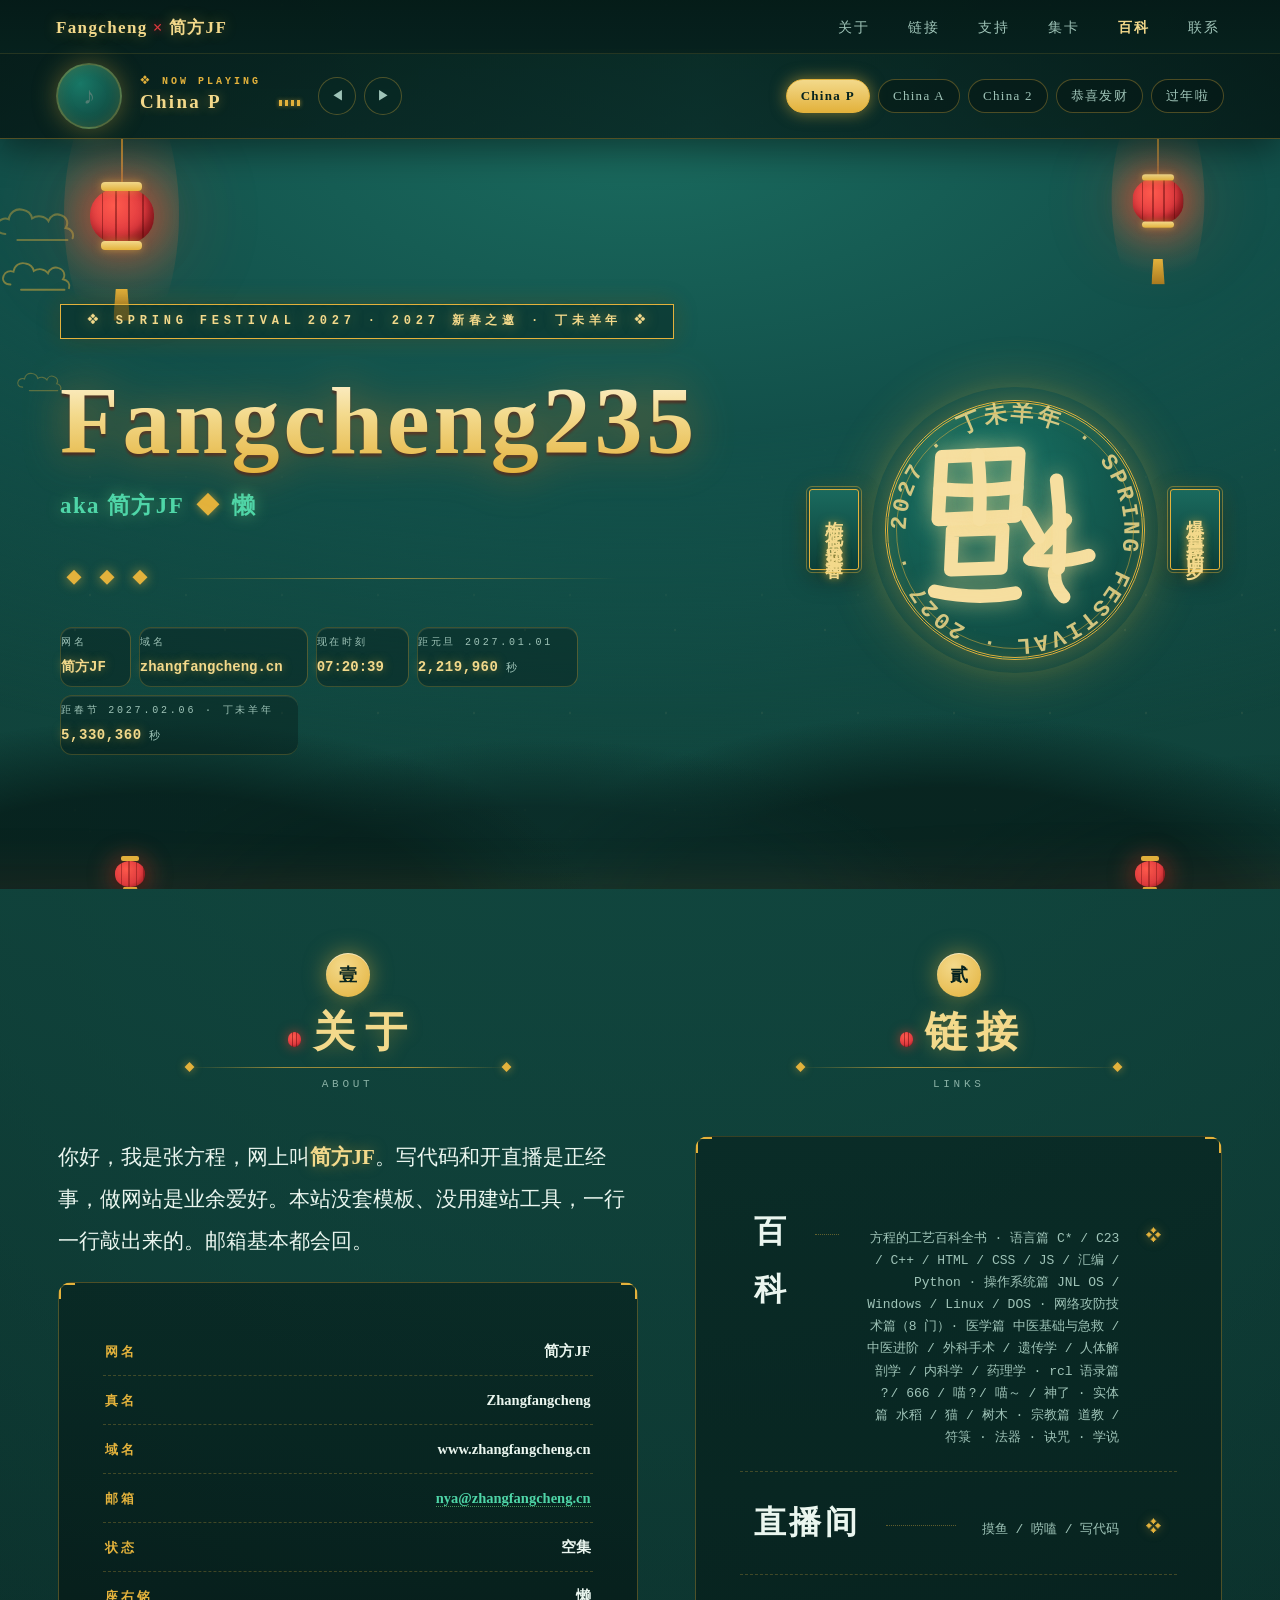
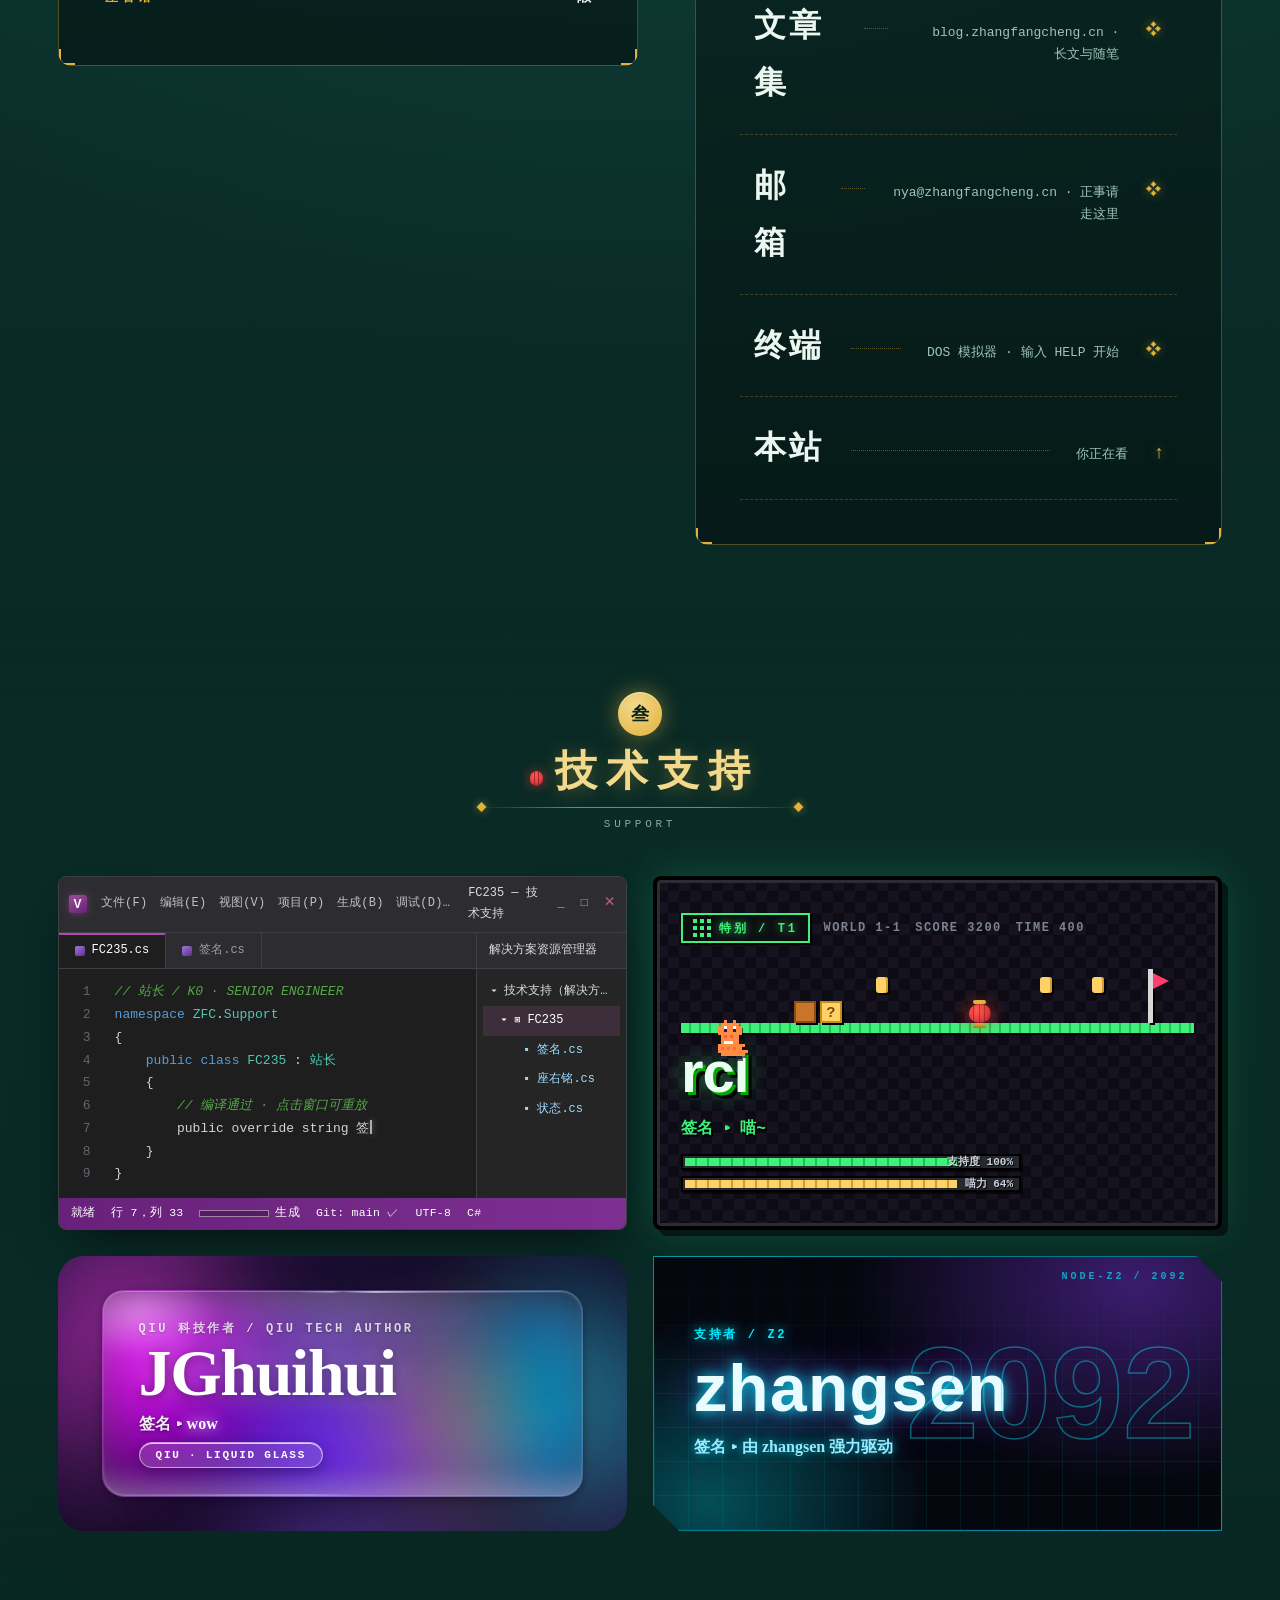
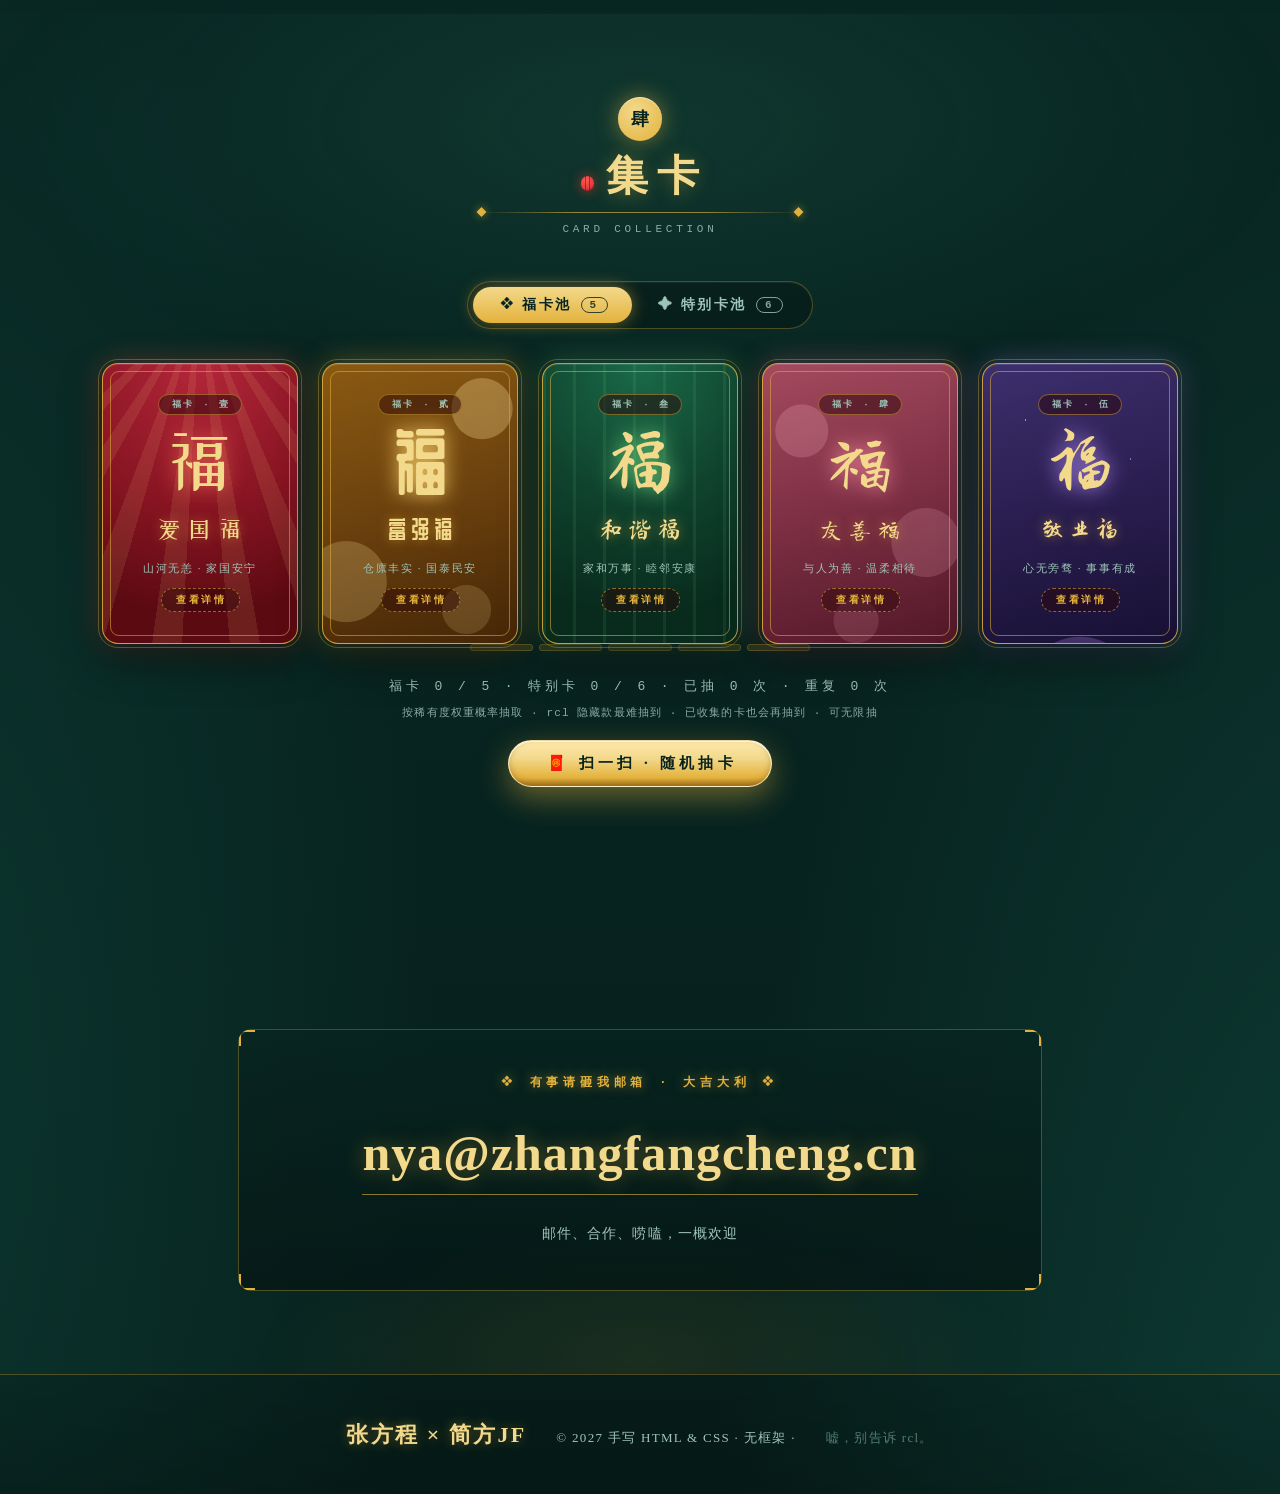
==== index.html @ 9a6946b6 "feat(百科): 新增第柒卷宗教篇（甲·道教 9章27节）" ====
<!DOCTYPE html>
<html lang="zh-CN">
<head>
<meta charset="utf-8">
<meta name="viewport" content="width=device-width, initial-scale=1.0">
<meta name="description" content="张方程（简方JF）的个人主页 — 白天写代码，晚上开直播，网站自己手搓。">
<title>Zhangfangcheng的个人主页</title>
<link rel="preconnect" href="https://fonts.googleapis.com">
<link rel="preconnect" href="https://fonts.gstatic.com" crossorigin>
<link rel="stylesheet" href="https://fonts.googleapis.com/css2?family=Ma+Shan+Zheng&family=Zhi+Mang+Xing&family=ZCOOL+XiaoWei&family=ZCOOL+QingKe+HuangYou&family=Long+Cang&display=swap">
<link rel="icon" href="data:image/svg+xml,%3Csvg xmlns='http://www.w3.org/2000/svg' viewBox='0 0 64 64'%3E%3Crect width='64' height='64' rx='10' fill='%230e3833'/%3E%3Ctext x='32' y='46' font-family='Songti SC,SimSun,serif' font-weight='bold' font-size='38' fill='%23e3b23c' text-anchor='middle'%3E%E7%A6%8F%3C/text%3E%3C/svg%3E">
<meta name="theme-color" content="#0a2a26">
<link rel="stylesheet" href="css/style.css?v=20261113c">
</head>
<body>

<!-- 新春序幕 · 开幕 -->
<div class="prelude" id="prelude">
  <div class="curtain c-l" aria-hidden="true"></div>
  <div class="curtain c-r" aria-hidden="true"></div>
  <div class="pre-center">
    <div class="impact-zone">
      <h2 class="slam-title">欢迎访问<em>Fangcheng235</em>的主页<i class="dust" aria-hidden="true"><b></b><b></b><b></b><b></b><b></b><b></b></i></h2>
      <p class="slam-sub">❖ 丁未羊年 · 三阳开泰 ❖</p>
    </div>
    <div class="pre-stamp" aria-hidden="true">
      <div class="fucallig">
        <svg class="fusvg" viewBox="0 0 100 100">
          <path pathLength="1" d="M23,13 Q29,19 28,27"/>
          <path pathLength="1" d="M9,36 Q25,31 42,34 Q31,45 22,56"/>
          <path pathLength="1" d="M26,29 Q24,54 27,78"/>
          <path pathLength="1" d="M37,46 Q41,53 45,60"/>
          <path pathLength="1" d="M50,15 Q72,11 95,16"/>
          <path pathLength="1" d="M58,29 L86,28 L85,50 L57,51 Z"/>
          <path pathLength="1" d="M50,58 L93,56 L91,91 L48,93 Z"/>
          <path pathLength="1" d="M49,74 Q71,71 92,73"/>
          <path pathLength="1" d="M70,56 Q69,75 71,92"/>
        </svg>
      </div>
    </div>
  </div>
</div>

<div class="topzone">

<header>
  <div class="brand">Fangcheng<span>×</span>简方JF</div>
  <nav>
    <a href="#about">关于</a>
    <a href="#links">链接</a>
    <a href="#support">支持</a>
    <a href="#wufu">集卡</a>
    <a href="encyclopedia.html?v=20261114b" class="nav-wiki">百科</a>
    <a href="#contact">联系</a>
  </nav>
</header>

<!-- 置顶音乐台 -->
<div class="bgm-bar" id="bgmBar">
  <button id="bgmBtn" class="bgm-play off" aria-label="播放 / 暂停背景音乐" title="播放 / 暂停">♪</button>
  <div class="bgm-now">
    <span class="lab">❖ NOW PLAYING</span>
    <span class="ttl" id="bgmTitle">China P</span>
  </div>
  <div class="bgm-eq paused" id="bgmEq" aria-hidden="true"><i></i><i></i><i></i><i></i></div>
  <div class="bgm-skip">
    <button id="bgmPrev" aria-label="上一曲" title="上一曲">◀</button>
    <button id="bgmNext" aria-label="下一曲" title="下一曲">▶</button>
  </div>
  <div class="bgm-chips" id="bgmChips">
    <button data-i="0" class="cur">China P</button>
    <button data-i="1">China A</button>
    <button data-i="2">China 2</button>
    <button data-i="3">恭喜发财</button>
    <button data-i="4">过年啦</button>
  </div>
</div>

</div><!-- /topzone -->

<!-- 首屏：新春请柬 -->
<section class="hero">
  <div class="fws" aria-hidden="true">
    <span class="fw f1"></span>
    <span class="fw f2"></span>
    <span class="fw f3"></span>
    <span class="fw f4"></span>
    <span class="fw f5"></span>
  </div>
  <div class="lantern l1" aria-hidden="true"><span class="glow"></span><span class="body"></span><span class="tassel"></span></div>
  <div class="lantern l2" aria-hidden="true"><span class="glow"></span><span class="body"></span><span class="tassel"></span></div>
  <div class="clouds" aria-hidden="true">
    <span class="yun y1"></span>
    <span class="yun y2"></span>
    <span class="yun y3"></span>
  </div>

  <!-- 首屏主体：左文右印 -->
  <div class="hero-grid">
    <div class="hero-left">
      <p class="inv-label">❖ SPRING FESTIVAL 2027 · 2027 新春之邀 · 丁未羊年 ❖</p>
      <h1>Fangcheng235</h1>
      <p class="inv-alias">aka 简方JF<i>◆</i>懒</p>
      <div class="orn"><span>◆ ◆ ◆</span></div>
      <dl class="hero-data">
        <div><dt>网名</dt><dd>简方JF</dd></div>
        <div><dt>域名</dt><dd>zhangfangcheng.cn</dd></div>
        <div><dt>现在时刻</dt><dd id="clock">--:--:--</dd></div>
        <div><dt>距元旦 2027.01.01</dt><dd class="cd" id="cdNY">--</dd></div>
        <div><dt>距春节 2027.02.06 · 丁未羊年</dt><dd class="cd" id="cdCNY">--</dd></div>
      </dl>
    </div>
    <div class="hero-right">
      <div class="duilian l" aria-hidden="true">梅花点点迎新春</div>
      <div class="fustamp">
        <svg class="ring" viewBox="0 0 100 100">
          <defs><path id="ringpath" d="M50,50 m-43,0 a43,43 0 1,1 86,0 a43,43 0 1,1 -86,0"/></defs>
          <text><textPath href="#ringpath" startOffset="0">2027 · 丁未羊年 · SPRING FESTIVAL · 2027 · 丁未羊年 ·&#160;</textPath></text>
        </svg>
        <div class="fucallig" aria-hidden="true">
          <svg class="fusvg" viewBox="0 0 100 100">
            <path pathLength="1" d="M23,13 Q29,19 28,27"/>
            <path pathLength="1" d="M9,36 Q25,31 42,34 Q31,45 22,56"/>
            <path pathLength="1" d="M26,29 Q24,54 27,78"/>
            <path pathLength="1" d="M37,46 Q41,53 45,60"/>
            <path pathLength="1" d="M50,15 Q72,11 95,16"/>
            <path pathLength="1" d="M58,29 L86,28 L85,50 L57,51 Z"/>
            <path pathLength="1" d="M50,58 L93,56 L91,91 L48,93 Z"/>
            <path pathLength="1" d="M49,74 Q71,71 92,73"/>
            <path pathLength="1" d="M70,56 Q69,75 71,92"/>
          </svg>
          <i class="fushine"></i>
        </div>
      </div>
      <div class="duilian r" aria-hidden="true">爆竹声声辞旧岁</div>
    </div>
  </div>

  <div class="pumpkins" aria-hidden="true">
    <span class="pk p1"></span>
    <span class="pk p3"></span>
  </div>
  <div class="fog" aria-hidden="true"></div>
</section>

<!-- 关于 × 链接：双栏并排 -->
<div class="duo">

<!-- 关于 -->
<section id="about">
  <div class="sec-head">
    <span class="sec-num">壹</span>
    <h2>关于</h2>
    <span class="rule"></span>
    <span class="en">ABOUT</span>
  </div>
  <div class="about">
    <p class="say">你好，我是张方程，网上叫<b>简方JF</b>。写代码和开直播是正经事，做网站是业余爱好。本站没套模板、没用建站工具，一行一行敲出来的。邮箱基本都会回。</p>
    <div class="facts panel">
      <div><dt>网名</dt><dd>简方JF</dd></div>
      <div><dt>真名</dt><dd>Zhangfangcheng</dd></div>
      <div><dt>域名</dt><dd>www.zhangfangcheng.cn</dd></div>
      <div><dt>邮箱</dt><dd><a href="mailto:nya@zhangfangcheng.cn">nya@zhangfangcheng.cn</a></dd></div>
      <div><dt>状态</dt><dd>空集</dd></div>
      <div><dt>座右铭</dt><dd>懒</dd></div>
    </div>
  </div>
</section>

<!-- 链接 -->
<section id="links">
  <div class="sec-head">
    <span class="sec-num">貳</span>
    <h2>链接</h2>
    <span class="rule"></span>
    <span class="en">LINKS</span>
  </div>
  <div class="rows panel">
    <a class="row" href="encyclopedia.html?v=20261114b">
      <span class="t">百科</span>
      <span class="leader"></span>
      <span class="d">方程的工艺百科全书 · 语言篇 C* / C23 / C++ / HTML / CSS / JS / 汇编 / Python · 操作系统篇 JNL OS / Windows / Linux / DOS · 网络攻防技术篇（8 门）· 医学篇 中医基础与急救 / 中医进阶 / 外科手术 / 遗传学 / 人体解剖学 / 内科学 / 药理学 · rcl 语录篇 ？/ 666 / 喵？/ 喵～ / 神了 · 实体篇 水稻 / 猫 / 树木 · 宗教篇 道教 / 符箓 · 法器 · 诀咒 · 学说</span>
      <span class="go">❖</span>
    </a>
    <a class="row" href="live.html">
      <span class="t">直播间</span>
      <span class="leader"></span>
      <span class="d">摸鱼 / 唠嗑 / 写代码</span>
      <span class="go">❖</span>
    </a>
    <a class="row" href="https://blog.zhangfangcheng.cn" target="_blank" rel="noopener">
      <span class="t">文章集</span>
      <span class="leader"></span>
      <span class="d">blog.zhangfangcheng.cn · 长文与随笔</span>
      <span class="go">❖</span>
    </a>
    <a class="row" href="mailto:nya@zhangfangcheng.cn">
      <span class="t">邮箱</span>
      <span class="leader"></span>
      <span class="d">nya@zhangfangcheng.cn · 正事请走这里</span>
      <span class="go">❖</span>
    </a>
    <a class="row" href="dos.html">
      <span class="t">终端</span>
      <span class="leader"></span>
      <span class="d">DOS 模拟器 · 输入 HELP 开始</span>
      <span class="go">❖</span>
    </a>
    <a class="row" href="#top">
      <span class="t">本站</span>
      <span class="leader"></span>
      <span class="d">你正在看</span>
      <span class="go">↑</span>
    </a>
  </div>
</section>

</div><!-- /duo -->

<!-- 技术支持 -->
<section id="support">
  <div class="sec-head">
    <span class="sec-num">叁</span>
    <h2>技术支持</h2>
    <span class="rule"></span>
    <span class="en">SUPPORT</span>
  </div>
  <div class="sup-rows">

    <!-- 1) FC235 —— VS2026 风 · 真实 IDE · 动态 -->
    <div class="sup vs2026" title="点击重放代码动画">
      <div class="tbar">
        <span class="vslogo">V</span>
        <span class="menu">文件(F)　编辑(E)　视图(V)　项目(P)　生成(B)　调试(D)　Git　工具(T)　帮助(H)</span>
        <span>FC235 — 技术支持</span>
        <span class="winbtn"><i>_</i><i>□</i><i class="cl">✕</i></span>
      </div>
      <div class="ide">
        <div class="editor">
          <div class="tabs">
            <span class="tab on"><i class="ic-cs"></i>FC235.cs</span>
            <span class="tab"><i class="ic-cs"></i>签名.cs</span>
          </div>
          <div class="code-area">
            <div class="gutter">1<br>2<br>3<br>4<br>5<br>6<br>7<br>8<br>9</div>
            <pre class="code"><span class="c">// 站长 / K0 · SENIOR ENGINEER</span>
<span class="k">namespace</span> <span class="t">ZFC</span>.<span class="t">Support</span>
{
    <span class="k">public class</span> <span class="t">FC235</span> : <span class="t">站长</span>
    {
        <span class="c">// 编译通过 · 点击窗口可重放</span>
        <span class="typer"></span><span class="caret"></span>
    }
}</pre>
          </div>
        </div>
        <div class="explorer">
          <div class="exp-h">解决方案资源管理器</div>
          <ul class="tree">
            <li class="lv0">▾ 技术支持（解决方案）</li>
            <li class="lv1">▾ ▣ FC235</li>
            <li class="lv2">▪ 签名.cs</li>
            <li class="lv2">▪ 座右铭.cs</li>
            <li class="lv2">▪ 状态.cs</li>
          </ul>
        </div>
      </div>
      <div class="status">
        <span>就绪</span>
        <span id="vsPos">行 7，列 9</span>
        <span class="prog"><i></i>生成</span>
        <span>Git: main ✓</span>
        <span>UTF-8</span>
        <span>C#</span>
      </div>
    </div>

    <!-- 2) rcl —— IC 像素闯关游戏 -->
    <div class="sup pixelic">
      <div class="hud">
        <span class="chip">
          <span class="pins"><i></i><i></i><i></i><i></i><i></i><i></i><i></i><i></i><i></i></span>
          <span class="role">特别 / T1</span>
        </span>
        <span>WORLD 1-1</span>
        <span>SCORE 3200</span>
        <span>TIME 400</span>
      </div>
      <div class="stage">
        <span class="floor"></span>
        <span class="brick b1"></span>
        <span class="brick q b2">?</span>
        <span class="cat"></span>
        <span class="pk"></span>
        <span class="coin c1"></span><span class="coin c2"></span><span class="coin c3"></span>
        <span class="flag"></span>
      </div>
      <div class="who">rcl</div>
      <div class="sig">签名 ▸ 喵~</div>
      <div class="bars">
        <div class="bar hp"><span></span><b>支持度 100%</b></div>
        <div class="bar mp"><span></span><b>喵力 64%</b></div>
      </div>
    </div>

    <!-- 3) JGhuihui —— 液态玻璃风（四层折射玻璃） -->
    <div class="sup liquid">
      <div class="lgblobs" aria-hidden="true"><i class="lb1"></i><i class="lb2"></i><i class="lb3"></i><i class="lb4"></i></div>
      <div class="lggrain" aria-hidden="true"></div>
      <div class="glass">
        <i class="ring" aria-hidden="true"><i></i></i>
        <i class="spec" aria-hidden="true"></i>
        <div class="role">QIU 科技作者 / QIU TECH AUTHOR</div>
        <div class="who">JGhuihui</div>
        <div class="sig">签名 ▸ <b>wow</b></div>
        <span class="pill">QIU · LIQUID GLASS</span>
      </div>
    </div>

    <!-- 4) zhangsen —— 2092 科技风 -->
    <div class="sup futur2092">
      <span class="chipid">NODE-Z2 / 2092</span>
      <span class="year">2092</span>
      <div class="role">支持者 / Z2</div>
      <div class="who">zhangsen</div>
      <div class="sig">签名 ▸ 由 zhangsen 强力驱动</div>
    </div>

  </div>
</section>

<!-- 集五福 -->
<section id="wufu" class="wufu" data-pool="fu">
  <div class="sec-head">
    <span class="sec-num">肆</span>
    <h2>集卡</h2>
    <span class="rule"></span>
    <span class="en">CARD COLLECTION</span>
  </div>
  <!-- 卡池切换 -->
  <div class="pool-tabs" id="poolTabs" role="tablist" aria-label="卡池切换">
    <button class="ptab cur" data-pool="fu" role="tab" aria-selected="true">❖ 福卡池<i>5</i></button>
    <button class="ptab" data-pool="sp" role="tab" aria-selected="false">✦ 特别卡池<i>6</i></button>
  </div>
  <div class="fu-cards">
    <div class="fucard" data-f="0" title="点击查看详情 · 收集请扫一扫抽卡" role="button" tabindex="0">
      <div class="fc-inner">
        <div class="fc-face fc-front">
          <span class="fc-tag">福卡 · 壹</span>
          <div class="fc-fu">福</div>
          <h3 class="fc-name">爱国福</h3>
          <p class="fc-sub">山河无恙 · 家国安宁</p>
          <span class="fc-more" data-more>查看详情</span>
          <i class="fc-shine"></i>
        </div>
        <div class="fc-face fc-back">
          <div class="fc-seal">已收集</div>
          <div class="fc-backfu">福</div>
          <span class="fc-year">丁未 · 羊年</span>
        </div>
      </div>
    </div>
    <div class="fucard" data-f="1" title="点击查看详情 · 收集请扫一扫抽卡" role="button" tabindex="0">
      <div class="fc-inner">
        <div class="fc-face fc-front">
          <span class="fc-tag">福卡 · 贰</span>
          <div class="fc-fu">福</div>
          <h3 class="fc-name">富强福</h3>
          <p class="fc-sub">仓廪丰实 · 国泰民安</p>
          <span class="fc-more" data-more>查看详情</span>
          <i class="fc-shine"></i>
        </div>
        <div class="fc-face fc-back">
          <div class="fc-seal">已收集</div>
          <div class="fc-backfu">福</div>
          <span class="fc-year">丁未 · 羊年</span>
        </div>
      </div>
    </div>
    <div class="fucard" data-f="2" title="点击查看详情 · 收集请扫一扫抽卡" role="button" tabindex="0">
      <div class="fc-inner">
        <div class="fc-face fc-front">
          <span class="fc-tag">福卡 · 叁</span>
          <div class="fc-fu">福</div>
          <h3 class="fc-name">和谐福</h3>
          <p class="fc-sub">家和万事 · 睦邻安康</p>
          <span class="fc-more" data-more>查看详情</span>
          <i class="fc-shine"></i>
        </div>
        <div class="fc-face fc-back">
          <div class="fc-seal">已收集</div>
          <div class="fc-backfu">福</div>
          <span class="fc-year">丁未 · 羊年</span>
        </div>
      </div>
    </div>
    <div class="fucard" data-f="3" title="点击查看详情 · 收集请扫一扫抽卡" role="button" tabindex="0">
      <div class="fc-inner">
        <div class="fc-face fc-front">
          <span class="fc-tag">福卡 · 肆</span>
          <div class="fc-fu">福</div>
          <h3 class="fc-name">友善福</h3>
          <p class="fc-sub">与人为善 · 温柔相待</p>
          <span class="fc-more" data-more>查看详情</span>
          <i class="fc-shine"></i>
        </div>
        <div class="fc-face fc-back">
          <div class="fc-seal">已收集</div>
          <div class="fc-backfu">福</div>
          <span class="fc-year">丁未 · 羊年</span>
        </div>
      </div>
    </div>
    <div class="fucard" data-f="4" title="点击查看详情 · 收集请扫一扫抽卡" role="button" tabindex="0">
      <div class="fc-inner">
        <div class="fc-face fc-front">
          <span class="fc-tag">福卡 · 伍</span>
          <div class="fc-fu">福</div>
          <h3 class="fc-name">敬业福</h3>
          <p class="fc-sub">心无旁骛 · 事事有成</p>
          <span class="fc-more" data-more>查看详情</span>
          <i class="fc-shine"></i>
        </div>
        <div class="fc-face fc-back">
          <div class="fc-seal">已收集</div>
          <div class="fc-backfu">福</div>
          <span class="fc-year">丁未 · 羊年</span>
        </div>
      </div>
    </div>
  </div>
  <div class="fu-cards sp-cards">
    <div class="fucard sp sp-fc" data-f="5" title="点击查看详情 · 收集请扫一扫抽卡" role="button" tabindex="0">
      <div class="fc-inner">
        <div class="fc-face fc-front">
          <span class="fc-tag">特别 · 人物牌</span>
          <div class="sp-visual">
            <div class="sp-tbar"><i></i><i></i><i></i><em>FC235.cs — Visual Studio</em></div>
            <pre class="sp-code"><span class="k">class</span> <span class="t">FC235</span> {
  <span class="c">// 白天写代码</span>
  <span class="c">// 晚上开直播</span>
  <span class="k">return</span> <span class="s">"热爱"</span>;
}</pre>
          </div>
          <h3 class="fc-name">FC235</h3>
          <p class="fc-sub">站长 · VS2026 风</p>
          <span class="fc-more" data-more>查看详情</span>
          <i class="fc-shine"></i>
        </div>
        <div class="fc-face fc-back">
          <div class="fc-seal">已收集</div>
          <div class="fc-backfu">福</div>
          <span class="fc-year">丁未 · 羊年</span>
        </div>
      </div>
    </div>
    <div class="fucard sp sp-rcl" data-f="6" title="点击查看详情 · 收集请扫一扫抽卡" role="button" tabindex="0">
      <div class="fc-inner">
        <div class="fc-face fc-front">
          <span class="fc-tag">隐藏 · 人物牌</span>
          <div class="sp-visual">
            <div class="sp-hud"><span>WORLD 1-1</span><span>SCORE 3200</span></div>
            <div class="sp-stage">
              <span class="sp-floor"></span>
              <span class="sp-cat"></span>
              <span class="sp-coin"></span>
              <span class="sp-flag"></span>
            </div>
          </div>
          <h3 class="fc-name">rcl</h3>
          <p class="fc-sub">特别支持 · 像素闯关</p>
          <span class="fc-more" data-more>查看详情</span>
          <i class="fc-shine"></i>
        </div>
        <div class="fc-face fc-back">
          <div class="fc-seal">已收集</div>
          <div class="fc-backfu">福</div>
          <span class="fc-year">丁未 · 羊年</span>
        </div>
      </div>
    </div>
    <div class="fucard sp sp-jg" data-f="7" title="点击查看详情 · 收集请扫一扫抽卡" role="button" tabindex="0">
      <div class="fc-inner">
        <div class="fc-face fc-front">
          <span class="fc-tag">特别 · 人物牌</span>
          <div class="sp-visual">
            <span class="sp-blob b1"></span>
            <span class="sp-blob b2"></span>
            <div class="sp-glassbox"><b>wow</b><span>LIQUID GLASS</span></div>
          </div>
          <h3 class="fc-name">JGhuihui</h3>
          <p class="fc-sub">QIU 科技作者 · 液态玻璃</p>
          <span class="fc-more" data-more>查看详情</span>
          <i class="fc-shine"></i>
        </div>
        <div class="fc-face fc-back">
          <div class="fc-seal">已收集</div>
          <div class="fc-backfu">福</div>
          <span class="fc-year">丁未 · 羊年</span>
        </div>
      </div>
    </div>
    <div class="fucard sp sp-zs" data-f="8" title="点击查看详情 · 收集请扫一扫抽卡" role="button" tabindex="0">
      <div class="fc-inner">
        <div class="fc-face fc-front">
          <span class="fc-tag">特别 · 人物牌</span>
          <div class="sp-visual">
            <div class="sp-future">
              <span class="sp-node">NODE-Z2 / 2092</span>
              <span class="sp-year">2092</span>
              <span class="sp-sig">由 zhangsen 强力驱动</span>
            </div>
          </div>
          <h3 class="fc-name">zhangsen</h3>
          <p class="fc-sub">支持者 · 2092 科技风</p>
          <span class="fc-more" data-more>查看详情</span>
          <i class="fc-shine"></i>
        </div>
        <div class="fc-face fc-back">
          <div class="fc-seal">已收集</div>
          <div class="fc-backfu">福</div>
          <span class="fc-year">丁未 · 羊年</span>
        </div>
      </div>
    </div>
    <div class="fucard sp sp-jnl" data-f="9" title="点击查看详情 · 收集请扫一扫抽卡" role="button" tabindex="0">
      <div class="fc-inner">
        <div class="fc-face fc-front">
          <span class="fc-tag">联动 · JNL</span>
          <div class="sp-visual">
            <div class="sp-term">
              <span class="tl"><b>$</b> sudo apt install jnlos</span>
              <span class="tl ok">[ OK ] Debian 13 · Cinnamon</span>
              <span class="tl ok">[ OK ] 3GB RAM 流畅运行</span>
              <span class="tl sl">安全 · 稳定 · 高效</span>
            </div>
          </div>
          <h3 class="fc-name">JNL OS</h3>
          <p class="fc-sub">Java Net Lava OS</p>
          <span class="fc-more" data-more>查看详情</span>
          <i class="fc-shine"></i>
        </div>
        <div class="fc-face fc-back">
          <div class="fc-seal">已收集</div>
          <div class="fc-backfu">福</div>
          <span class="fc-year">丁未 · 羊年</span>
        </div>
      </div>
    </div>
    <div class="fucard sp sp-ym" data-f="10" title="点击查看详情 · 收集请扫一扫抽卡" role="button" tabindex="0">
      <div class="fc-inner">
        <div class="fc-face fc-front">
          <span class="fc-tag">联动 · YUNMENG</span>
          <div class="sp-visual">
            <div class="sp-dream">
              <span class="sp-cloud c1"></span>
              <span class="sp-cloud c2"></span>
              <b>云梦</b>
              <span class="sp-ds">迎新纳福 · 2027</span>
            </div>
          </div>
          <h3 class="fc-name">云梦分享站</h3>
          <p class="fc-sub">软件分享 × 在线工具</p>
          <span class="fc-more" data-more>查看详情</span>
          <i class="fc-shine"></i>
        </div>
        <div class="fc-face fc-back">
          <div class="fc-seal">已收集</div>
          <div class="fc-backfu">福</div>
          <span class="fc-year">丁未 · 羊年</span>
        </div>
      </div>
    </div>
  </div>
  <div class="fu-bar" id="fuBar" aria-hidden="true"><i></i><i></i><i></i><i></i><i></i></div>
  <div class="fu-bar sp-bar" id="spBar" aria-hidden="true"><i></i><i></i><i></i><i></i><i></i><i></i></div>
  <p class="fu-progress" id="fuProgress">福卡 0 / 5 · 特别卡 0 / 6 · 已抽 0 次 · 重复 0 次</p>
  <p class="fu-note">按稀有度权重概率抽取 · rcl 隐藏款最难抽到 · 已收集的卡也会再抽到 · 可无限抽</p>
  <div style="text-align:center"><button class="fu-scan" id="fuScan" type="button">🧧 扫一扫 · 随机抽卡</button></div>
  <div class="fu-done" id="fuDone">❖ 五福临门 · 新的一年万事顺遂 ❖</div>
  <div class="fu-done sp-done" id="spDone">❖ 特别卡池 · 全员集结 ❖</div>
</section>

<!-- 抽卡演出层 -->
<div class="draw-ov" id="drawOv">
  <div class="draw-card">
    <span class="d-label" id="dLabel">扫 福 中</span>
    <span class="d-name" id="dName">···</span>
    <span class="d-type" id="dType"></span>
    <span class="d-hint">点击任意处继续</span>
  </div>
</div>

<!-- 福卡详情卷轴 -->
<div class="fu-modal" id="fuModal" role="dialog" aria-modal="true" aria-label="福卡详情">
  <div class="m-backdrop" data-mclose></div>
  <div class="fu-panel" id="fuPanel">
    <button class="m-close" type="button" data-mclose aria-label="关闭">✕</button>
    <span class="m-tag" id="mTag">福卡 · 壹</span>
    <div class="m-rare" id="mRare"></div>
    <div class="m-fu" id="mFu">福</div>
    <div class="m-name" id="mName">爱国福</div>
    <div class="m-poem" id="mPoem"></div>
    <p class="m-bless" id="mBless"></p>
    <span class="m-status" id="mStatus">未收集</span>
    <button class="m-take" id="mTake" type="button">收下福气</button>
    <p class="m-hint">FU CARD DETAILS · 丁未羊年</p>
  </div>
</div>

<!-- 联系 -->
<section id="contact" class="contact">
  <div class="panel">
    <p class="label">❖ 有事请砸我邮箱 · 大吉大利 ❖</p>
    <a class="mail" href="mailto:nya@zhangfangcheng.cn">nya@zhangfangcheng.cn</a>
    <p class="tiny">邮件、合作、唠嗑，一概欢迎</p>
  </div>
</section>

<footer>
  <span class="big">张方程 × 简方JF</span>
  <span>© <span id="yr">2027</span> 手写 HTML &amp; CSS · 无框架 ·</span>
  <span class="secret">嘘，别告诉 rcl。</span>
</footer>

<audio id="bgm" preload="auto"></audio>

<script src="js/main.js?v=20261113c" defer></script>
</body>
</html>
---- css/style.css ----
/* ==========================================================
   Fangcheng × 简方JF · 个人主页
   风格：青绿山水 —— 千里江山 · 石青石绿 · 鎏金点睛 · 朱砂印
   ========================================================== */
:root{
  --bg:#07211d;           /* 松烟墨绿 */
  --ink:#eaf6ef;          /* 月白 */
  --dim:#9fc4b8;          /* 青灰 */
  --red:#e03a3f;          /* 朱砂点缀（灯笼/印章） */
  --red-deep:#7e0d16;
  --gold:#e3b23c;         /* 鎏金 */
  --gold-lt:#f3d98b;
  --gold-dp:#a8791f;
  --jade:#4fd6a8;         /* 石绿主强调 */
  --cyan:#3ec9b8;         /* 石青强调 */
  --line:rgba(227,178,60,.32);
  --deep1:#07211d;        /* 主题深绿三阶 */
  --deep2:#0a2a26;
  --deep3:#0e3833;
  --serif:"Songti SC",STSong,SimSun,Georgia,serif;
  --mono:"Courier New",ui-monospace,Consolas,monospace;
}
*{margin:0;padding:0;box-sizing:border-box}
html{scroll-behavior:smooth}
body{
  background:
    radial-gradient(120% 50% at 50% -8%, #1a6a5e 0%, #11473f 46%, rgba(17,71,63,0) 100%),
    radial-gradient(85% 55% at 108% 104%, rgba(26,106,94,.4), transparent 62%),
    radial-gradient(70% 45% at -8% 92%, rgba(16,72,63,.5), transparent 60%),
    linear-gradient(180deg,#11473f 0%, #0a2a26 42%, #07211d 100%);
  color:var(--ink);
  font:16px/1.8 var(--serif);
  -webkit-font-smoothing:antialiased;
  overflow-x:hidden;
}
a{color:inherit}
::selection{background:var(--gold);color:#06231f}
/* 洒金宣纸质感 —— 两层错位金点，若隐若现 */
body::before{
  content:"";position:fixed;inset:0;pointer-events:none;z-index:0;
  background-image:
    radial-gradient(rgba(243,217,139,.11) 1px, transparent 1.4px),
    radial-gradient(rgba(243,217,139,.08) 1px, transparent 1.4px);
  background-size:150px 180px, 96px 118px;
  background-position:0 0, 42px 64px;
}

/* ---------- 置顶区：导航 + 音乐台（融合为一条鎏金悬浮岛） ---------- */
.topzone{
  position:sticky;top:0;z-index:50;
  background:linear-gradient(180deg,rgba(5,26,23,.97),rgba(9,40,36,.94));
  border-bottom:1px solid rgba(227,178,60,.35);
  box-shadow:0 10px 34px rgba(0,0,0,.45);
  transition:transform .38s ease;will-change:transform;
}
.topzone.hide{transform:translateY(-102%)}  /* 下滑自动让位，上滑呼出 */
header{
  display:flex;justify-content:space-between;align-items:center;
  padding:13px clamp(18px,4.5vw,56px) 9px;
  background:none;
  border-bottom:1px solid rgba(227,178,60,.14);
}
.brand{font-weight:700;font-size:17px;letter-spacing:.08em;color:var(--gold-lt);text-shadow:0 0 14px rgba(227,178,60,.4)}
.brand span{color:var(--red);margin:0 .3em;text-shadow:0 0 10px rgba(200,22,31,.9)}
nav{display:flex;gap:clamp(12px,3vw,30px);font-size:14px;letter-spacing:.14em}
nav a{text-decoration:none;padding:2px 4px;color:var(--dim);border-bottom:1px solid transparent;transition:color .25s,border-color .25s}
nav a:hover{color:var(--gold-lt);border-color:var(--gold);text-shadow:0 0 12px rgba(227,178,60,.6)}

/* ---------- 首屏：新春请柬 ---------- */
.hero{
  position:relative;overflow:hidden;text-align:center;
  min-height:calc(100vh - 150px);
  min-height:calc(100svh - 150px);
  display:flex;align-items:center;
  padding:clamp(56px,9vw,104px) clamp(20px,5vw,60px) clamp(44px,6vw,72px);
  background:radial-gradient(110% 85% at 50% 0%, #1a6a5e 0%, #12504a 46%, transparent 100%);
}
/* 顶部远山剪影 —— 青绿山水层次 */
.hero::before{
  content:"";position:absolute;left:0;right:0;bottom:0;height:34%;pointer-events:none;
  background:
    radial-gradient(58% 130% at 12% 112%, rgba(7,33,29,.9) 0 38%, transparent 60%),
    radial-gradient(50% 120% at 42% 118%, rgba(10,42,38,.85) 0 42%, transparent 64%),
    radial-gradient(56% 130% at 74% 112%, rgba(7,33,29,.88) 0 40%, transparent 62%),
    radial-gradient(44% 110% at 100% 120%, rgba(12,52,46,.8) 0 44%, transparent 66%);
}
/* 顶部挂灯笼 */
.lantern{
  position:absolute;top:0;width:clamp(40px,5vw,64px);height:clamp(96px,12vw,150px);pointer-events:none;
  transform-origin:top center;animation:sway 5.5s ease-in-out infinite;
}
.lantern::before{ /* 挂绳 */
  content:"";position:absolute;top:0;left:50%;transform:translateX(-50%);
  width:2px;height:clamp(26px,4vw,48px);background:linear-gradient(var(--gold),rgba(227,178,60,.4));
}
.lantern .body{
  position:absolute;top:clamp(26px,4vw,48px);left:0;right:0;
  aspect-ratio:1/.92;border-radius:50%/46%;
  background:
    repeating-linear-gradient(90deg, transparent 0 18%, rgba(90,8,10,.45) 18% 21%),
    radial-gradient(circle at 38% 32%, #ff5a4d, var(--red) 55%, #7e0d18);
  box-shadow:
    inset -4px -6px 12px rgba(80,5,8,.5),
    0 0 34px 8px rgba(226,60,40,.4),
    0 0 90px 30px rgba(226,60,40,.16);
}
.lantern .body::before,.lantern .body::after{ /* 金盖 */
  content:"";position:absolute;left:18%;right:18%;height:14%;
  background:linear-gradient(180deg,var(--gold-lt),var(--gold));
  border-radius:4px;box-shadow:0 0 8px rgba(227,178,60,.6);
}
.lantern .body::before{top:-7%}
.lantern .body::after{bottom:-7%}
.lantern .tassel{ /* 流苏 */
  position:absolute;left:50%;bottom:calc(-1 * clamp(20px,2.6vw,32px));transform:translateX(-50%);
  width:26%;height:clamp(20px,2.6vw,32px);
  background:linear-gradient(180deg,var(--gold),#a8791f);
  clip-path:polygon(15% 0,85% 0,100% 100%,0 100%);
}
.lantern .glow{ /* 灯光 —— 光晕呼吸走 opacity（合成器动画，不触发重绘） */
  position:absolute;inset:-40%;border-radius:50%;
  background:radial-gradient(circle,rgba(255,120,70,.42),transparent 65%);
  pointer-events:none;
  animation:glowBreath 3.4s ease-in-out infinite alternate;
}
@keyframes glowBreath{from{opacity:.55;transform:scale(.92)}to{opacity:1;transform:scale(1.06)}}
.lantern.l1{left:7%;animation-delay:0s}
.lantern.l2{right:7%;animation-delay:-2.6s;transform:scale(.8)}
@keyframes sway{0%,100%{transform:rotate(2.4deg)}50%{transform:rotate(-2.4deg)}}
.lantern.l2{animation-name:sway2}
@keyframes sway2{0%,100%{transform:scale(.8) rotate(2.4deg)}50%{transform:scale(.8) rotate(-2.4deg)}}

/* 漂浮祥云 */
.clouds{position:absolute;inset:0;pointer-events:none;overflow:hidden}
.yun{
  position:absolute;display:block;width:90px;height:34px;opacity:.5;
  background:url("data:image/svg+xml,%3Csvg xmlns='http://www.w3.org/2000/svg' viewBox='0 0 120 44' fill='none' stroke='%23e3b23c' stroke-width='2.4' stroke-linecap='round'%3E%3Cpath d='M14 34c-8 0-12-6-9-12 2-5 8-7 13-5 1-8 8-13 16-11 6 1 10 5 11 10 6-4 15-3 19 3 2-6 8-9 14-7 7 2 10 9 6 15 6 1 10 6 8 12'/%3E%3Cpath d='M28 41h58'/%3E%3C/svg%3E") center/contain no-repeat;
  animation:yunDrift 40s linear infinite;
}
.yun.y1{top:16%;animation-duration:46s}
.yun.y2{top:30%;transform:scale(.65);animation-duration:60s;animation-delay:-20s;opacity:.35}
.yun.y3{top:9%;transform:scale(1.15);animation-duration:36s;animation-delay:-10s;opacity:.4}
@keyframes yunDrift{
  0%{transform:translateX(-14vw)}
  50%{transform:translateX(52vw)}
  100%{transform:translateX(116vw)}
}
.yun.y2{animation-name:yunDrift2}
@keyframes yunDrift2{
  0%{transform:translateX(-14vw) scale(.65)}
  50%{transform:translateX(52vw) scale(.65)}
  100%{transform:translateX(116vw) scale(.65)}
}
.yun.y3{animation-name:yunDrift3}
@keyframes yunDrift3{
  0%{transform:translateX(-14vw) scale(1.15)}
  50%{transform:translateX(52vw) scale(1.15)}
  100%{transform:translateX(116vw) scale(1.15)}
}

/* 请柬内容 —— 横批牌匾 */
.inv-label{
  display:inline-block;
  font:700 12px/1.8 var(--mono);letter-spacing:.4em;color:var(--gold-lt);
  text-shadow:0 0 14px rgba(227,178,60,.55);
  border:1px double var(--gold);background:rgba(8,40,36,.55);
  padding:6px 22px 6px 26px;margin-bottom:6px;
  box-shadow:0 0 22px rgba(0,0,0,.25),0 0 26px rgba(227,178,60,.18);
}
/* 春联 —— 挂在右栏福印两侧，竖排 */
.duilian{
  position:absolute;top:50%;transform:translateY(-50%);z-index:3;
  writing-mode:vertical-rl;
  font-weight:700;font-size:clamp(13px,1.6vw,18px);letter-spacing:.38em;
  color:var(--gold-lt);text-shadow:0 0 10px rgba(227,178,60,.6);
  background:linear-gradient(180deg,#1a6a5e,#0c3f38);
  border:1px solid var(--gold);outline:1px solid rgba(227,178,60,.45);outline-offset:2px;
  padding:16px 8px;border-radius:3px;
  box-shadow:0 8px 24px rgba(0,0,0,.35),0 0 24px rgba(227,178,60,.15);
  user-select:none;
}
.duilian.l{left:0}
.duilian.r{right:0}
/* 烟花 */
.fws{position:absolute;inset:0;z-index:1;pointer-events:none;overflow:hidden}
.fw{
  position:absolute;border-radius:50%;opacity:0;
  background:repeating-conic-gradient(from 0deg, var(--c,#ffd75e) 0 1.6deg, transparent 1.6deg 14deg);
  -webkit-mask:radial-gradient(circle, transparent 26%, #000 29%, #000 60%, transparent 65%);
  mask:radial-gradient(circle, transparent 26%, #000 29%, #000 60%, transparent 65%);
  animation:fwBoom 3.8s ease-out infinite;
}
.fw::after{
  content:"";position:absolute;inset:42%;border-radius:50%;
  background:#fff;filter:blur(2px);
}
@keyframes fwBoom{
  0%{transform:scale(.15) rotate(0deg);opacity:0}
  10%{opacity:1}
  55%{transform:scale(1) rotate(26deg);opacity:.95}
  100%{transform:scale(1.35) rotate(44deg);opacity:0}
}
.fw.f1{left:15%;top:12%;width:clamp(70px,9vw,120px);aspect-ratio:1;--c:#ffd75e;animation-delay:0s}
.fw.f2{left:44%;top:6%;width:clamp(56px,7vw,92px);aspect-ratio:1;--c:#ff9d3d;animation-delay:-1.3s}
.fw.f3{right:20%;top:15%;width:clamp(64px,8vw,106px);aspect-ratio:1;--c:#7ee787;animation-delay:-2.6s}
.fw.f4{left:30%;top:22%;width:clamp(48px,6vw,80px);aspect-ratio:1;--c:#ff6b81;animation-delay:-3.1s;animation-duration:4.6s}
.fw.f5{right:33%;top:26%;width:clamp(42px,5.5vw,70px);aspect-ratio:1;--c:#f3d98b;animation-delay:-2s;animation-duration:5.2s}
h1{
  margin:20px 0 8px;
  font:700 clamp(40px,7.5vw,96px)/1.12 var(--serif);
  letter-spacing:.04em;
  background:linear-gradient(180deg,#fff7e0,var(--gold-lt) 45%,var(--gold));
  -webkit-background-clip:text;background-clip:text;color:transparent;
  filter:drop-shadow(0 0 22px rgba(227,178,60,.45)) drop-shadow(0 3px 1px rgba(90,10,10,.6));
}
.inv-alias{
  font-weight:700;font-size:clamp(16px,2.4vw,23px);color:var(--jade);
  text-shadow:0 0 16px rgba(126,231,135,.45);letter-spacing:.06em;
}
.inv-alias i{font-style:normal;color:var(--gold);margin:0 .5em;text-shadow:0 0 8px rgba(227,178,60,.6)}
/* 回纹分隔 */
.orn{display:flex;align-items:center;gap:16px;justify-content:center;max-width:560px;margin:clamp(24px,4vw,38px) auto 0}
.orn::before,.orn::after{content:"";flex:1;height:1px;background:linear-gradient(90deg,transparent,rgba(227,178,60,.6),transparent)}
.orn span{color:var(--gold);font-size:16px;letter-spacing:.4em;text-shadow:0 0 12px rgba(227,178,60,.7);animation:twinkle 3.2s ease-in-out infinite;padding-left:.4em}
@keyframes twinkle{50%{opacity:.45}}
/* 数据条 */
.hero-data{display:flex;justify-content:center;flex-wrap:wrap;gap:8px;margin-top:clamp(22px,3.5vw,34px);font-family:var(--mono)}
.hero-data div{
  padding:9px 22px;border-radius:12px;
  background:rgba(6,26,23,.4);
  border:1px solid rgba(227,178,60,.24);
  box-shadow:inset 0 1px 0 rgba(255,255,255,.08);
}
.hero-data dt{font-size:10px;letter-spacing:.28em;color:var(--dim)}
.hero-data dd{font-size:14px;font-weight:700;margin-top:3px;color:var(--gold-lt);text-shadow:0 0 10px rgba(227,178,60,.5)}
.hero-data dd.cd{font-variant-numeric:tabular-nums;letter-spacing:.04em}
.hero-data dd.cd::after{content:" 秒";font-size:11px;color:var(--dim);font-weight:400;text-shadow:none}
/* 福字金印 —— 右栏主视觉，放大为请柬印章（光晕呼吸用 ::after 透明度动画） */
.fustamp{
  position:relative;flex:none;
  width:clamp(170px,21vw,260px);aspect-ratio:1;border-radius:50%;
  display:flex;align-items:center;justify-content:center;
  border:3px double var(--gold);
  box-shadow:0 0 30px rgba(227,178,60,.35), inset 0 0 20px rgba(227,178,60,.18);
  background:radial-gradient(circle at 38% 30%, rgba(31,150,128,.55), rgba(13,60,54,.8));
}
.fustamp::after{
  content:"";position:absolute;inset:-16px;border-radius:50%;pointer-events:none;
  box-shadow:0 0 48px 6px rgba(227,178,60,.5);
  opacity:.4;animation:haloBreath 4s ease-in-out infinite alternate;
}
@keyframes haloBreath{to{opacity:1}}
/* 书法福字 —— SVG 逐笔书写（序幕），完成态鎏金流光（首屏） */
.fucallig{
  position:absolute;inset:8px;border-radius:50%;
  border:1px solid rgba(227,178,60,.5);
  display:flex;align-items:center;justify-content:center;
}
.fusvg{width:76%;height:76%;overflow:visible}
.fusvg path{
  fill:none;stroke:#f6dfa0;stroke-width:7.5;
  stroke-linecap:round;stroke-linejoin:round;
  stroke-dasharray:1;stroke-dashoffset:0;   /* pathLength=1，配合逐笔书写 */
  filter:drop-shadow(0 0 6px rgba(243,217,139,.55));
}
/* 序幕：一笔一笔写福，写完整字翻转 180° —— 福到了 */
.prelude .fusvg path{animation:fuWrite .34s ease-out both}
.prelude .fusvg path:nth-child(1){animation-delay:.3s}
.prelude .fusvg path:nth-child(2){animation-delay:.62s}
.prelude .fusvg path:nth-child(3){animation-delay:.94s}
.prelude .fusvg path:nth-child(4){animation-delay:1.26s}
.prelude .fusvg path:nth-child(5){animation-delay:1.58s}
.prelude .fusvg path:nth-child(6){animation-delay:1.9s}
.prelude .fusvg path:nth-child(7){animation-delay:2.22s}
.prelude .fusvg path:nth-child(8){animation-delay:2.54s}
.prelude .fusvg path:nth-child(9){animation-delay:2.86s}
@keyframes fuWrite{from{stroke-dashoffset:1}to{stroke-dashoffset:0}}
.prelude .fucallig{animation:fuFlip 1s cubic-bezier(.36,1.4,.5,1) 3.4s both}
@keyframes fuFlip{from{transform:rotate(0deg)}to{transform:rotate(180deg)}}
/* 首屏：完成态倒福 + 鎏金流光扫过 */
.fustamp .fucallig{transform:rotate(180deg)}
.fushine{position:absolute;inset:0;border-radius:50%;overflow:hidden;pointer-events:none}
.fushine::before{
  content:"";position:absolute;top:-30%;bottom:-30%;left:0;width:34%;
  background:linear-gradient(105deg,transparent,rgba(255,240,200,.38),transparent);
  transform:translateX(-180%) skewX(-14deg);
  animation:fuSheen 4.6s ease-in-out infinite;
  will-change:transform;
}
@keyframes fuSheen{0%{transform:translateX(-180%) skewX(-14deg)}55%,100%{transform:translateX(400%) skewX(-14deg)}}
@keyframes stampSpin{to{transform:rotate(360deg)}}
.fustamp .ring{
  position:absolute;inset:0;width:100%;height:100%;pointer-events:none;
  animation:stampSpin 26s linear infinite;
}
.fustamp .ring text{
  fill:rgba(243,217,139,.85);font:700 9px "Courier New",monospace;letter-spacing:.12em;
}
@keyframes stampSpin{to{transform:rotate(360deg)}}
/* 地面小灯笼 + 暖雾 */
.pumpkins{position:absolute;left:0;right:0;bottom:0;height:0;pointer-events:none}
.pk{
  position:absolute;bottom:2px;width:30px;height:26px;border-radius:50%/46%;
  background:
    repeating-linear-gradient(90deg, transparent 0 20%, rgba(90,8,10,.4) 20% 25%),
    radial-gradient(circle at 38% 32%, #ff5a4d, var(--red) 58%, #7e0d18);
  box-shadow:0 0 22px 6px rgba(226,60,40,.35), 0 4px 10px rgba(0,0,0,.5);
}
.pk::before{content:"";position:absolute;top:-5px;left:20%;right:20%;height:5px;background:var(--gold);border-radius:2px}
.pk::after{content:"";position:absolute;bottom:-7px;left:20%;right:20%;height:7px;background:linear-gradient(180deg,var(--gold),#a8791f);clip-path:polygon(15% 0,85% 0,100% 100%,0 100%)}
.pk.p1{left:9%;animation:flick 3.4s ease-in-out infinite}
.pk.p3{right:9%;animation:flick 3.4s ease-in-out infinite -1.7s}
@keyframes flick{50%{opacity:.7}}  /* 光晕呼吸改为整体透明度，避免逐帧重绘 box-shadow */
.fog{
  position:absolute;left:-25%;right:-25%;bottom:-30px;height:120px;pointer-events:none;
  background:
    radial-gradient(45% 90% at 18% 100%, rgba(200,60,40,.12), transparent 70%),
    radial-gradient(40% 80% at 45% 100%, rgba(227,178,60,.09), transparent 70%),
    radial-gradient(50% 100% at 75% 100%, rgba(200,60,40,.1), transparent 70%),
    radial-gradient(40% 90% at 96% 100%, rgba(227,178,60,.07), transparent 70%);
  filter:blur(16px);
  animation:fogDrift 17s ease-in-out infinite alternate;
}
@keyframes fogDrift{to{transform:translateX(6%)}}

/* ---------- 首屏布局：左文右印，双栏请柬 ---------- */
.hero-grid{
  position:relative;z-index:4;
  display:grid;grid-template-columns:1.25fr .75fr;
  gap:clamp(28px,5vw,72px);align-items:center;
  max-width:1240px;margin:0 auto;
  text-align:left;
}
.hero-left .inv-label{margin-bottom:14px}
.hero-left h1{margin:14px 0 10px}
.hero-left .orn{justify-content:flex-start;margin-left:0}
.hero-left .orn::before{content:none}
.hero-data{justify-content:flex-start;flex-wrap:wrap;margin-top:clamp(24px,3.5vw,34px)}
.hero-data div{padding:6px 24px 6px 0;border-right:1px solid var(--line)}
.hero-data div:last-child{border-right:0}
.hero-right{
  position:relative;
  display:flex;align-items:center;justify-content:center;
  min-height:clamp(260px,30vw,380px);
}

/* ---------- 内容布局：关于 × 链接，双栏并排 ---------- */
.duo{
  display:grid;grid-template-columns:11fr 10fr;
  gap:0 clamp(26px,4.5vw,58px);
  align-items:start;
  max-width:1440px;margin:0 auto;
  padding:0 clamp(16px,4.5vw,60px);
}
.duo section{padding:clamp(36px,5vw,64px) 0}
.duo .about{grid-template-columns:1fr;gap:20px}

/* ---------- 支持区：卡片高度基线 ---------- */
.sup{min-height:clamp(190px,20vw,240px)}

/* ---------- 通用区块 ---------- */
section{padding:clamp(44px,6.5vw,88px) clamp(16px,4.5vw,60px);position:relative}
/* 区块标题：居中对称构图，替代左对齐的生硬排布 */
.sec-head{
  display:flex;flex-direction:column;align-items:center;gap:10px;
  margin-bottom:clamp(26px,4vw,46px);text-align:center;
}
.sec-num{
  width:44px;height:44px;border-radius:50%;
  display:flex;align-items:center;justify-content:center;
  font:700 clamp(15px,1.8vw,18px)/1 var(--serif);color:#06231f;
  background:radial-gradient(circle at 38% 30%,var(--gold-lt),var(--gold));
  box-shadow:0 0 22px rgba(227,178,60,.5), inset 0 1px 0 rgba(255,255,255,.5);
}
.sec-head h2{font:700 clamp(26px,3.8vw,42px)/1.2 var(--serif);letter-spacing:.22em;text-indent:.22em;color:var(--gold-lt);text-shadow:0 2px 18px rgba(227,178,60,.35)}
.sec-head h2::before{ /* 小灯笼图标 */
  content:"";display:inline-block;width:13px;height:15px;margin-right:12px;
  vertical-align:-1px;border-radius:50%/44%;
  background:
    repeating-linear-gradient(90deg, transparent 0 28%, rgba(90,8,10,.5) 28% 36%),
    radial-gradient(circle at 38% 30%, #ff5a4d, var(--red) 60%, #7e0d18);
  box-shadow:0 0 12px rgba(226,60,40,.7);
  position:relative;
}
.sec-head .rule{width:min(320px,70vw);height:1px;background:linear-gradient(90deg,transparent,rgba(227,178,60,.65) 30%,rgba(227,178,60,.65) 70%,transparent);position:relative;align-self:center}
.sec-head .rule::before,.sec-head .rule::after{ /* 两端菱形 */
  content:"";position:absolute;top:50%;width:7px;height:7px;
  transform:translateY(-50%) rotate(45deg);
  background:var(--gold);box-shadow:0 0 8px rgba(227,178,60,.6);
}
.sec-head .rule::before{left:-2px}
.sec-head .rule::after{right:-2px}
/* 区块之间的柔光过渡 —— 让页面不再「一格一格」 */
#support{background:linear-gradient(180deg,transparent 0%,rgba(13,60,54,.16) 26%,rgba(13,60,54,.16) 74%,transparent 100%)}
.wufu{background:radial-gradient(72% 42% at 50% 12%,rgba(79,214,168,.1),transparent 72%)}
.contact{background:radial-gradient(56% 46% at 50% 96%,rgba(227,178,60,.09),transparent 75%)}
.sec-head .en{font:11px var(--mono);letter-spacing:.34em;color:var(--dim);opacity:.85}

/* 请柬卡片（鎏金角饰） */
.panel{
  position:relative;border:1px solid var(--line);border-radius:14px;
  background:
    linear-gradient(var(--gold),var(--gold)) left 0 top 0/16px 2px no-repeat,
    linear-gradient(var(--gold),var(--gold)) left 0 top 0/2px 16px no-repeat,
    linear-gradient(var(--gold),var(--gold)) right 0 top 0/16px 2px no-repeat,
    linear-gradient(var(--gold),var(--gold)) right 0 top 0/2px 16px no-repeat,
    linear-gradient(var(--gold),var(--gold)) left 0 bottom 0/16px 2px no-repeat,
    linear-gradient(var(--gold),var(--gold)) left 0 bottom 0/2px 16px no-repeat,
    linear-gradient(var(--gold),var(--gold)) right 0 bottom 0/16px 2px no-repeat,
    linear-gradient(var(--gold),var(--gold)) right 0 bottom 0/2px 16px no-repeat,
    linear-gradient(180deg,rgba(8,36,32,.72),rgba(5,22,20,.72));
  padding:clamp(22px,3.8vw,44px);
}

/* ---------- 关于 ---------- */
.about{display:grid;grid-template-columns:7fr 5fr;gap:clamp(26px,4.5vw,60px);align-items:start}
.about .say{font-size:clamp(16px,2.2vw,21px);line-height:2}
.about .say b{color:var(--gold-lt);text-shadow:0 0 14px rgba(227,178,60,.5)}
.facts div{display:flex;justify-content:space-between;align-items:baseline;gap:18px;padding:11px 2px;border-bottom:1px dashed rgba(227,178,60,.26)}
.facts div:last-child{border-bottom:0}
.facts dt{font-weight:700;font-size:13px;letter-spacing:.26em;color:var(--gold);white-space:nowrap}
.facts dd{font-size:14.5px;font-weight:600;text-align:right;word-break:break-all}
.facts dd a{color:var(--jade);text-decoration:none;border-bottom:1px dotted rgba(126,231,135,.55)}
.facts dd a:hover{color:var(--gold-lt);border-color:var(--gold)}

/* ---------- 链接：菜单式 ---------- */
.rows{border-top:1px solid rgba(227,178,60,.22)}
.row{
  display:flex;align-items:baseline;gap:clamp(12px,2.5vw,26px);
  padding:clamp(15px,2.4vw,22px) clamp(4px,1.2vw,14px);
  border-bottom:1px dashed rgba(227,178,60,.26);
  text-decoration:none;transition:background .25s;
}
.row:hover{background:linear-gradient(90deg,rgba(0,0,0,.16),transparent 70%)}
.row .t{
  font-size:clamp(21px,3vw,32px);font-weight:700;letter-spacing:.1em;
  transition:color .25s,text-shadow .25s;
}
.row:hover .t{color:var(--gold-lt);text-shadow:0 0 18px rgba(227,178,60,.6)}
.row .leader{flex:1;border-bottom:1px dotted rgba(227,178,60,.4);transform:translateY(-7px);min-width:24px}
.row .d{font-family:var(--mono);font-size:clamp(11px,1.3vw,13px);line-height:1.7;color:var(--dim);text-align:right}
.row .go{font-size:18px;color:var(--gold);transition:transform .25s,text-shadow .25s;text-shadow:0 0 10px rgba(227,178,60,.5)}
.row:hover .go{transform:translateX(6px);text-shadow:0 0 16px rgba(227,178,60,.9)}
.row:nth-child(2):hover .t{color:var(--jade);text-shadow:0 0 18px rgba(126,231,135,.5)}
.row:nth-child(3):hover .t{color:#e06a4d;text-shadow:0 0 18px rgba(224,106,77,.7)}

/* =========================================================
   技术支持 —— 2×2 网格，每人一卡，各占一套独立主题 UI（保持不变）
   ========================================================= */
.sup-rows{
  display:grid;grid-template-columns:repeat(2,minmax(0,1fr));
  gap:clamp(16px,2.6vw,26px);
  max-width:1440px;
}
.sup{position:relative;width:100%;min-height:clamp(150px,18vw,190px);overflow:hidden}
.sup .who{font-weight:900;font-size:clamp(32px,6vw,66px);line-height:1;letter-spacing:-.02em}
.sup .role{font-family:var(--mono);font-size:12px;font-weight:700;letter-spacing:.22em}
.sup .sig{margin-top:4px;font-weight:700}

/* ---------- 1) VS2026 风（FC235）· 真实 IDE 质感 · 动态 ---------- */
.vs2026{
  --vs-bg:#1e1e1f; --vs-chrome:#2d2d31; --vs-panel:#252526;
  background:var(--vs-bg);border:1px solid #3f3f46;border-radius:8px;overflow:hidden;
  display:flex;flex-direction:column;cursor:pointer;
  min-height:clamp(215px,25vw,290px);
  font-family:Consolas,"Cascadia Mono","Courier New",monospace;color:#d4d4d4;
  box-shadow:0 18px 50px -18px rgba(0,0,0,.75);
  transition:box-shadow .4s;
}
.vs2026:hover{box-shadow:0 22px 60px -18px rgba(155,79,150,.5)}
/* 标题栏 */
.vs2026 .tbar{
  flex:none;display:flex;align-items:center;gap:14px;
  background:var(--vs-chrome);padding:6px 10px;font-size:12px;color:#dcdcdc;
  border-bottom:1px solid #3f3f46;
}
.vs2026 .vslogo{
  width:18px;height:18px;border-radius:3px;flex:none;
  background:linear-gradient(150deg,#9b4f96,#68217a);
  color:#fff;font:900 12px/18px "Arial Black",sans-serif;text-align:center;
  box-shadow:0 0 8px rgba(155,79,150,.5);
}
.vs2026 .menu{letter-spacing:.02em;opacity:.85;white-space:nowrap;overflow:hidden;text-overflow:ellipsis}
.vs2026 .winbtn{margin-left:auto;display:flex;gap:16px;font-size:12px;opacity:.75;flex:none}
.vs2026 .winbtn i{font-style:normal}
.vs2026 .winbtn .cl{color:#d16d83}
/* 主体：编辑器 + 资源管理器 */
.vs2026 .ide{flex:1;display:flex;min-height:0}
.vs2026 .editor{flex:1;min-width:0;display:flex;flex-direction:column;background:var(--vs-bg)}
.vs2026 .tabs{flex:none;display:flex;background:var(--vs-chrome);border-bottom:1px solid #3f3f46}
.vs2026 .tab{
  display:flex;align-items:center;gap:7px;padding:7px 16px;font-size:12px;color:#9d9d9d;
  border-right:1px solid #3f3f46;cursor:default;transition:color .2s;
}
.vs2026 .tab.on{background:var(--vs-bg);color:#fff;box-shadow:inset 0 2px 0 #ab4bab}
.vs2026 .tab:hover{color:#ddd}
.ic-cs{width:10px;height:10px;border-radius:2px;background:linear-gradient(140deg,#a179dc,#5b2d8e);display:inline-block;flex:none}
.vs2026 .code-area{flex:1;display:flex;min-height:0;overflow:hidden}
.vs2026 .gutter{
  flex:none;padding:12px 10px 12px 0;min-width:42px;text-align:right;
  color:#5f6672;font-size:13px;line-height:1.75;user-select:none;
}
.vs2026 .code{flex:1;margin:0;padding:12px 18px 12px 14px;overflow:hidden;font-size:13px;line-height:1.75;white-space:pre}
.vs2026 .k{color:#569cd6}.vs2026 .t{color:#4ec9b0}.vs2026 .c{color:#57a64a;font-style:italic}
.vs2026 .id{color:#9cdcfe}.vs2026 .s{color:#ce9178}
.vs2026 .caret{
  display:inline-block;width:2px;height:1.1em;background:#aeafad;
  vertical-align:-.18em;margin-left:1px;
  box-shadow:0 0 6px rgba(174,175,173,.6);
  animation:blinkC 1s steps(1) infinite;
}
@keyframes blinkC{50%{opacity:0}}
/* 解决方案资源管理器 */
.vs2026 .explorer{
  flex:none;width:clamp(150px,22%,230px);background:var(--vs-panel);
  border-left:1px solid #3f3f46;font-size:12px;color:#cfcfcf;
}
.vs2026 .exp-h{
  padding:7px 12px;font-size:11.5px;color:#dcdcdc;background:var(--vs-chrome);
  border-bottom:1px solid #3f3f46;
}
.vs2026 .tree{list-style:none;padding:8px 6px;margin:0}
.vs2026 .tree li{padding:4px 8px;white-space:nowrap;overflow:hidden;text-overflow:ellipsis;transition:background .2s}
.vs2026 .tree li:hover{background:#323236}
.vs2026 .tree .lv0{color:#dcdcdc}
.vs2026 .tree .lv1{padding-left:18px;background:rgba(155,79,150,.2);color:#fff}
.vs2026 .tree .lv2{padding-left:40px;color:#9cdcfe}
/* 状态栏 */
.vs2026 .status{
  flex:none;display:flex;align-items:center;gap:16px;flex-wrap:wrap;
  background:linear-gradient(90deg,#68217a,#7d2f92);color:#fff;
  font-size:11.5px;padding:5px 12px;letter-spacing:.02em;
}
.vs2026 .prog{display:inline-flex;align-items:center;gap:6px}
.vs2026 .prog i{width:70px;height:7px;border:1px solid rgba(255,255,255,.45);position:relative;background:rgba(0,0,0,.25)}
.vs2026 .prog i::after{content:"";position:absolute;left:1px;top:1px;bottom:1px;right:1px;background:#fff;box-shadow:0 0 8px #fff;transform:scaleX(0);transform-origin:left;animation:build 3.2s linear infinite}
@keyframes build{0%{transform:scaleX(0)}85%{transform:scaleX(1)}100%{transform:scaleX(1)}}
/* 移动端：隐藏资源管理器 */
@media (max-width:760px){
  .vs2026 .explorer{display:none}
  .vs2026 .menu{display:none}
  .vs2026 .code,.vs2026 .gutter{font-size:11px}
}

/* ---------- 2) IC 像素闯关游戏（rcl） ---------- */
.pixelic{
  background:
    repeating-conic-gradient(#0d0b14 0 25%, #161220 0 50%) 0 0/22px 22px,
    #0d0b14;
  border:4px solid #000;border-radius:8px;
  box-shadow:inset 0 0 0 3px #2b2d33, 6px 6px 0 rgba(0,0,0,.55), 0 0 40px rgba(63,240,122,.18);
  padding:clamp(16px,2.6vw,24px);
  display:flex;flex-direction:column;justify-content:center;gap:10px;
  image-rendering:pixelated;
}
.pixelic .hud{display:flex;align-items:center;gap:14px;font:700 12px var(--mono);color:#7c8291;letter-spacing:.12em;flex-wrap:wrap}
.pixelic .chip{
  display:inline-flex;align-items:center;gap:8px;
  background:#0d0e11;border:2px solid #3ff07a;box-shadow:2px 2px 0 #000;padding:4px 10px;
}
.pixelic .chip .pins{display:inline-grid;grid-template-columns:repeat(3,4px);gap:3px}
.pixelic .chip .pins i{width:4px;height:4px;background:#3ff07a;display:block}
.pixelic .chip .role{color:#3ff07a;text-shadow:0 0 8px rgba(63,240,122,.8)}
/* 关卡场景 */
.pixelic .stage{position:relative;height:78px;margin-top:2px}
.pixelic .floor{
  position:absolute;left:0;right:0;bottom:0;height:10px;
  background:repeating-linear-gradient(90deg,#3ff07a 0 8px,#25c058 8px 10px);
  box-shadow:0 2px 0 #000;
}
.pixelic .brick,.pixelic .cat,.pixelic .coin,.pixelic .flag,.pixelic .stage .pk{z-index:2}
.pixelic .brick{
  position:absolute;bottom:10px;width:22px;height:22px;
  background:#c9762b;box-shadow:inset 0 0 0 2px #8a4d17,2px 2px 0 #000;
}
.pixelic .brick.b1{left:22%}
.pixelic .brick.b2{left:calc(22% + 26px)}
.pixelic .brick.q{
  background:#ffd166;box-shadow:inset 0 0 0 2px #c98a1c,2px 2px 0 #000;
  color:#7a4a00;font:900 15px/22px "PingFang SC","Microsoft YaHei",sans-serif;text-align:center;
}
/* 关卡里的小灯笼 */
.pixelic .stage .pk{width:22px;height:19px;bottom:10px;left:56%;border-radius:50%/44%;box-shadow:0 0 14px 4px rgba(226,60,40,.4)}
.pixelic .stage .pk::before{top:-4px;height:4px}
.pixelic .stage .pk::after{bottom:-5px;height:5px}
/* 猫咪主角（box-shadow 逐像素绘制） */
.pixelic .cat{
  --p:3px;position:absolute;bottom:10px;left:6%;z-index:3;
  width:var(--p);height:var(--p);
  filter:drop-shadow(1px 2px 0 rgba(0,0,0,.6));
  box-shadow:
    calc(var(--p)*4) calc(var(--p)*0) 0 #ff8c42, calc(var(--p)*7) calc(var(--p)*0) 0 #ff8c42,
    calc(var(--p)*3) calc(var(--p)*1) 0 #ff8c42, calc(var(--p)*4) calc(var(--p)*1) 0 #ff8c42,
    calc(var(--p)*5) calc(var(--p)*1) 0 #ff8c42, calc(var(--p)*6) calc(var(--p)*1) 0 #ff8c42,
    calc(var(--p)*7) calc(var(--p)*1) 0 #ff8c42, calc(var(--p)*8) calc(var(--p)*1) 0 #ff8c42,
    calc(var(--p)*2) calc(var(--p)*2) 0 #ff8c42, calc(var(--p)*3) calc(var(--p)*2) 0 #ff8c42,
    calc(var(--p)*4) calc(var(--p)*2) 0 #fff, calc(var(--p)*5) calc(var(--p)*2) 0 #ff8c42,
    calc(var(--p)*6) calc(var(--p)*2) 0 #ff8c42, calc(var(--p)*7) calc(var(--p)*2) 0 #fff,
    calc(var(--p)*8) calc(var(--p)*2) 0 #ff8c42, calc(var(--p)*9) calc(var(--p)*2) 0 #ff8c42,
    calc(var(--p)*2) calc(var(--p)*3) 0 #ff8c42, calc(var(--p)*3) calc(var(--p)*3) 0 #ff8c42,
    calc(var(--p)*4) calc(var(--p)*3) 0 #22223b, calc(var(--p)*5) calc(var(--p)*3) 0 #ff8c42,
    calc(var(--p)*6) calc(var(--p)*3) 0 #ff8c42, calc(var(--p)*7) calc(var(--p)*3) 0 #22223b,
    calc(var(--p)*8) calc(var(--p)*3) 0 #ff8c42, calc(var(--p)*9) calc(var(--p)*3) 0 #ff8c42,
    calc(var(--p)*2) calc(var(--p)*4) 0 #ff8c42, calc(var(--p)*3) calc(var(--p)*4) 0 #ff8c42,
    calc(var(--p)*4) calc(var(--p)*4) 0 #ff8c42, calc(var(--p)*5) calc(var(--p)*4) 0 #ff8c42,
    calc(var(--p)*6) calc(var(--p)*4) 0 #ff8c42, calc(var(--p)*7) calc(var(--p)*4) 0 #ff8c42,
    calc(var(--p)*8) calc(var(--p)*4) 0 #ff8c42, calc(var(--p)*9) calc(var(--p)*4) 0 #ff8c42,
    calc(var(--p)*3) calc(var(--p)*5) 0 #ff8c42, calc(var(--p)*4) calc(var(--p)*5) 0 #ff5a3c,
    calc(var(--p)*5) calc(var(--p)*5) 0 #ff8c42, calc(var(--p)*6) calc(var(--p)*5) 0 #ff5a3c,
    calc(var(--p)*7) calc(var(--p)*5) 0 #ff8c42, calc(var(--p)*8) calc(var(--p)*5) 0 #ff8c42,
    calc(var(--p)*3) calc(var(--p)*6) 0 #ff8c42, calc(var(--p)*4) calc(var(--p)*6) 0 #ff8c42,
    calc(var(--p)*5) calc(var(--p)*6) 0 #ff8c42, calc(var(--p)*6) calc(var(--p)*6) 0 #ff8c42,
    calc(var(--p)*7) calc(var(--p)*6) 0 #ff8c42, calc(var(--p)*8) calc(var(--p)*6) 0 #ff8c42,
    calc(var(--p)*3) calc(var(--p)*7) 0 #ff8c42, calc(var(--p)*4) calc(var(--p)*7) 0 #fff,
    calc(var(--p)*5) calc(var(--p)*7) 0 #fff, calc(var(--p)*6) calc(var(--p)*7) 0 #fff,
    calc(var(--p)*7) calc(var(--p)*7) 0 #ff8c42, calc(var(--p)*8) calc(var(--p)*7) 0 #ff8c42,
    calc(var(--p)*2) calc(var(--p)*8) 0 #ff8c42, calc(var(--p)*3) calc(var(--p)*8) 0 #ff8c42,
    calc(var(--p)*4) calc(var(--p)*8) 0 #ff8c42, calc(var(--p)*5) calc(var(--p)*8) 0 #ff8c42,
    calc(var(--p)*6) calc(var(--p)*8) 0 #ff8c42, calc(var(--p)*7) calc(var(--p)*8) 0 #ff8c42,
    calc(var(--p)*8) calc(var(--p)*8) 0 #ff8c42, calc(var(--p)*9) calc(var(--p)*8) 0 #ff8c42,
    calc(var(--p)*10) calc(var(--p)*8) 0 #ff8c42,
    calc(var(--p)*2) calc(var(--p)*9) 0 #ff8c42, calc(var(--p)*3) calc(var(--p)*9) 0 #ff6b3d,
    calc(var(--p)*4) calc(var(--p)*9) 0 #ff8c42, calc(var(--p)*5) calc(var(--p)*9) 0 #ff6b3d,
    calc(var(--p)*6) calc(var(--p)*9) 0 #ff8c42, calc(var(--p)*7) calc(var(--p)*9) 0 #ff6b3d,
    calc(var(--p)*8) calc(var(--p)*9) 0 #ff8c42, calc(var(--p)*9) calc(var(--p)*9) 0 #ff8c42,
    calc(var(--p)*2) calc(var(--p)*10) 0 #ff8c42, calc(var(--p)*3) calc(var(--p)*10) 0 #ff8c42,
    calc(var(--p)*4) calc(var(--p)*10) 0 #ff8c42, calc(var(--p)*5) calc(var(--p)*10) 0 #ff8c42,
    calc(var(--p)*6) calc(var(--p)*10) 0 #ff8c42, calc(var(--p)*7) calc(var(--p)*10) 0 #ff8c42,
    calc(var(--p)*8) calc(var(--p)*10) 0 #ff8c42, calc(var(--p)*9) calc(var(--p)*10) 0 #ff8c42,
    calc(var(--p)*10) calc(var(--p)*10) 0 #ff8c42, calc(var(--p)*11) calc(var(--p)*10) 0 #ff8c42,
    calc(var(--p)*3) calc(var(--p)*11) 0 #ff8c42, calc(var(--p)*4) calc(var(--p)*11) 0 #ff8c42,
    calc(var(--p)*5) calc(var(--p)*11) 0 #ff8c42, calc(var(--p)*6) calc(var(--p)*11) 0 #ff8c42,
    calc(var(--p)*7) calc(var(--p)*11) 0 #ff8c42, calc(var(--p)*8) calc(var(--p)*11) 0 #ff8c42,
    calc(var(--p)*9) calc(var(--p)*11) 0 #ff8c42, calc(var(--p)*10) calc(var(--p)*11) 0 #ff8c42,
    calc(var(--p)*3) calc(var(--p)*12) 0 #22223b, calc(var(--p)*4) calc(var(--p)*12) 0 #22223b,
    calc(var(--p)*8) calc(var(--p)*12) 0 #22223b, calc(var(--p)*9) calc(var(--p)*12) 0 #22223b;
  animation:hop .9s steps(2) infinite;
}
@keyframes hop{50%{transform:translateY(-14px)}}
.pixelic .flag{
  position:absolute;bottom:10px;right:8%;width:5px;height:54px;background:#d8d8d8;
  box-shadow:2px 2px 0 #000;
}
.pixelic .flag::before{
  content:"";position:absolute;top:4px;left:5px;width:0;height:0;
  border:10px solid transparent;border-left:16px solid #ff3d6e;border-width:8px 0 8px 16px;
}
.pixelic .coin{
  position:absolute;bottom:40px;width:12px;height:16px;border-radius:3px;
  background:#ffd166;box-shadow:2px 2px 0 #000,inset -2px 0 0 #d19b2e;
  animation:coinSpin 1.1s steps(3) infinite;
}
.pixelic .coin.c1{left:38%}.pixelic .coin.c2{left:70%;animation-delay:.2s}.pixelic .coin.c3{left:80%;animation-delay:.4s}
@keyframes coinSpin{50%{transform:scaleX(.35)}}
.pixelic .who{
  color:#e9fff1;font-family:"Arial Black","PingFang SC","Microsoft YaHei",sans-serif;
  font-size:clamp(30px,6vw,58px);
  text-shadow:3px 3px 0 #0a0, 6px 6px 0 #000, 0 0 22px rgba(63,240,122,.55);
}
.pixelic .sig{color:#3ff07a;text-shadow:2px 2px 0 #000;font-family:var(--mono)}
.pixelic .bars{display:flex;flex-direction:column;gap:6px;max-width:340px}
.pixelic .bar{height:16px;border:2px solid #000;background:#26282e;box-shadow:2px 2px 0 rgba(0,0,0,.6);position:relative}
.pixelic .bar span{position:absolute;inset:2px 62px 2px 2px;display:block}
.pixelic .bar.hp span{background:repeating-linear-gradient(90deg,#3ff07a 0 10px,#1fbf5c 10px 12px)}
.pixelic .bar.mp span{background:repeating-linear-gradient(90deg,#ffd166 0 10px,#d19b2e 10px 12px)}
.pixelic .bar b{position:absolute;right:6px;top:0;font:700 11px/12px var(--mono);color:#c9d2df;text-shadow:1px 1px 0 #000}

/* ---------- 3) 液态玻璃风（JGhuihui）· 四层折射玻璃 ---------- */
.liquid{
  --mx:50%;--my:18%;
  position:relative;overflow:hidden;border-radius:26px;
  padding:clamp(20px,3.4vw,34px) clamp(24px,4vw,44px);
  display:flex;flex-direction:column;justify-content:center;gap:6px;
  color:#f6efff;isolation:isolate;
  background:linear-gradient(150deg,#1b0f33 0%,#120a24 55%,#241038 100%);
}
/* 流体色域：四团持续漂移的模糊色斑，被玻璃真实采样 */
.liquid .lgblobs{position:absolute;inset:0;z-index:-2}
.liquid .lgblobs i{position:absolute;border-radius:50%;filter:blur(46px);opacity:.6;will-change:transform}
.lb1{width:46%;height:150%;left:-8%;top:-30%;background:radial-gradient(circle at 40% 40%,#ff3df0,transparent 68%);animation:lgd1 16s ease-in-out infinite}
.lb2{width:40%;height:140%;right:-8%;top:-10%;background:radial-gradient(circle at 55% 45%,#26e6ff,transparent 68%);animation:lgd2 19s ease-in-out infinite;opacity:.5}
.lb3{width:50%;height:160%;left:26%;bottom:-60%;background:radial-gradient(circle at 50% 50%,#8b5cf6,transparent 70%);animation:lgd3 22s ease-in-out infinite}
.lb4{width:26%;height:100%;right:16%;bottom:-10%;background:radial-gradient(circle at 50% 50%,#ffd166,transparent 70%);animation:lgd1 14s ease-in-out infinite reverse;opacity:.45}
@keyframes lgd1{0%,100%{transform:translate(0,0) scale(1)}33%{transform:translate(9%,7%) scale(1.12)}66%{transform:translate(-5%,11%) scale(.94)}}
@keyframes lgd2{0%,100%{transform:translate(0,0) scale(1.05)}50%{transform:translate(-12%,14%) scale(.88)}}
@keyframes lgd3{0%,100%{transform:translate(0,0) scale(1)}40%{transform:translate(10%,-9%) scale(1.15)}75%{transform:translate(-8%,-5%) scale(.96)}}
/* 噪点：去掉塑料感 */
.liquid .lggrain{
  position:absolute;inset:0;z-index:-1;pointer-events:none;opacity:.05;mix-blend-mode:overlay;
  background-image:url("data:image/svg+xml,%3Csvg xmlns='http://www.w3.org/2000/svg' width='140' height='140'%3E%3Cfilter id='n'%3E%3CfeTurbulence type='fractalNoise' baseFrequency='.85' numOctaves='3'/%3E%3C/filter%3E%3Crect width='140' height='140' filter='url(%23n)'/%3E%3C/svg%3E");
}
/* 玻璃本体：背景采样 + 鼠标折射光斑 + 厚度内阴影 */
.liquid .glass{
  position:relative;z-index:1;border-radius:22px;
  padding:clamp(18px,3vw,28px) clamp(22px,3.6vw,36px);
  background:
    radial-gradient(320px circle at var(--mx) var(--my),rgba(230,220,255,.16),transparent 46%),
    linear-gradient(160deg,rgba(255,255,255,.1),rgba(255,255,255,.02) 46%,rgba(200,150,255,.07));
  backdrop-filter:blur(30px) saturate(215%) brightness(1.13) contrast(1.06);
  -webkit-backdrop-filter:blur(30px) saturate(215%) brightness(1.13) contrast(1.06);
  border:1px solid rgba(220,200,255,.18);
  box-shadow:
    0 1px 0 rgba(255,255,255,.24) inset,
    0 -1px 0 rgba(255,255,255,.1) inset,
    1px 0 0 rgba(255,255,255,.07) inset,
    -1px 0 0 rgba(255,255,255,.07) inset,
    0 -26px 46px -34px rgba(240,225,255,.6) inset,
    0 20px 42px -28px rgba(0,0,0,.6) inset,
    0 32px 72px -30px rgba(10,0,30,.92),
    0 2px 8px rgba(0,0,0,.32);
  overflow:hidden;
}
/* 折射棱镜环：锥形高光绕行 */
.liquid .glass .ring{
  position:absolute;inset:0;border-radius:inherit;pointer-events:none;
  padding:1.6px;
  -webkit-mask:linear-gradient(#000 0 0) content-box,linear-gradient(#000 0 0);
  mask:linear-gradient(#000 0 0) content-box,linear-gradient(#000 0 0);
  -webkit-mask-composite:xor;mask-composite:exclude;
  overflow:hidden;
}
.liquid .glass .ring i{ /* 高光旋转改为 transform 合成器动画（原来逐帧重绘 conic 渐变，是最大掉帧源） */
  display:block;position:absolute;left:50%;top:50%;
  width:230%;aspect-ratio:1;transform:translate(-50%,-50%);
  background:conic-gradient(from 0deg,
    transparent 0deg,rgba(255,255,255,.55) 18deg,rgba(230,180,255,.3) 42deg,transparent 74deg,
    transparent 168deg,rgba(180,200,255,.42) 196deg,rgba(255,255,255,.28) 224deg,transparent 258deg,
    transparent 336deg,rgba(255,255,255,.3) 354deg,transparent 360deg);
  animation:ringSpin 8s linear infinite;
  will-change:transform;
}
@keyframes ringSpin{from{transform:translate(-50%,-50%) rotate(0deg)}to{transform:translate(-50%,-50%) rotate(360deg)}}
/* 上弧光 + 底部厚度聚光 */
.liquid .glass::after{
  content:"";position:absolute;inset:0;border-radius:inherit;pointer-events:none;
  background:
    radial-gradient(130% 96% at 50% -4%,rgba(240,228,255,.2),transparent 66%),
    linear-gradient(0deg,rgba(230,210,255,.11),transparent 15%);
}
/* 镜面反射斑：缓慢掠过玻璃表面 */
.liquid .glass .spec{
  position:absolute;width:44%;height:58%;left:-14%;top:-18%;pointer-events:none;
  background:radial-gradient(closest-side,rgba(255,245,255,.4),rgba(240,220,255,.1) 58%,transparent 76%);
  filter:blur(7px);animation:lgSpec 8s ease-in-out infinite;
}
@keyframes lgSpec{0%,100%{transform:translate(0,0) rotate(0deg)}50%{transform:translate(150%,120%) rotate(12deg)}}
.liquid .role{color:rgba(255,255,255,.8);text-shadow:0 1px 2px rgba(0,0,0,.4)}
.liquid .who{color:#fff;text-shadow:0 2px 12px rgba(0,0,0,.45),0 0 30px rgba(255,255,255,.35)}
.liquid .sig{color:rgba(255,255,255,.92);text-shadow:0 1px 3px rgba(0,0,0,.5)}
.liquid .sig b{color:#fff;font-weight:900;text-shadow:0 0 14px rgba(255,255,255,.8)}
.liquid .pill{
  align-self:flex-start;margin-top:12px;position:relative;z-index:2;
  border:1px solid rgba(255,255,255,.55);border-radius:999px;
  background:rgba(255,255,255,.14);backdrop-filter:blur(10px) saturate(180%);
  box-shadow:inset 0 1px 0 rgba(255,255,255,.75),0 4px 14px rgba(0,0,0,.3);
  padding:6px 16px;font:700 11px var(--mono);letter-spacing:.16em;color:#fff;
}

/* ---------- 4) 2092 科技风（zhangsen） ---------- */
.futur2092{
  background:
    radial-gradient(90% 130% at 85% 10%, rgba(140,60,255,.4), transparent 55%),
    radial-gradient(70% 120% at 10% 90%, rgba(0,240,255,.3), transparent 55%),
    #05070f;
  border:1px solid rgba(0,240,255,.5);color:#dffaff;
  padding:clamp(18px,3vw,30px) clamp(22px,3.6vw,40px);
  display:flex;flex-direction:column;justify-content:center;gap:8px;
  clip-path:polygon(0 0, calc(100% - 26px) 0, 100% 26px, 100% 100%, 26px 100%, 0 calc(100% - 26px));
  box-shadow:0 0 46px rgba(0,240,255,.18);
}
.futur2092::before{
  content:"";position:absolute;inset:0;pointer-events:none;
  background:
    linear-gradient(rgba(0,240,255,.08) 1px, transparent 1px),
    linear-gradient(90deg, rgba(0,240,255,.08) 1px, transparent 1px);
  background-size:34px 34px;mask-image:linear-gradient(180deg,transparent,#000 60%);
  -webkit-mask-image:linear-gradient(180deg,transparent,#000 60%);
}
.futur2092::after{
  content:"";position:absolute;left:0;right:0;height:26%;top:-30%;pointer-events:none;
  background:linear-gradient(180deg,transparent,rgba(0,240,255,.12),transparent);
  animation:scanY 4.2s linear infinite;  /* translateY 合成器动画 */
  will-change:transform;
}
@keyframes scanY{to{transform:translateY(615%)}}
.futur2092 .role{color:#00f0ff;text-shadow:0 0 12px rgba(0,240,255,.9)}
.futur2092 .who{
  color:#eafcff;font-family:"Arial Black","PingFang SC","Microsoft YaHei",sans-serif;letter-spacing:.02em;
  text-shadow:0 0 14px rgba(0,240,255,.95),0 0 44px rgba(140,60,255,.7);
}
.futur2092 .sig{color:#9be8ff;text-shadow:0 0 10px rgba(0,240,255,.7)}
.futur2092 .year{
  position:absolute;right:clamp(10px,2.5vw,26px);top:50%;transform:translateY(-50%);
  font:900 clamp(60px,12vw,130px)/1 "Arial Black","PingFang SC",sans-serif;
  color:transparent;-webkit-text-stroke:1.5px rgba(0,240,255,.4);
  pointer-events:none;user-select:none;
}
.futur2092 .chipid{
  position:absolute;right:clamp(14px,3vw,34px);top:14px;
  font:700 10px var(--mono);letter-spacing:.3em;color:rgba(0,240,255,.65);
}

/* ---------- 集五福 —— 五体书法 · 飞入 + 刷光 + 倾斜跟随 + 翻卡收集 + 详情卷轴 + 扫福 ---------- */
.fu-cards{
  display:flex;flex-wrap:wrap;justify-content:center;
  gap:clamp(14px,2vw,24px);
  perspective:1100px;
}
.fucard{
  position:relative;width:clamp(150px,17vw,196px);aspect-ratio:3/4.3;
  cursor:pointer;user-select:none;
  opacity:0;
  transition:opacity .7s ease,transform .85s cubic-bezier(.34,1.3,.5,1);
}
.fucard:nth-child(odd){transform:translateY(38px) scale(.88) rotate(-3deg)}
.fucard:nth-child(even){transform:translateY(38px) scale(.88) rotate(3deg)}
.fucard.in{opacity:1;transform:none}
.fucard.in:hover{transform:translateY(-10px)}
.fc-inner{
  position:absolute;inset:0;transform-style:preserve-3d;
  transition:transform .8s cubic-bezier(.4,1.35,.45,1);
}
.fucard.flip .fc-inner{transform:rotateY(180deg) !important}
.fc-face{
  position:absolute;inset:0;border-radius:16px;
  backface-visibility:hidden;-webkit-backface-visibility:hidden;
  display:flex;flex-direction:column;align-items:center;justify-content:center;gap:7px;
  padding:14px 10px;text-align:center;
  border:1px solid rgba(227,178,60,.85);outline:1px solid rgba(227,178,60,.35);outline-offset:3px;
  background:var(--fcface,radial-gradient(120% 90% at 50% 0%, #a32433 0%, #7c1521 52%, #57090f 100%));
  box-shadow:0 16px 38px rgba(0,0,0,.5), 0 0 30px var(--ac-glow,rgba(227,178,60,.25)), inset 0 1px 0 rgba(255,255,255,.12);
}
.fc-face::before{ /* 内圈金线 */
  content:"";position:absolute;inset:7px;border:1px solid rgba(227,178,60,.55);border-radius:9px;pointer-events:none;
}
.fc-tag{
  font:700 9px var(--mono);letter-spacing:.3em;text-indent:.3em;color:var(--dim);
  border:1px solid rgba(227,178,60,.45);border-radius:999px;
  padding:3px 10px;background:rgba(42,5,8,.5);
}
/* 五福卡五体书法（data-f 对应，避免依赖容器内序号）：小薇宋味 / 黄油硬朗 / 马善政楷 / 龙藏清秀 / 志忙行书 */
.fucard[data-f="0"] .fc-fu,.fucard[data-f="0"] .fc-name{font-family:"ZCOOL XiaoWei","Songti SC",serif}
.fucard[data-f="1"] .fc-fu,.fucard[data-f="1"] .fc-name{font-family:"ZCOOL QingKe HuangYou","Yuanti SC",sans-serif}
.fucard[data-f="2"] .fc-fu,.fucard[data-f="2"] .fc-name{font-family:"Ma Shan Zheng","Kaiti SC",KaiTi,serif}
.fucard[data-f="3"] .fc-fu,.fucard[data-f="3"] .fc-name{font-family:"Long Cang","Kaiti SC",KaiTi,cursive}
.fucard[data-f="4"] .fc-fu,.fucard[data-f="4"] .fc-name{font-family:"Zhi Mang Xing","Xingkai SC",cursive}
.fc-fu{
  font-size:clamp(50px,6vw,72px);font-weight:400;line-height:1.1;color:var(--gold-lt);
  text-shadow:0 0 20px var(--ac,rgba(243,217,139,.75));
}
.fc-name{
  font-size:clamp(19px,2.2vw,24px);font-weight:400;
  letter-spacing:.22em;text-indent:.22em;color:var(--gold-lt);
  text-shadow:0 0 12px rgba(227,178,60,.5);
}
.fc-sub{font:11px/1.7 var(--serif);letter-spacing:.14em;color:var(--dim)}
/* 查看详情小签 */
.fc-more{
  margin-top:4px;font:700 10px var(--mono);letter-spacing:.26em;text-indent:.26em;
  color:var(--gold);border:1px dashed rgba(227,178,60,.55);border-radius:999px;
  padding:4px 12px;background:rgba(42,5,8,.45);cursor:pointer;
  transition:background .25s,color .25s,transform .25s;
}
.fucard:hover .fc-more{background:var(--gold);color:#5c0a12;transform:scale(1.08)}
/* 刷光 —— 光带 translateX 合成器动画，五卡错峰 */
.fc-shine{position:absolute;inset:0;border-radius:14px;overflow:hidden;pointer-events:none}
.fc-shine::before{
  content:"";position:absolute;top:-25%;bottom:-25%;left:0;width:32%;
  background:linear-gradient(105deg,transparent,rgba(255,244,210,.42),transparent);
  transform:translateX(-220%) skewX(-14deg);
  animation:fuCardSheen 4.2s ease-in-out infinite;
  animation-delay:var(--sd,0s);
  will-change:transform;
}
@keyframes fuCardSheen{0%{transform:translateX(-220%) skewX(-14deg)}45%,100%{transform:translateX(430%) skewX(-14deg)}}
/* 翻卡瞬间的金色粒子（JS 动态生成，transform 合成器动画） */
.spark{
  position:absolute;left:50%;top:50%;width:8px;height:8px;border-radius:50%;
  background:radial-gradient(circle,#fff7dd,var(--gold) 55%,transparent 75%);
  box-shadow:0 0 10px rgba(243,217,139,.9);
  pointer-events:none;opacity:0;z-index:5;
  animation:sparkFly .75s ease-out forwards;
  will-change:transform,opacity;
}
@keyframes sparkFly{
  0%{opacity:1;transform:translate(-50%,-50%) scale(1)}
  100%{opacity:0;transform:translate(calc(-50% + var(--sx,0px)),calc(-50% + var(--sy,0px))) scale(.2)}
}
/* 扫福光波扫过卡面 */
.fucard.scan .fc-face.fc-front::after{
  content:"";position:absolute;inset:0;border-radius:14px;pointer-events:none;
  background:linear-gradient(100deg,transparent 30%,rgba(120,255,170,.28) 50%,transparent 70%);
  transform:translateX(-120%);animation:scanWave .55s ease forwards;
}
@keyframes scanWave{to{transform:translateX(120%)}}
/* 抽中卡牌：跳动提示 */
.fucard.picked{animation:pickJump .6s cubic-bezier(.34,1.6,.5,1) 2}
@keyframes pickJump{35%{transform:translateY(-16px) scale(1.06)}}
/* 抽到重复卡：轻抖动 + 「重复 ×N」浮签，不翻转、不爆金粒子 */
.fucard.dupe{animation:dupeShake .5s ease 2}
.fucard.dupe::after{
  content:attr(data-dup);position:absolute;left:50%;top:-16px;z-index:6;
  white-space:nowrap;pointer-events:none;
  font:700 10px var(--mono);letter-spacing:.18em;color:#06231f;
  background:linear-gradient(180deg,var(--gold-lt),var(--gold));
  border:1px solid rgba(255,244,210,.85);border-radius:999px;padding:4px 12px;
  box-shadow:0 6px 18px rgba(0,0,0,.45);
  animation:dupeTag 1.25s ease both;
}
@keyframes dupeShake{25%{transform:translateX(-6px)}50%{transform:translateX(6px)}75%{transform:translateX(-3px)}}
@keyframes dupeTag{0%{opacity:0;transform:translate(-50%,8px) scale(.8)}18%{opacity:1;transform:translate(-50%,0) scale(1)}76%{opacity:1}100%{opacity:0;transform:translate(-50%,-10px)}}
/* 卡背：已收集 + 倒福印 —— 沿用各卡主题底，加深色压暗保持系列感 */
.fc-back{
  transform:rotateY(180deg);
  background:linear-gradient(rgba(26,4,8,.5),rgba(26,4,8,.72)),var(--fcface,radial-gradient(120% 100% at 50% 100%, #8a1a26 0%, #57090f 70%));
  gap:12px;
}
.fc-seal{
  font:700 13px var(--serif);letter-spacing:.3em;text-indent:.3em;color:#5c0a12;
  background:linear-gradient(180deg,var(--gold-lt),var(--gold));
  padding:7px 16px;border-radius:999px;
  box-shadow:0 0 18px rgba(227,178,60,.5);
}
.fc-backfu{
  font-size:clamp(40px,4.6vw,56px);font-weight:400;color:rgba(243,217,139,.92);
  font-family:inherit;
  text-shadow:0 0 16px rgba(243,217,139,.6);
  transform:rotate(180deg);  /* 倒福 —— 福到了 */
}
.fc-year{font:10px var(--mono);letter-spacing:.3em;color:var(--dim)}
/* ========= 11 张卡牌 · 每张独立的背景主题 =========
   --ac: 福字光晕色  --ac-glow: 卡外光晕  --fcface: 卡面/卡背/详情底  --sd: 刷光错峰 */
/* 壹 · 爱国福 —— 朱漆朝阳，金光万道 */
.fucard[data-f="0"],.fu-panel[data-f="0"]{
  --ac:rgba(255,120,90,.85);--ac-glow:rgba(255,100,70,.32);--sd:0s;
  --fcface:
    repeating-conic-gradient(from -90deg at 50% -22%, rgba(255,214,130,.10) 0 5deg, transparent 5deg 13deg),
    radial-gradient(120% 90% at 50% 0%, #b3273a 0%, #8a1523 55%, #5c0a12 100%);
}
/* 贰 · 富强福 —— 鎏金稻仓，堆金聚宝 */
.fucard[data-f="1"],.fu-panel[data-f="1"]{
  --ac:rgba(255,214,110,.9);--ac-glow:rgba(255,190,60,.34);--sd:.9s;
  --fcface:
    radial-gradient(circle at 82% 16%, rgba(255,224,150,.3) 0 30px, transparent 31px),
    radial-gradient(circle at 12% 78%, rgba(255,224,150,.22) 0 40px, transparent 41px),
    radial-gradient(circle at 74% 88%, rgba(255,224,150,.16) 0 24px, transparent 25px),
    linear-gradient(165deg, #8a5a12 0%, #6d420e 48%, #452607 100%);
}
/* 叁 · 和谐福 —— 翡翠竹影，和平青韵 */
.fucard[data-f="2"],.fu-panel[data-f="2"]{
  --ac:rgba(126,231,135,.85);--ac-glow:rgba(126,231,135,.28);--sd:1.8s;
  --fcface:
    repeating-linear-gradient(90deg, rgba(126,231,135,.09) 0 3px, transparent 3px 30px),
    radial-gradient(120% 90% at 50% 0%, #1a6a48 0%, #10442f 52%, #082b1d 100%);
}
/* 肆 · 友善福 —— 粉樱暖玉，温柔以待 */
.fucard[data-f="3"],.fu-panel[data-f="3"]{
  --ac:rgba(255,150,170,.9);--ac-glow:rgba(255,140,160,.3);--sd:2.7s;
  --fcface:
    radial-gradient(circle at 20% 24%, rgba(255,178,196,.22) 0 26px, transparent 27px),
    radial-gradient(circle at 84% 64%, rgba(255,178,196,.18) 0 34px, transparent 35px),
    radial-gradient(circle at 48% 92%, rgba(255,178,196,.14) 0 22px, transparent 23px),
    linear-gradient(165deg, #a44a5e 0%, #7d2f44 50%, #521828 100%);
}
/* 伍 · 敬业福 —— 紫金匠心，星夜勤耕 */
.fucard[data-f="4"],.fu-panel[data-f="4"]{
  --ac:rgba(190,150,255,.9);--ac-glow:rgba(180,140,255,.32);--sd:3.6s;
  --fcface:
    radial-gradient(circle at 50% 118%, rgba(190,150,255,.24) 0 56px, transparent 57px),
    radial-gradient(1.5px 1.5px at 22% 20%, rgba(255,255,255,.5) 50%, transparent 51%),
    radial-gradient(1.5px 1.5px at 76% 34%, rgba(255,255,255,.4) 50%, transparent 51%),
    radial-gradient(1.5px 1.5px at 60% 12%, rgba(255,255,255,.35) 50%, transparent 51%),
    linear-gradient(165deg, #3d2f6d 0%, #2a1e50 50%, #171033 100%);
}
/* 陆 · FC235 —— VS 深夜代码海 */
.fucard[data-f="5"],.fu-panel[data-f="5"]{
  --ac:rgba(156,220,254,.8);--ac-glow:rgba(155,79,150,.35);--sd:4.5s;
  --fcface:
    repeating-linear-gradient(0deg, transparent 0 22px, rgba(120,140,200,.07) 22px 23px),
    linear-gradient(165deg, #232334 0%, #1a1a28 55%, #12121c 100%);
}
/* 柒 · rcl —— 星空像素关卡 */
.fucard[data-f="6"],.fu-panel[data-f="6"]{
  --ac:rgba(255,140,58,.85);--ac-glow:rgba(255,140,58,.28);--sd:5.4s;
  --fcface:
    radial-gradient(1.5px 1.5px at 16% 18%, rgba(255,255,255,.55) 50%, transparent 51%),
    radial-gradient(1.5px 1.5px at 84% 26%, rgba(255,255,255,.45) 50%, transparent 51%),
    radial-gradient(1.5px 1.5px at 66% 10%, rgba(255,255,255,.4) 50%, transparent 51%),
    radial-gradient(1.5px 1.5px at 30% 40%, rgba(255,255,255,.3) 50%, transparent 51%),
    linear-gradient(165deg, #14204a 0%, #0d1533 55%, #070b20 100%);
}
/* 捌 · JGhuihui —— 玻璃极光 */
.fucard[data-f="7"],.fu-panel[data-f="7"]{
  --ac:rgba(200,220,255,.85);--ac-glow:rgba(150,120,220,.32);--sd:6.3s;
  --fcface:
    radial-gradient(60% 46% at 18% 16%, rgba(255,150,190,.3), transparent 70%),
    radial-gradient(56% 42% at 86% 78%, rgba(110,220,255,.3), transparent 70%),
    linear-gradient(150deg, #4a2b58 0%, #5d3f78 46%, #2b6b83 100%);
}
/* 玖 · zhangsen —— 2092 赛博地平线 */
.fucard[data-f="8"],.fu-panel[data-f="8"]{
  --ac:rgba(0,240,255,.85);--ac-glow:rgba(0,240,255,.28);--sd:7.2s;
  --fcface:
    repeating-linear-gradient(0deg, transparent 0 5px, rgba(0,240,255,.045) 5px 6px),
    radial-gradient(70% 40% at 50% 108%, rgba(0,240,255,.2), transparent 70%),
    linear-gradient(165deg, #041421 0%, #030d18 55%, #02070d 100%);
}
/* 拾 · JNL OS —— 终端绿河 */
.fucard[data-f="9"],.fu-panel[data-f="9"]{
  --ac:rgba(120,255,150,.85);--ac-glow:rgba(120,255,150,.26);--sd:8.1s;
  --fcface:
    repeating-linear-gradient(90deg, transparent 0 9px, rgba(120,255,150,.05) 9px 10px),
    radial-gradient(80% 50% at 50% -10%, rgba(120,255,150,.1), transparent 65%),
    linear-gradient(165deg, #0d1a10 0%, #0a120c 55%, #060a07 100%);
}
/* 拾壹 · 云梦 —— 云端梦色 */
.fucard[data-f="10"],.fu-panel[data-f="10"]{
  --ac:rgba(255,255,255,.85);--ac-glow:rgba(200,150,255,.3);--sd:9s;
  --fcface:
    radial-gradient(58% 18% at 14% 30%, rgba(255,255,255,.32), transparent 72%),
    radial-gradient(48% 15% at 88% 52%, rgba(255,255,255,.24), transparent 72%),
    radial-gradient(40% 12% at 46% 76%, rgba(255,255,255,.18), transparent 72%),
    linear-gradient(180deg, #2b3f83 0%, #6a55b0 44%, #c98bc3 76%, #f2c4b4 100%);
}
/* 收集进度：五格金条 + 文字 */
.fu-progress{
  margin-top:clamp(18px,2.6vw,26px);text-align:center;
  font:13px var(--mono);letter-spacing:.3em;color:var(--dim);
}
.fu-note{
  margin:9px 0 0;text-align:center;
  font:11px/1.8 var(--mono);letter-spacing:.1em;color:var(--dim);opacity:.85;
}
.fu-bar{
  display:flex;justify-content:center;gap:6px;margin:0 auto 12px;max-width:340px;
}
.fu-bar i{
  flex:1;height:7px;border-radius:99px;
  background:rgba(227,178,60,.16);border:1px solid rgba(227,178,60,.3);
  transition:background .5s,box-shadow .5s;
}
.fu-bar i.on{background:linear-gradient(90deg,var(--gold-lt),var(--gold));box-shadow:0 0 12px rgba(227,178,60,.7)}
/* 扫福按钮 */
.fu-scan{
  display:inline-flex;align-items:center;gap:10px;margin-top:16px;
  font:700 15px var(--serif);letter-spacing:.28em;text-indent:.28em;
  color:#06231f;cursor:pointer;border:1px solid rgba(255,244,210,.75);
  background:linear-gradient(180deg,#ffe9ae 0%,var(--gold-lt) 38%,var(--gold) 82%,var(--gold-dp));
  padding:13px 34px;border-radius:999px;
  box-shadow:0 10px 30px rgba(227,178,60,.45), inset 0 1px 0 rgba(255,255,255,.7), inset 0 -2px 6px rgba(120,70,10,.35);
  transition:transform .25s,box-shadow .25s;position:relative;
}
.fu-scan.pulse{animation:scanPulse .5s ease 3}
@keyframes scanPulse{50%{transform:scale(1.12);box-shadow:0 10px 44px rgba(255,190,80,.85)}}
.fu-scan:hover{transform:scale(1.05);box-shadow:0 8px 30px rgba(227,178,60,.65)}
.fu-scan:disabled{opacity:.55;cursor:wait;transform:none}
/* 集齐彩蛋 */
.fu-done{
  margin:16px auto 0;max-width:560px;text-align:center;
  font:700 clamp(16px,2.2vw,21px)/1.6 var(--serif);letter-spacing:.18em;color:#06231f;
  background:linear-gradient(180deg,var(--gold-lt),var(--gold));
  padding:13px 22px;border-radius:12px;
  box-shadow:0 0 44px rgba(227,178,60,.6);
  opacity:0;transform:scale(.55);pointer-events:none;
  transition:opacity .5s ease,transform .6s cubic-bezier(.34,1.5,.5,1);
}
.fu-done.show{opacity:1;transform:scale(1)}
.fu-done.shake{animation:doneShake .45s ease}
@keyframes doneShake{25%{transform:translateX(-7px)}50%{transform:translateX(7px)}75%{transform:translateX(-4px)}}
/* ---------- 福卡详情卷轴 ---------- */
.fu-modal{
  position:fixed;inset:0;z-index:200;display:flex;align-items:center;justify-content:center;
  padding:20px;visibility:hidden;pointer-events:none;
}
.fu-modal.open{visibility:visible;pointer-events:auto}
.fu-modal .m-backdrop{
  position:absolute;inset:0;background:rgba(3,10,9,.84);
  backdrop-filter:blur(7px);opacity:0;transition:opacity .4s ease;
}
.fu-modal.open .m-backdrop{opacity:1}
.fu-panel{
  position:relative;width:min(430px,94vw);max-height:88vh;overflow:auto;
  border-radius:20px;padding:clamp(26px,4vw,38px) clamp(20px,4vw,34px);
  text-align:center;color:var(--ink);
  border:1px solid rgba(227,178,60,.85);outline:1px solid rgba(227,178,60,.4);outline-offset:4px;
  background:linear-gradient(rgba(5,18,16,.42),rgba(5,18,16,.6)),var(--fcface,radial-gradient(130% 90% at 50% 0%, #a32433 0%, #7c1521 50%, #520810 100%));
  box-shadow:0 30px 80px rgba(0,0,0,.6), 0 0 50px var(--ac-glow,rgba(227,178,60,.35)), inset 0 1px 0 rgba(255,255,255,.14);
  opacity:0;transform:scale(.5) rotateX(-28deg);
  transition:opacity .45s ease,transform .65s cubic-bezier(.34,1.35,.5,1);
  transform-style:preserve-3d;perspective:800px;
}
.fu-modal.open .fu-panel{opacity:1;transform:none}
.fu-panel .m-close{
  position:absolute;top:12px;right:14px;width:32px;height:32px;border-radius:50%;
  border:1px solid rgba(227,178,60,.6);background:rgba(6,26,23,.55);color:var(--gold-lt);
  font:16px/1 var(--mono);cursor:pointer;transition:transform .25s,background .25s;
}
.fu-panel .m-close:hover{transform:rotate(90deg) scale(1.1);background:rgba(31,150,128,.55)}
.fu-panel .m-tag{font:700 10px var(--mono);letter-spacing:.34em;text-indent:.34em;color:var(--dim)}
.fu-panel .m-rare{margin-top:8px;font:15px var(--serif);letter-spacing:.2em;color:var(--gold)}
.fu-panel .m-rare b{color:var(--gold-lt);text-shadow:0 0 10px rgba(243,217,139,.8)}
.fu-panel .m-fu{
  font-size:clamp(78px,12vw,110px);font-weight:400;line-height:1.15;
  color:var(--gold-lt);margin:clamp(6px,1.5vw,14px) 0 2px;
  text-shadow:0 0 30px var(--ac,rgba(243,217,139,.8));
  animation:mFuBreath 3.4s ease-in-out infinite alternate;
}
@keyframes mFuBreath{to{text-shadow:0 0 52px var(--ac,rgba(243,217,139,.95)),0 0 90px var(--ac-glow,rgba(227,178,60,.5))}}
.fu-panel .m-name{
  font-size:clamp(26px,4vw,34px);font-weight:400;letter-spacing:.3em;text-indent:.3em;
  color:var(--gold-lt);text-shadow:0 0 16px rgba(227,178,60,.55);
}
.fu-panel .m-poem{
  margin:clamp(12px,2vw,18px) auto 0;max-width:320px;
  font:15px/2 var(--serif);letter-spacing:.16em;color:rgba(243,217,139,.85);
  padding:10px 14px;border-top:1px solid rgba(227,178,60,.35);border-bottom:1px solid rgba(227,178,60,.35);
}
.fu-panel .m-bless{margin-top:12px;font:13px/1.9 var(--serif);letter-spacing:.12em;color:var(--dim)}
.fu-panel .m-status{
  margin-top:14px;display:inline-block;font:700 12px var(--mono);letter-spacing:.26em;text-indent:.26em;
  color:var(--dim);border:1px solid rgba(227,178,60,.4);border-radius:999px;padding:5px 14px;
}
.fu-panel .m-status.got{color:#9ff0b0;border-color:rgba(126,231,135,.5)}
.fu-panel .m-take{
  display:block;width:100%;margin-top:18px;padding:13px 0;
  font:700 16px var(--serif);letter-spacing:.34em;text-indent:.34em;
  color:#06231f;border:1px solid var(--gold);border-radius:12px;cursor:pointer;
  background:linear-gradient(180deg,var(--gold-lt),var(--gold));
  box-shadow:0 6px 24px rgba(227,178,60,.45), inset 0 1px 0 rgba(255,255,255,.55);
  transition:transform .25s,box-shadow .25s,filter .25s;
}
.fu-panel .m-take:hover{transform:scale(1.03);box-shadow:0 10px 34px rgba(227,178,60,.7)}
.fu-panel .m-take:disabled{filter:grayscale(.5) brightness(.8);cursor:default;transform:none}
.fu-panel .m-hint{margin-top:10px;font:10px var(--mono);letter-spacing:.28em;color:var(--dim)}
/* 详情内的大福字沿用对应卡的五体书法 */
.fu-panel[data-f="0"] .m-fu,.fu-panel[data-f="0"] .m-name{font-family:"ZCOOL XiaoWei","Songti SC",serif}
.fu-panel[data-f="1"] .m-fu,.fu-panel[data-f="1"] .m-name{font-family:"ZCOOL QingKe HuangYou","Yuanti SC",sans-serif}
.fu-panel[data-f="2"] .m-fu,.fu-panel[data-f="2"] .m-name{font-family:"Ma Shan Zheng","Kaiti SC",KaiTi,serif}
.fu-panel[data-f="3"] .m-fu,.fu-panel[data-f="3"] .m-name{font-family:"Long Cang","Kaiti SC",KaiTi,cursive}
.fu-panel[data-f="4"] .m-fu,.fu-panel[data-f="4"] .m-name{font-family:"Zhi Mang Xing","Xingkai SC",cursive}
/* ---------- 手机版：卡牌改竖排票券式（左视觉槽 + 右信息列），不再横滑裁切 ---------- */
@media (max-width:760px){
  .pool-tabs{width:100%;max-width:380px}
  .ptab{flex:1;justify-content:center;padding:9px 8px;letter-spacing:.1em;text-indent:.1em}
  .fu-cards{flex-direction:column;flex-wrap:nowrap;gap:12px;overflow:visible;padding:0}
  .fucard{width:100%;aspect-ratio:auto;min-height:150px}
  .fucard:nth-child(odd),.fucard:nth-child(even){transform:translateY(30px) scale(.96)}
  .fc-face{
    display:grid;grid-template-columns:96px 1fr;grid-template-rows:auto auto auto 1fr;
    column-gap:14px;align-items:center;justify-items:start;
    text-align:left;padding:12px 16px;border-radius:18px;
  }
  .fc-face::before{inset:6px;border-radius:12px}
  .fc-tag{grid-column:2;grid-row:1;justify-self:start}
  .fc-fu{
    grid-column:1;grid-row:1/5;align-self:center;
    width:92px;height:92px;margin:0;border-radius:50%;
    display:flex;align-items:center;justify-content:center;
    background:radial-gradient(circle at 38% 30%,rgba(31,150,128,.3),rgba(5,22,20,.62));
    border:1px solid rgba(227,178,60,.55);box-shadow:inset 0 0 14px rgba(227,178,60,.15);
    font-size:40px;
  }
  .fc-name{grid-column:2;grid-row:2;font-size:20px;margin-top:5px}
  .fc-sub{grid-column:2;grid-row:3}
  .fc-more{grid-column:2;grid-row:4;margin-top:7px;justify-self:start;align-self:start}
  /* 特别卡左侧视觉槽：压缩进 92px 方窗 */
  .sp-visual{grid-column:1;grid-row:1/5;align-self:center;width:92px;height:92px;aspect-ratio:auto;border-radius:50%;border:1px solid rgba(227,178,60,.55);margin:0}
  .sp-code{font-size:8px;line-height:1.6;padding:5px 7px}
  .sp-term{gap:4px;font-size:7.5px;padding:8px 9px}
  .sp-glassbox{padding:8px 12px;border-radius:10px}
  .sp-glassbox b{font-size:15px}
  .sp-glassbox span{font-size:6px}
  .sp-node{font-size:7px;padding:2px 6px}
  .sp-year{font-size:20px}
  .sp-sig{font-size:7px}
  .sp-hud{font-size:6.5px;top:3px}
  .sp-dream b{font-size:22px}
  .sp-ds{font-size:6.5px}
  .sp-cat{left:14%}
  .sp-tbar{padding:4px 6px;font-size:7px}
  .sp-tbar i{width:5px;height:5px}
  .fu-progress{letter-spacing:.14em;line-height:2}
  .fu-panel{max-height:84vh}
}
@media (prefers-reduced-motion:reduce){
  .fucard{opacity:1;transform:none;transition:none}
  .fc-inner{transition:none}
  .fc-shine::before{animation:none;opacity:0}
  .fu-done{transition:none}
  .fu-panel{transition:none}
  .fu-modal .m-backdrop{transition:none}
  .spark{animation:none;display:none}
  .fucard.dupe,.fucard.dupe::after{animation:none}
}

/* ---------- 卡池 Tab 切换 ---------- */
.pool-tabs{
  display:flex;justify-content:center;width:max-content;
  margin:0 auto clamp(22px,3vw,34px);
  border:1px solid var(--line);border-radius:999px;padding:5px;
  background:rgba(6,26,23,.6);box-shadow:inset 0 1px 0 rgba(255,255,255,.06);
}
.ptab{
  display:flex;align-items:center;gap:9px;
  border:0;background:transparent;color:var(--dim);
  font:700 14px var(--serif);letter-spacing:.18em;text-indent:.18em;
  padding:9px 24px;border-radius:999px;cursor:pointer;white-space:nowrap;
  transition:color .25s,background .25s,box-shadow .25s;
}
.ptab i{
  font:700 11px var(--mono);font-style:normal;text-indent:0;
  border:1px solid currentColor;border-radius:999px;padding:1px 8px;opacity:.8;
}
.ptab:hover{color:var(--gold-lt)}
.ptab.cur{
  color:#06231f;background:linear-gradient(180deg,var(--gold-lt),var(--gold));
  box-shadow:0 0 16px rgba(227,178,60,.5);
}
/* 池显隐：data-pool 由 Tab 切换 */
#wufu[data-pool="fu"] .fu-cards.sp-cards,
#wufu[data-pool="fu"] .sp-bar,
#wufu[data-pool="fu"] .sp-done{display:none}
#wufu[data-pool="sp"] .fu-cards:not(.sp-cards),
#wufu[data-pool="sp"] .fu-bar:not(.sp-bar),
#wufu[data-pool="sp"] .fu-done:not(.sp-done){display:none}
.sp-cards{margin-bottom:6px}
/* ---------- 特别卡 · 六种风格 ---------- */
.sp-visual{position:relative;width:100%;aspect-ratio:1/.72;border-radius:9px;overflow:hidden;margin-bottom:2px}
/* FC235 —— VS2026 编辑器 */
.sp-fc .sp-visual{background:var(--vs-bg,#1e1e2e);border:1px solid #3f3f46}
.sp-tbar{display:flex;align-items:center;gap:5px;padding:6px 8px;background:var(--vs-chrome,#252530);font:9px var(--mono);color:#888}
.sp-tbar i{width:7px;height:7px;border-radius:50%;flex:none}
.sp-tbar i:nth-child(1){background:#ff5f57}.sp-tbar i:nth-child(2){background:#febc2e}.sp-tbar i:nth-child(3){background:#28c840}
.sp-tbar em{font-style:normal;margin-left:6px;overflow:hidden;text-overflow:ellipsis;white-space:nowrap}
.sp-code{margin:0;padding:8px 10px;font:10.5px/1.8 var(--mono);color:#ccc;white-space:pre}
.sp-code .k{color:#569cd6}.sp-code .t{color:#4ec9b0}.sp-code .c{color:#57a64a;font-style:italic}.sp-code .s{color:#ce9178}
/* rcl —— 像素闯关 */
.sp-rcl .sp-visual{background:#0b1020;border:1px solid rgba(120,160,255,.35);image-rendering:pixelated}
.sp-hud{position:absolute;top:5px;left:0;right:0;display:flex;justify-content:space-between;padding:0 8px;font:700 8.5px var(--mono);letter-spacing:.12em;color:#8fd3ff}
.sp-stage{position:absolute;inset:0}
.sp-floor{position:absolute;left:0;right:0;bottom:12px;height:9px;background:repeating-linear-gradient(90deg,#2a5d34 0 9px,#1d4526 9px 18px);border-top:2px solid #3f8c4c}
.sp-cat{ /* box-shadow 像素橘猫 */
  position:absolute;left:26%;bottom:21px;width:6px;height:6px;background:transparent;
  box-shadow:
    6px -12px #ff8c3a,12px -12px #ff8c3a,
    0 -6px #ff8c3a,6px -6px #ff8c3a,12px -6px #ff8c3a,18px -6px #ff8c3a,
    -6px 0 #ff8c3a,0 0 #ff8c3a,6px 0 #1a1a1a,12px 0 #ff8c3a,18px 0 #ff8c3a,24px 0 #ff8c3a,
    -6px 6px #ff8c3a,0 6px #ff8c3a,6px 6px #ff8c3a,12px 6px #ff8c3a,18px 6px #ff8c3a,24px 6px #ff8c3a,
    24px -12px #ff8c3a,30px -6px #ff8c3a;
  animation:catRun 1.6s steps(2) infinite;
}
@keyframes catRun{50%{transform:translateX(14px)}}
.sp-coin{position:absolute;right:30%;top:26%;width:11px;height:11px;border-radius:50%;background:radial-gradient(circle at 35% 30%,#ffe9a0,#e0a52e);box-shadow:0 0 10px rgba(255,214,110,.8);animation:coinSpin 1.2s ease-in-out infinite}
@keyframes coinSpin{50%{transform:scaleX(.25)}}
.sp-flag{position:absolute;right:9%;bottom:21px;width:3px;height:34px;background:#cfd6dd}
.sp-flag::before{content:"";position:absolute;left:3px;top:0;width:16px;height:11px;background:#e2443c;clip-path:polygon(0 0,100% 50%,0 100%)}
/* JGhuihui —— 液态玻璃 */
.sp-jg .sp-visual{background:linear-gradient(135deg,#3a2b58,#7b4b8a 45%,#2b6b83)}
.sp-blob{position:absolute;border-radius:50%;filter:blur(14px)}
.sp-blob.b1{width:60%;height:60%;left:-12%;top:-14%;background:rgba(255,150,190,.55)}
.sp-blob.b2{width:52%;height:52%;right:-10%;bottom:-16%;background:rgba(120,220,255,.5)}
.sp-glassbox{
  position:absolute;left:50%;top:50%;transform:translate(-50%,-50%);
  padding:12px 20px;border-radius:14px;text-align:center;
  background:rgba(255,255,255,.14);border:1px solid rgba(255,255,255,.45);
  backdrop-filter:blur(4px);box-shadow:0 8px 26px rgba(0,0,0,.25), inset 0 1px 0 rgba(255,255,255,.5);
}
.sp-glassbox b{display:block;font:700 22px var(--serif);color:#fff;text-shadow:0 0 14px rgba(255,255,255,.7)}
.sp-glassbox span{display:block;font:7.5px var(--mono);letter-spacing:.3em;color:rgba(255,255,255,.85);margin-top:4px}
/* zhangsen —— 2092 科技风 */
.sp-zs .sp-visual{background:#02070d;border:1px solid rgba(0,240,255,.5);clip-path:polygon(10px 0,100% 0,100% calc(100% - 10px),calc(100% - 10px) 100%,0 100%,0 10px)}
.sp-future{position:absolute;inset:0;display:flex;flex-direction:column;justify-content:center;align-items:center;gap:8px;font-family:var(--mono)}
.sp-node{font:700 9px var(--mono);letter-spacing:.26em;color:#00f0ff;border:1px solid rgba(0,240,255,.5);padding:3px 9px}
.sp-year{font:700 30px/1 var(--mono);color:#9ff4ff;text-shadow:0 0 18px rgba(0,240,255,.75)}
.sp-sig{font:9px var(--mono);letter-spacing:.2em;color:rgba(0,240,255,.75)}
.sp-zs .sp-visual::after{content:"";position:absolute;left:0;right:0;top:-40%;height:36%;background:linear-gradient(180deg,transparent,rgba(0,240,255,.16),transparent);animation:scanY2 3.6s linear infinite}
@keyframes scanY2{to{transform:translateY(430%)}}
/* JNL OS —— 终端风 */
.sp-jnl .sp-visual{background:#0a0f0a;border:1px solid rgba(120,255,150,.35)}
.sp-term{position:absolute;inset:0;display:flex;flex-direction:column;justify-content:center;gap:9px;padding:10px 12px;font:9.5px/1.5 var(--mono)}
.sp-term .tl{color:#9fe8a8}
.sp-term .tl b{color:#e8d27f;margin-right:5px}
.sp-term .tl.ok::before{content:"✔";color:#5dff8a;margin-right:6px}
.sp-term .tl.sl{color:#e8d27f;letter-spacing:.24em;margin-top:2px}
/* 云梦 —— 梦境云层 */
.sp-ym .sp-visual{background:linear-gradient(180deg,#2b3f83 0%,#6a55b0 46%,#c98bc3 78%,#f2c4b4 100%)}
.sp-cloud{position:absolute;border-radius:999px;background:rgba(255,255,255,.5);filter:blur(7px)}
.sp-cloud.c1{width:58%;height:16%;left:-8%;top:24%}
.sp-cloud.c2{width:48%;height:13%;right:-6%;top:48%;background:rgba(255,255,255,.38)}
.sp-dream{position:absolute;inset:0;display:flex;flex-direction:column;align-items:center;justify-content:center;gap:6px}
.sp-dream b{font:700 clamp(30px,4vw,40px)/1 var(--serif);color:#fff;text-shadow:0 0 22px rgba(255,255,255,.85),0 2px 10px rgba(60,40,120,.6)}
.sp-ds{font:8.5px var(--mono);letter-spacing:.3em;color:rgba(255,255,255,.92);text-shadow:0 1px 6px rgba(60,40,120,.6)}
/* 特别卡姓名牌配 mono */
.sp-fc .fc-name,.sp-rcl .fc-name,.sp-zs .fc-name,.sp-jnl .fc-name{font-family:var(--mono);letter-spacing:.1em;text-indent:.1em;font-size:clamp(16px,1.8vw,19px)}
/* 特别卡进度条颜色微区分 */
.sp-bar i.on{background:linear-gradient(90deg,#8fd3ff,#4ec9b0);box-shadow:0 0 12px rgba(78,201,176,.7)}
/* ---------- 抽卡演出层 ---------- */
.draw-ov{
  position:fixed;inset:0;z-index:210;display:flex;align-items:center;justify-content:center;
  background:rgba(15,2,4,.78);backdrop-filter:blur(5px);
  opacity:0;visibility:hidden;transition:opacity .3s ease,visibility .3s;
}
.draw-ov.open{opacity:1;visibility:visible}
.draw-card{
  position:relative;text-align:center;padding:clamp(30px,5vw,46px) clamp(34px,6vw,64px);
  border-radius:20px;border:1px solid rgba(227,178,60,.85);outline:1px solid rgba(227,178,60,.4);outline-offset:4px;
  background:linear-gradient(rgba(5,18,16,.42),rgba(5,18,16,.6)),var(--fcface,radial-gradient(130% 90% at 50% 0%, #a32433 0%, #7c1521 50%, #520810 100%));
  box-shadow:0 24px 70px rgba(0,0,0,.65), 0 0 50px rgba(227,178,60,.35);
  transform:scale(.6) rotateX(-22deg);transition:transform .55s cubic-bezier(.34,1.35,.5,1);
}
.draw-ov.open .draw-card{transform:none}
.d-label{display:block;font:700 12px var(--mono);letter-spacing:.4em;text-indent:.4em;color:var(--gold)}
.d-name{
  display:block;margin:14px 0 6px;min-width:min(260px,60vw);
  font:700 clamp(26px,4.4vw,38px)/1.3 var(--serif);color:var(--gold-lt);
  text-shadow:0 0 26px rgba(243,217,139,.75);
}
.draw-ov.reveal .d-name{animation:dReveal .55s cubic-bezier(.34,1.5,.5,1)}
@keyframes dReveal{from{transform:scale(1.7);filter:blur(6px);opacity:0}to{transform:none;filter:none;opacity:1}}
.d-type{display:block;font:11px var(--mono);letter-spacing:.3em;color:var(--dim);min-height:16px}
.d-hint{display:block;margin-top:14px;font:10px var(--mono);letter-spacing:.26em;color:var(--dim);opacity:.7}
/* 重复卡：演出层改冷调，与「首次获得」区分开 */
.draw-ov.dup .d-label{color:var(--cyan)}
.draw-ov.dup .d-name{color:#efe8cf;text-shadow:0 0 18px rgba(160,220,200,.4)}
.draw-ov.dup .draw-card{box-shadow:0 24px 70px rgba(0,0,0,.65),0 0 40px rgba(120,200,175,.3)}
/* 隐藏款（全站最难）：首次抽中时金光加冕 */
.draw-ov.legend .d-label{
  color:var(--gold-lt);letter-spacing:.3em;text-indent:.3em;
  animation:legendGlow 1.2s ease-in-out infinite alternate;
}
.draw-ov.legend .d-name{
  color:#fff6d8;text-shadow:0 0 32px rgba(255,214,110,.95),0 0 12px rgba(255,240,190,.8);
  animation:legendGlow 1s ease-in-out infinite alternate;
}
.draw-ov.legend .draw-card{
  border-color:var(--gold-lt);
  box-shadow:0 24px 80px rgba(0,0,0,.7),0 0 90px rgba(255,200,90,.55),inset 0 0 40px rgba(255,215,120,.18);
}
.draw-ov.legend .draw-card::after{
  content:"";position:absolute;inset:-10px;border-radius:26px;pointer-events:none;
  border:1px solid rgba(255,225,150,.5);
  animation:legendRing 1.4s ease-out infinite;
}
@keyframes legendGlow{from{filter:brightness(1)}to{filter:brightness(1.35)}}
@keyframes legendRing{0%{opacity:.7;transform:scale(.97)}100%{opacity:0;transform:scale(1.08)}}

/* ---------- 联系 ---------- */
.contact{text-align:center;max-width:920px;margin:0 auto}
.contact .label{font:700 12px var(--mono);letter-spacing:.4em;color:var(--gold);margin-bottom:clamp(18px,3vw,30px);text-shadow:0 0 12px rgba(227,178,60,.5)}
.mail{
  display:inline-block;text-decoration:none;
  font-weight:700;font-size:clamp(20px,4.6vw,50px);letter-spacing:.02em;line-height:1.3;
  color:var(--gold-lt);
  border-bottom:1px solid rgba(227,178,60,.6);padding-bottom:8px;
  text-shadow:0 0 20px rgba(227,178,60,.4);
  transition:color .3s,text-shadow .3s,border-color .3s;
}
.mail:hover{color:var(--cyan);border-color:var(--cyan);text-shadow:0 0 26px rgba(62,201,184,.8)}
.contact .tiny{margin-top:clamp(16px,2.5vw,26px);font-size:14px;color:var(--dim);letter-spacing:.08em}

/* ---------- 页脚 ---------- */
footer{
  padding:clamp(22px,3.5vw,40px) clamp(18px,4.5vw,60px);
  display:flex;flex-wrap:wrap;gap:10px 30px;align-items:baseline;justify-content:center;
  border-top:1px solid var(--line);
  background:linear-gradient(rgba(0,0,0,.14),rgba(0,0,0,.26));
  font-size:13px;letter-spacing:.1em;color:var(--dim);text-align:center;
}
footer .big{font-weight:700;font-size:clamp(16px,2.4vw,22px);letter-spacing:.1em;color:var(--gold-lt);text-shadow:0 0 12px rgba(227,178,60,.4)}
footer .secret{color:#527d73}
footer .secret:hover{color:var(--gold-lt);text-shadow:0 0 10px var(--gold)}

/* ---------- 新春序幕 · 开幕动画 ---------- */
html.prelock{overflow:hidden}
.prelude{
  position:fixed;inset:0;z-index:100;
  display:flex;align-items:center;justify-content:center;
  overflow:hidden;
}
.prelude .curtain{
  position:absolute;top:0;bottom:0;width:50.6%;
  background:
    repeating-linear-gradient(90deg, rgba(0,0,0,.18) 0 12px, rgba(0,0,0,0) 12px 46px),
    radial-gradient(130% 100% at 35% 0%, #1a6a5e 0%, #12504a 48%, #082a25 100%);
  box-shadow:inset 0 0 130px rgba(0,0,0,.55);
  transition:transform 1.5s cubic-bezier(.77,0,.18,1);
  will-change:transform;
  transform:translate3d(0,0,0);
}
/* 开幕期间暂停页面底层全部动画 —— 拉开瞬间集中算力给幕布，更丝滑 */
html.prelock *:not(.prelude):not(.prelude *){animation-play-state:paused!important}
.prelude .curtain::before{ /* 顶部金杆 */
  content:"";position:absolute;top:0;left:0;right:0;height:6px;
  background:linear-gradient(180deg,var(--gold-lt),var(--gold));
  box-shadow:0 2px 14px rgba(227,178,60,.5);
}
.prelude .curtain::after{ /* 底部流苏 */
  content:"";position:absolute;bottom:0;left:0;right:0;height:26px;
  background:
    repeating-linear-gradient(90deg, var(--gold) 0 6px, transparent 6px 16px) bottom/100% 12px no-repeat,
    linear-gradient(180deg, transparent, var(--gold));
  opacity:.85;
}
.prelude .c-l{left:0;border-right:3px solid var(--gold)}
.prelude .c-r{right:0;border-left:3px solid var(--gold)}
.prelude.open .c-l{transform:translateX(-102%)}
.prelude.open .c-r{transform:translateX(102%)}
.pre-center{
  position:relative;z-index:2;text-align:center;padding:0 20px;
  animation:preIn 1s ease .1s both;
  transition:opacity .7s ease,transform .9s ease;
  will-change:opacity,transform;
}
.prelude.open .pre-center{opacity:0;transform:scale(1.22)}
@keyframes preIn{from{opacity:0;transform:translateY(30px)}to{opacity:1;transform:none}}
.pre-stamp{
  position:relative;
  width:clamp(110px,17vw,168px);aspect-ratio:1;border-radius:50%;margin:0 auto clamp(20px,3vw,30px);
  display:flex;align-items:center;justify-content:center;
  border:3px double var(--gold);
  background:radial-gradient(circle at 38% 30%, rgba(31,150,128,.75), rgba(9,44,40,.92));
  box-shadow:0 0 44px rgba(227,178,60,.45), inset 0 0 22px rgba(227,178,60,.22);
}
.pre-stamp::after{
  content:"";position:absolute;inset:-16px;border-radius:50%;pointer-events:none;
  box-shadow:0 0 52px 8px rgba(227,178,60,.5);
  opacity:.45;animation:haloBreath 3.2s ease-in-out infinite alternate;
}
.pre-stamp::before{content:none}
/* 砸落标题 —— 大字快速缩小砸在幕布上，落地震动 + 扬尘 */
.impact-zone{position:relative;text-align:center;margin-bottom:clamp(12px,2vw,20px)}
.impact-zone{animation:groundShake .42s linear .58s}
.slam-title{
  font:700 clamp(22px,4.1vw,44px)/1.35 var(--serif);letter-spacing:.08em;color:var(--gold-lt);
  text-shadow:0 0 26px rgba(227,178,60,.6),0 4px 18px rgba(0,0,0,.45);
  animation:slamIn .38s cubic-bezier(.55,0,1,.45) .2s both;
}
.slam-title em{font-style:normal;display:inline-block;color:var(--gold);text-shadow:0 0 30px rgba(255,200,90,.75)}
@keyframes slamIn{
  0%{transform:scale(6.5);opacity:0;filter:blur(12px)}
  55%{opacity:1}
  100%{transform:scale(1);opacity:1;filter:blur(0)}
}
@keyframes groundShake{
  0%,100%{transform:translate(0,0)}
  15%{transform:translate(-7px,3px)}
  30%{transform:translate(6px,-3px)}
  45%{transform:translate(-5px,2px)}
  60%{transform:translate(4px,-2px)}
  75%{transform:translate(-2px,1px)}
  90%{transform:translate(1px,0)}
}
/* 扬尘 —— 落地瞬间从大标题下沿向两侧炸开 */
.slam-title{position:relative}
.dust{position:absolute;left:50%;bottom:-8px;width:0;height:0;pointer-events:none}
.dust b{
  position:absolute;bottom:0;border-radius:50%;
  background:radial-gradient(circle,rgba(243,217,139,.7),rgba(31,120,104,.5) 58%,transparent 76%);
  filter:blur(3px);opacity:0;
  transform:translate(-50%,8px) scale(.25);
  animation:dustFly 1.15s ease-out var(--dd,.58s) forwards;
  will-change:transform,opacity;
}
.dust b:nth-child(1){left:-116px;width:58px;height:26px;--dx:-76px;--dy:-30px;--dd:.58s}
.dust b:nth-child(2){left:-60px;width:42px;height:18px;--dx:-42px;--dy:-64px;--dd:.63s}
.dust b:nth-child(3){left:-14px;width:30px;height:14px;--dx:-10px;--dy:-78px;--dd:.6s}
.dust b:nth-child(4){left:16px;width:30px;height:14px;--dx:12px;--dy:-72px;--dd:.66s}
.dust b:nth-child(5){left:62px;width:44px;height:18px;--dx:48px;--dy:-60px;--dd:.61s}
.dust b:nth-child(6){left:118px;width:58px;height:26px;--dx:78px;--dy:-28px;--dd:.59s}
@keyframes dustFly{
  0%{opacity:0;transform:translate(-50%,8px) scale(.25)}
  35%{opacity:.95}
  100%{opacity:0;transform:translate(calc(-50% + var(--dx)),var(--dy)) scale(1.8)}
}
/* 羊年祝福 —— 砸落完成后上浮显现 */
.slam-sub{
  margin-top:clamp(10px,1.6vw,16px);
  font:700 clamp(15px,2.2vw,22px) var(--serif);
  letter-spacing:.3em;text-indent:.3em;color:var(--gold);
  text-shadow:0 0 14px rgba(227,178,60,.55);
  animation:subRise .7s ease .95s both;
}
@keyframes subRise{from{opacity:0;transform:translateY(18px)}to{opacity:1;transform:none}}
.prelude.done{display:none}
/* 开幕之后：首屏元素渐入 */
body.opened .hero-grid>.hero-left{animation:fadeUp .95s ease .1s both}
body.opened .hero-grid>.hero-right{animation:fadeUp .95s ease .28s both}
@keyframes fadeUp{from{opacity:0;transform:translateY(28px)}to{opacity:1;transform:none}}
@media (prefers-reduced-motion:reduce){
  .prelude .curtain{transition:none}
  .pre-center,.pre-stamp,.pre-stamp::after,.fustamp::after{animation:none;transition:none}
  .slam-title,.impact-zone,.slam-sub{animation:none!important}
  .slam-sub,.impact-zone,.slam-title{opacity:1;transform:none}
  .dust b{animation:none!important}
  body.opened .hero-grid>.hero-left,body.opened .hero-grid>.hero-right{animation:none}
}

/* ---------- 置顶音乐台（独立于导航，单独一条，吸顶常驻） ---------- */
.bgm-bar{
  display:flex;align-items:center;gap:clamp(10px,2vw,18px);
  padding:9px clamp(18px,4.5vw,56px);
  background:linear-gradient(90deg,rgba(6,28,25,.6),rgba(14,56,50,.5) 55%,rgba(6,28,25,.6));
  border-bottom:none;
}
/* 大播放按钮 —— 印章式圆形按钮（播放光晕呼吸用 ::after 透明度动画） */
.bgm-play{
  position:relative;
  flex:none;width:clamp(54px,6vw,66px);height:clamp(54px,6vw,66px);border-radius:50%;
  border:2px double var(--gold);cursor:pointer;
  color:var(--gold-lt);font-size:clamp(19px,2.2vw,24px);
  background:radial-gradient(circle at 36% 30%, rgba(31,150,128,.75), rgba(13,60,54,.92));
  box-shadow:0 0 24px rgba(227,178,60,.35), inset 0 0 14px rgba(227,178,60,.18);
  display:flex;align-items:center;justify-content:center;
  transition:box-shadow .3s,transform .3s,color .3s;
}
.bgm-play::after{
  content:"";position:absolute;inset:-9px;border-radius:50%;pointer-events:none;
  box-shadow:0 0 36px 4px rgba(255,150,60,.6);
  opacity:0;transition:opacity .4s;
}
.bgm-play:hover{box-shadow:0 0 40px rgba(227,178,60,.7), inset 0 0 18px rgba(227,178,60,.3);transform:scale(1.06)}
.bgm-play.on::after{opacity:.55;animation:haloBreath 2s ease-in-out infinite alternate}
.bgm-play.off{color:#527d73;border-color:var(--line)}
/* 当前曲名 */
.bgm-now{display:flex;flex-direction:column;gap:2px;min-width:0;flex:0 1 auto}
.bgm-now .lab{font:700 10px var(--mono);letter-spacing:.3em;color:var(--gold)}
.bgm-now .ttl{
  font:700 clamp(15px,1.8vw,19px)/1.4 var(--serif);letter-spacing:.12em;color:var(--gold-lt);
  text-shadow:0 0 12px rgba(227,178,60,.45);
  white-space:nowrap;overflow:hidden;text-overflow:ellipsis;
  max-width:clamp(120px,20vw,300px);
}
/* 均衡器动画条 —— scaleY 合成器动画，不触发布局 */
.bgm-eq{display:flex;align-items:flex-end;gap:3px;height:20px;flex:none}
.bgm-eq i{width:3px;height:100%;background:var(--gold);box-shadow:0 0 8px rgba(227,178,60,.7);transform:scaleY(.3);transform-origin:bottom;animation:eqJump 1s ease-in-out infinite}
.bgm-eq i:nth-child(2){animation-delay:.18s}
.bgm-eq i:nth-child(3){animation-delay:.36s}
.bgm-eq i:nth-child(4){animation-delay:.54s}
.bgm-eq.paused i{animation-play-state:paused}
@keyframes eqJump{50%{transform:scaleY(1)}}
/* 上一曲 / 下一曲 */
.bgm-skip{flex:none;display:flex;gap:8px}
.bgm-skip button{
  width:38px;height:38px;border-radius:50%;cursor:pointer;
  border:1px solid var(--line);background:rgba(8,40,36,.7);color:var(--dim);font-size:13px;
  transition:color .25s,border-color .25s,box-shadow .25s;
}
.bgm-skip button:hover{color:var(--gold-lt);border-color:var(--gold);box-shadow:0 0 14px rgba(227,178,60,.4)}
/* 曲目切换 chips */
.bgm-chips{display:flex;gap:8px;flex-wrap:wrap;margin-left:auto;justify-content:flex-end}
.bgm-chips button{
  padding:7px 14px;border-radius:999px;cursor:pointer;
  border:1px solid var(--line);background:rgba(6,26,23,.6);color:var(--dim);
  font:13px var(--serif);letter-spacing:.1em;white-space:nowrap;
  transition:color .25s,border-color .25s,background .25s,box-shadow .25s;
}
.bgm-chips button:hover{color:var(--gold-lt);border-color:var(--gold)}
.bgm-chips button.cur{
  color:#06231f;background:linear-gradient(180deg,var(--gold-lt),var(--gold));
  border-color:var(--gold);font-weight:700;
  box-shadow:0 0 16px rgba(227,178,60,.55);
}

/* ---------- 响应式 ---------- */
@media (max-width:980px){
  .duo{grid-template-columns:1fr}
  .sup-rows{grid-template-columns:1fr}
}
@media (max-width:760px){
  header{padding:12px 16px}
  .brand{white-space:nowrap;font-size:15px}
  nav{gap:9px;white-space:nowrap;letter-spacing:0;font-size:12px}
  .hero-grid{grid-template-columns:1fr;text-align:center;gap:20px}
  .hero-left .orn{justify-content:center}
  .hero-left .orn::before{content:""}
  .hero-data{justify-content:center}
  .hero-right{min-height:0;padding:6px 0 2px}
  .fustamp{width:clamp(130px,34vw,170px)}
  .about{grid-template-columns:1fr}
  .bgm-chips{display:none}
  .bgm-now{flex:1}
  .bgm-now .ttl{max-width:none}
  .row .leader{display:none}
  .row{flex-wrap:wrap}
  .row .d{margin-left:0;text-align:left;width:100%;order:3;padding-left:2px}
  .hero-data div{padding:4px 16px}
  .lantern.l2{display:none}
  .duilian{display:none}
  .pk.p3{right:4%}
}
@media (prefers-reduced-motion:reduce){
  *{animation:none!important}
}

/* ---------- 百科入口（导航） ---------- */
nav a.nav-wiki{color:var(--gold-lt);font-weight:700}
nav a.nav-wiki:hover{text-shadow:0 0 14px rgba(227,178,60,.8)}
@media (max-width:760px){
  header{padding:12px 12px}
  .brand{font-size:13.5px;letter-spacing:.02em}
  nav{gap:5px;font-size:11.5px}
  nav a{padding:2px 1px}
}
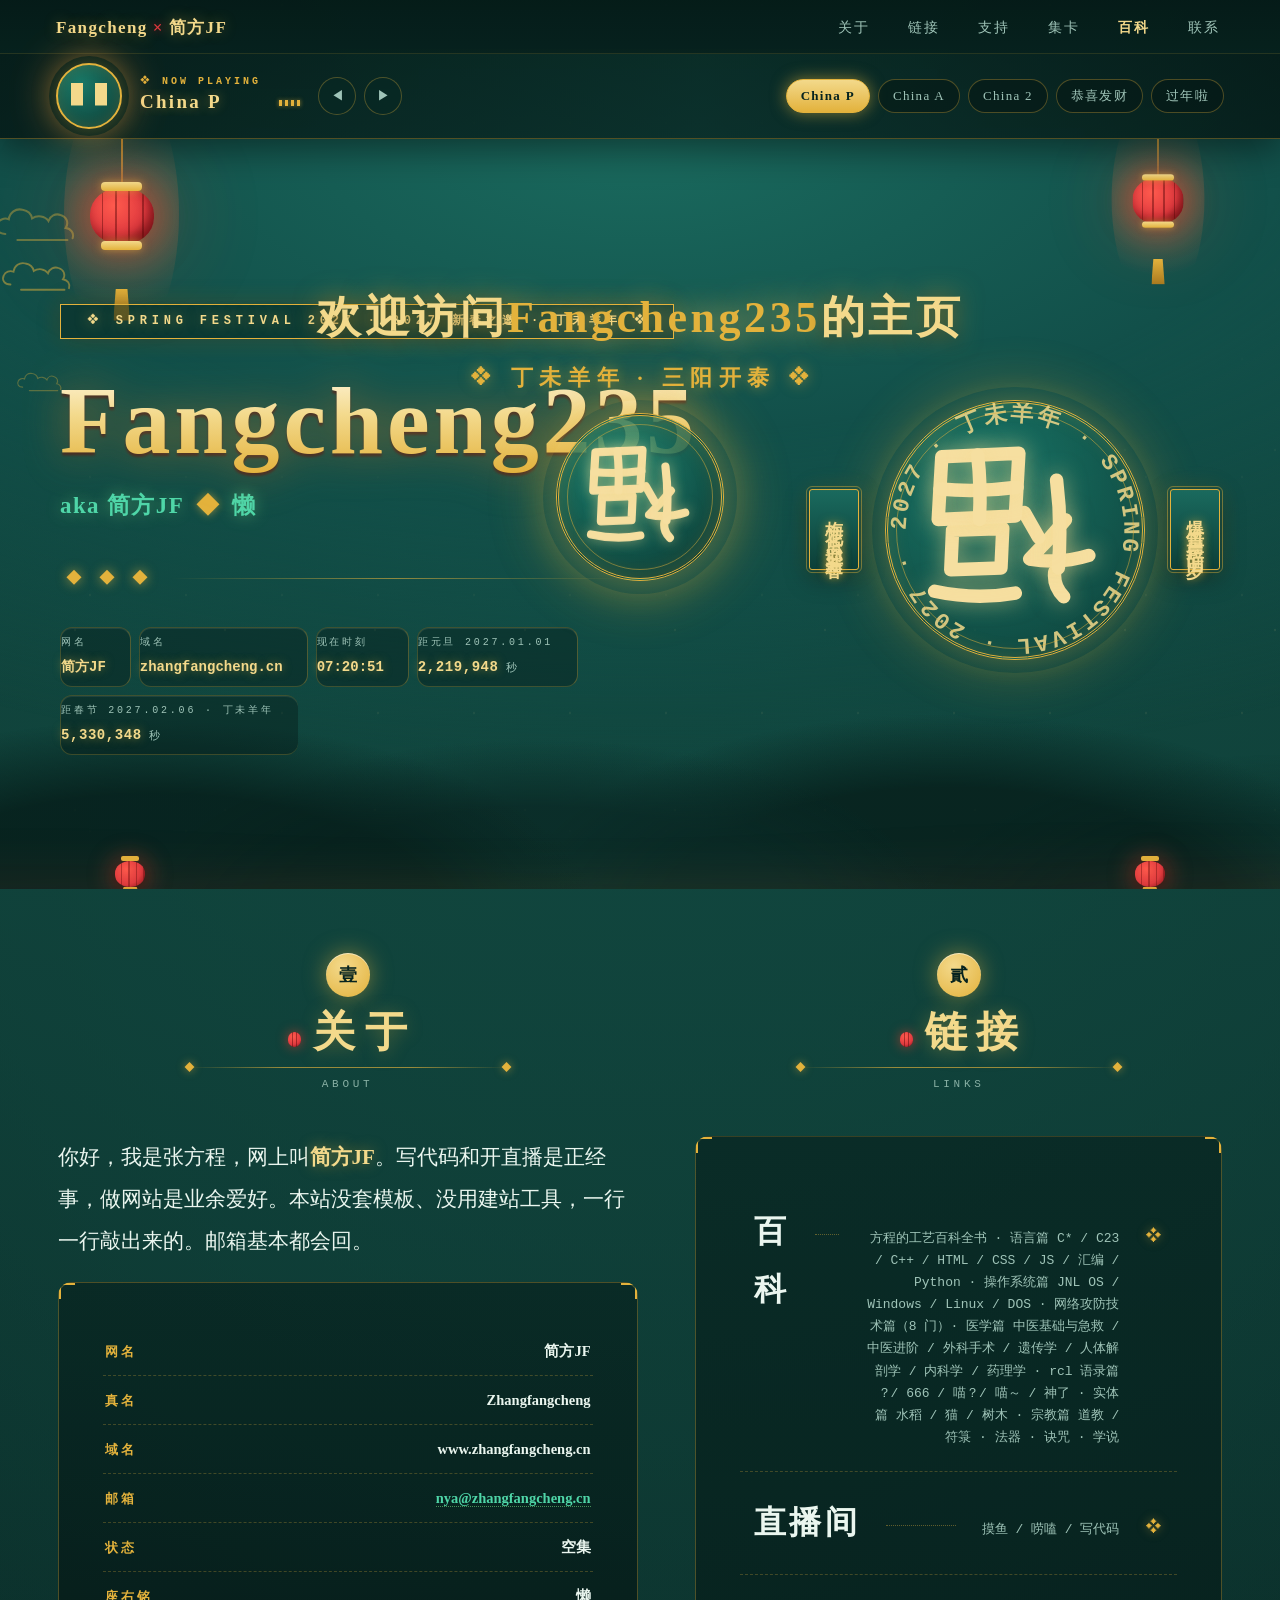
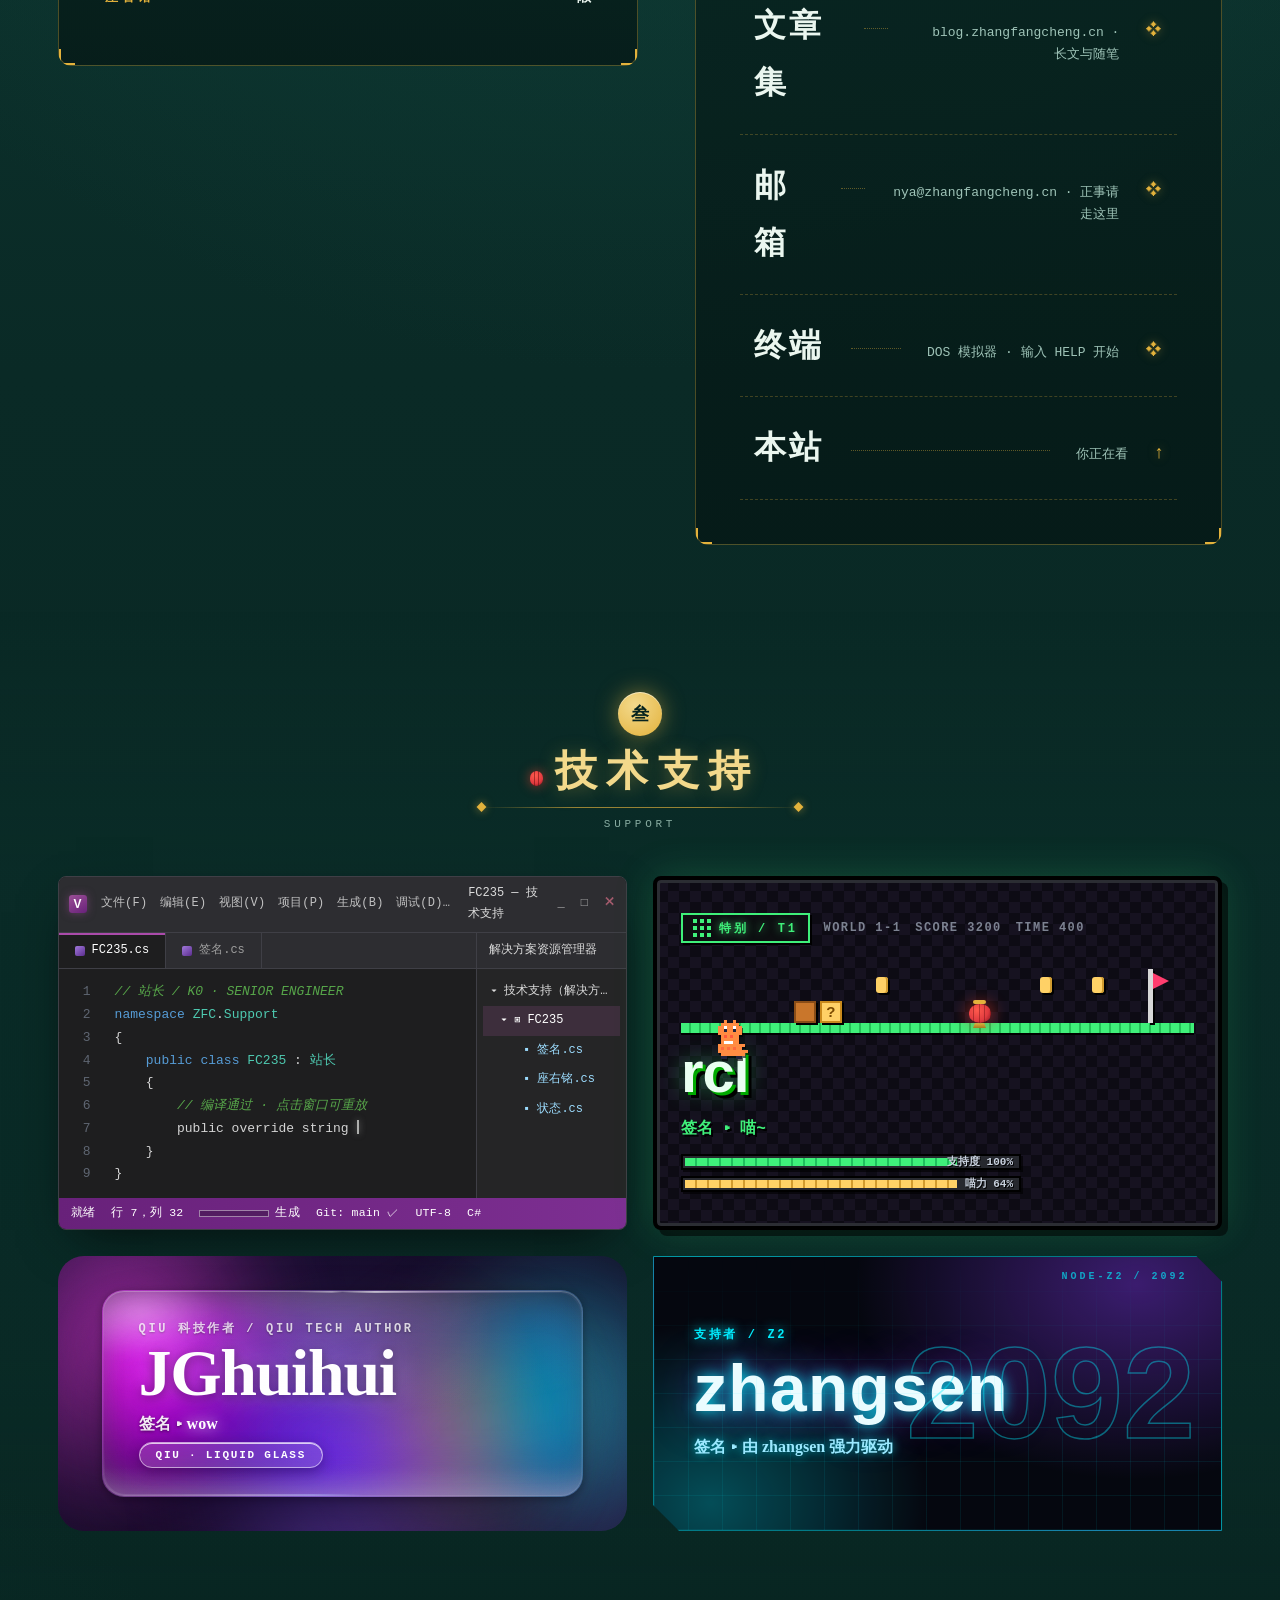
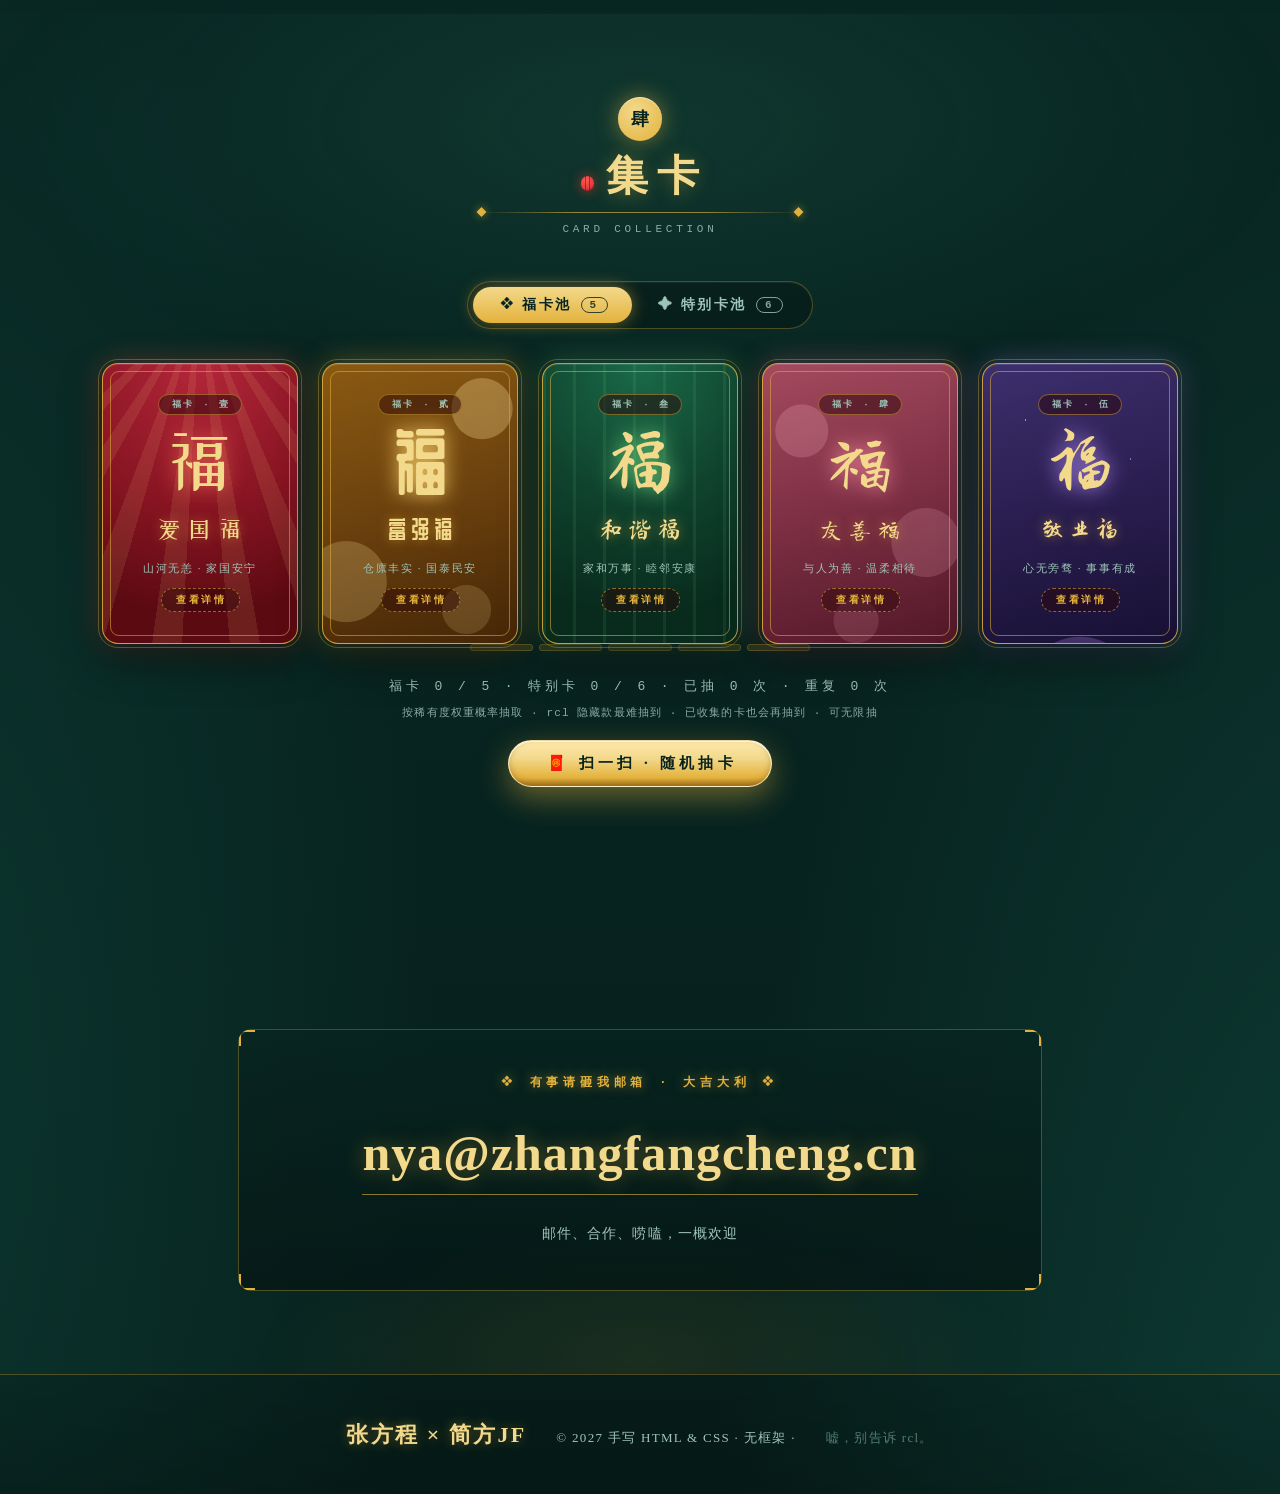
==== commit 433ff03d: "feat(百科): 修复全站内容字段把 b/code 标签显示为字面文字（白名单富文本渲染）" ====
--- a/index.html
+++ b/index.html
@@ -50,7 +50,7 @@
     <a href="#links">链接</a>
     <a href="#support">支持</a>
     <a href="#wufu">集卡</a>
-    <a href="encyclopedia.html?v=20261114b" class="nav-wiki">百科</a>
+    <a href="encyclopedia.html?v=20261114c" class="nav-wiki">百科</a>
     <a href="#contact">联系</a>
   </nav>
 </header>
@@ -176,7 +176,7 @@
     <span class="en">LINKS</span>
   </div>
   <div class="rows panel">
-    <a class="row" href="encyclopedia.html?v=20261114b">
+    <a class="row" href="encyclopedia.html?v=20261114c">
       <span class="t">百科</span>
       <span class="leader"></span>
       <span class="d">方程的工艺百科全书 · 语言篇 C* / C23 / C++ / HTML / CSS / JS / 汇编 / Python · 操作系统篇 JNL OS / Windows / Linux / DOS · 网络攻防技术篇（8 门）· 医学篇 中医基础与急救 / 中医进阶 / 外科手术 / 遗传学 / 人体解剖学 / 内科学 / 药理学 · rcl 语录篇 ？/ 666 / 喵？/ 喵～ / 神了 · 实体篇 水稻 / 猫 / 树木 · 宗教篇 道教 / 符箓 · 法器 · 诀咒 · 学说</span>
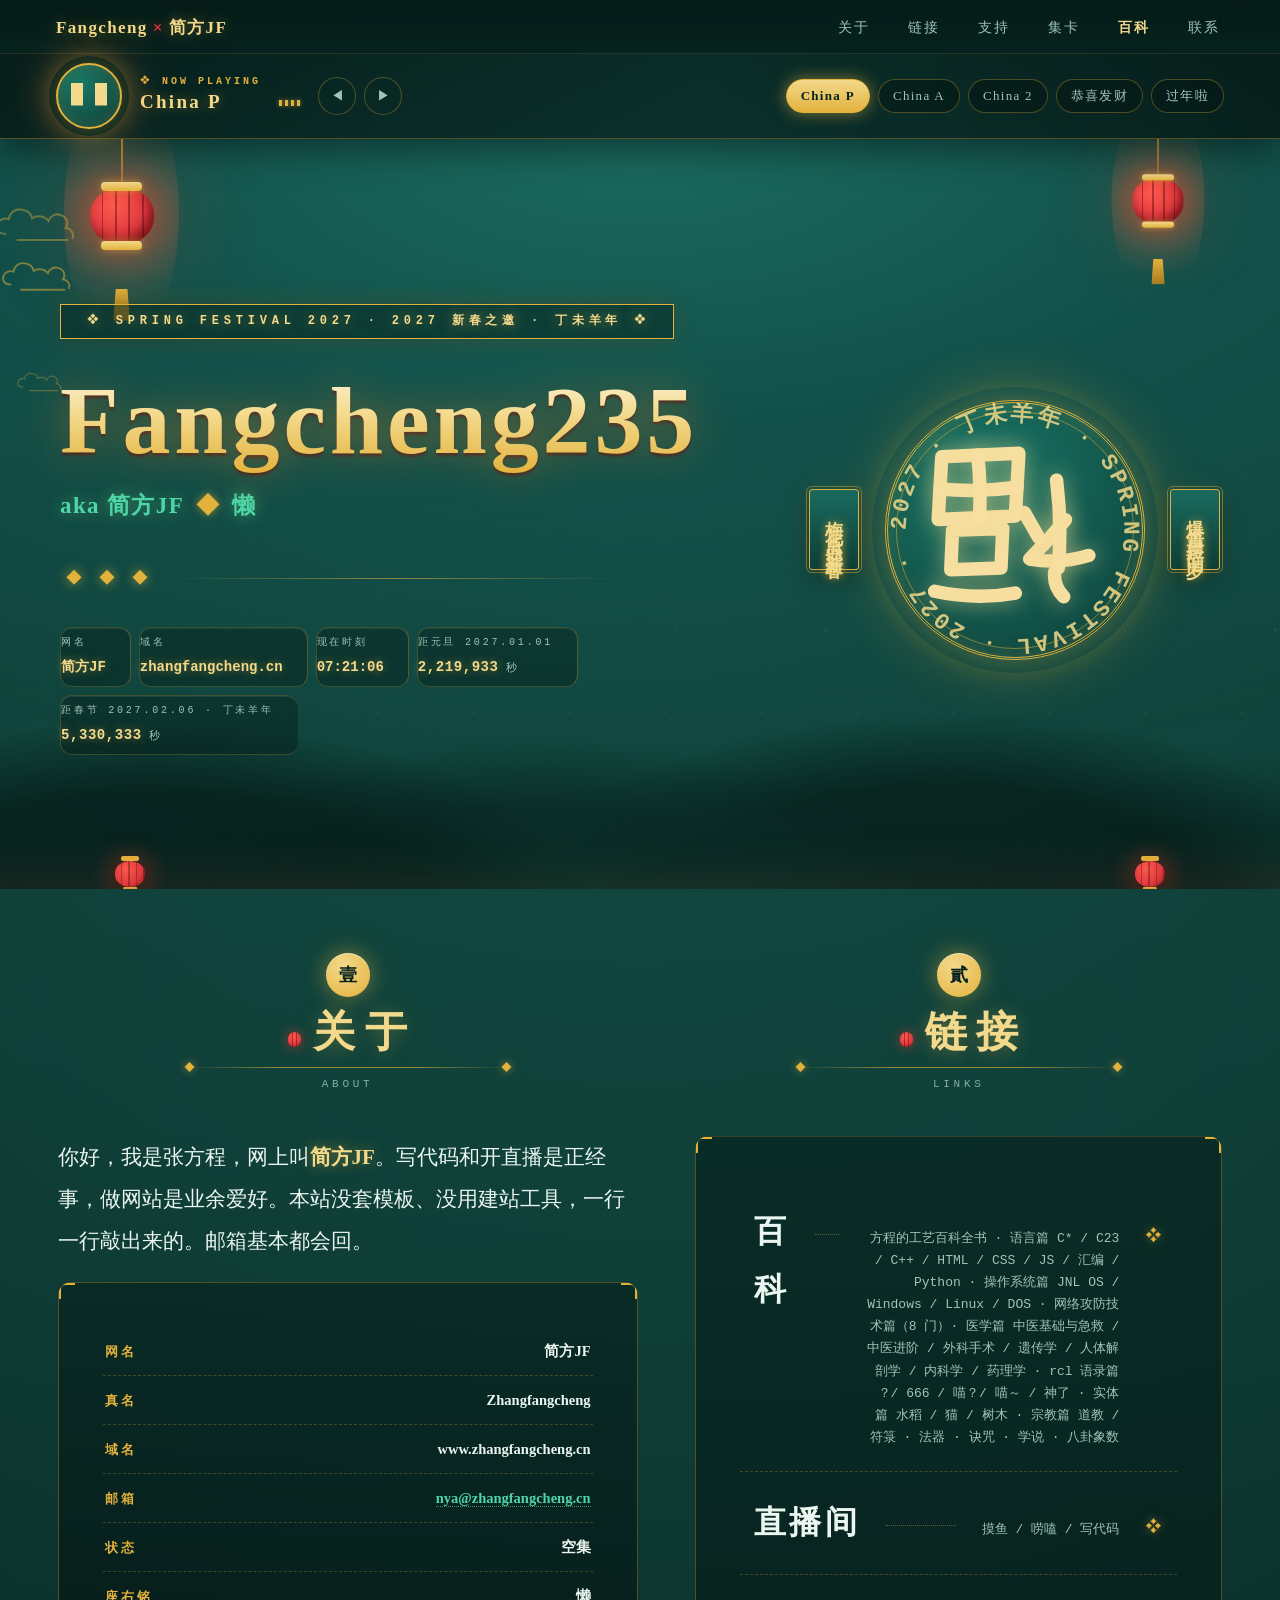
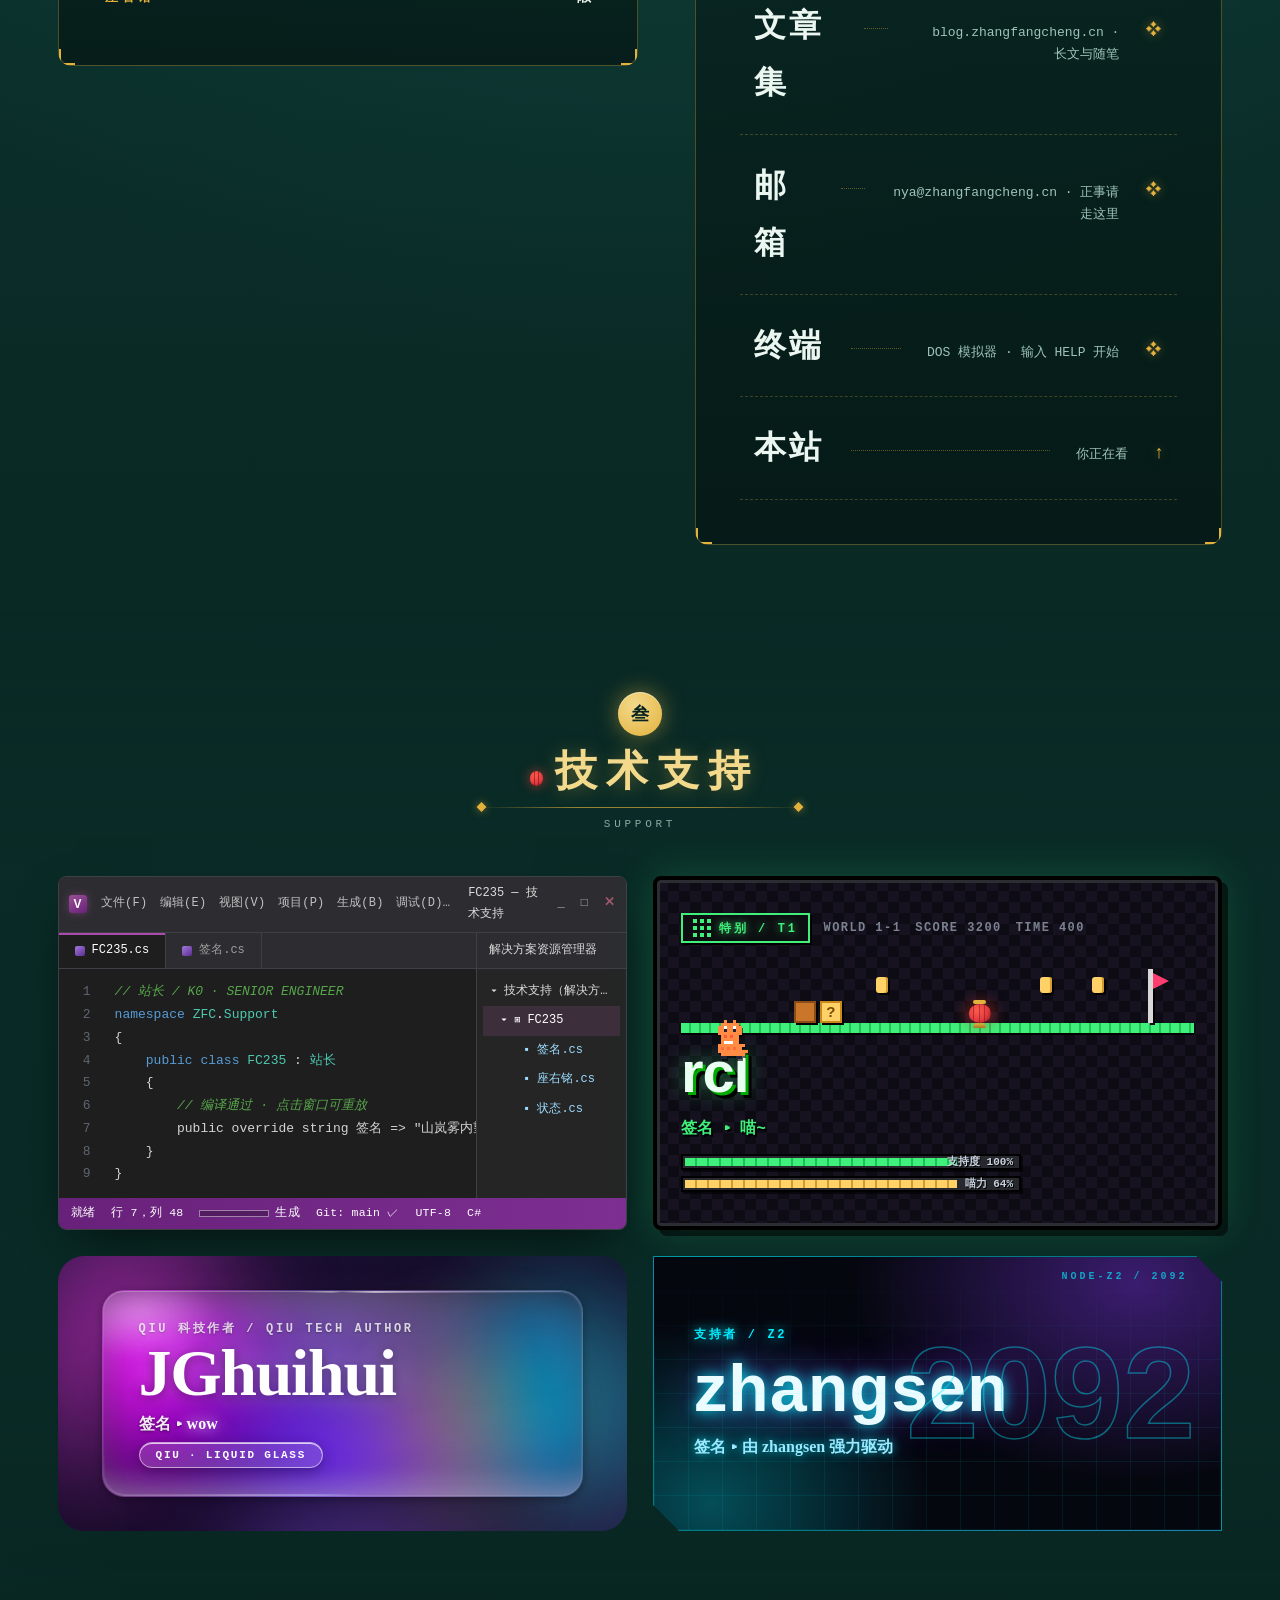
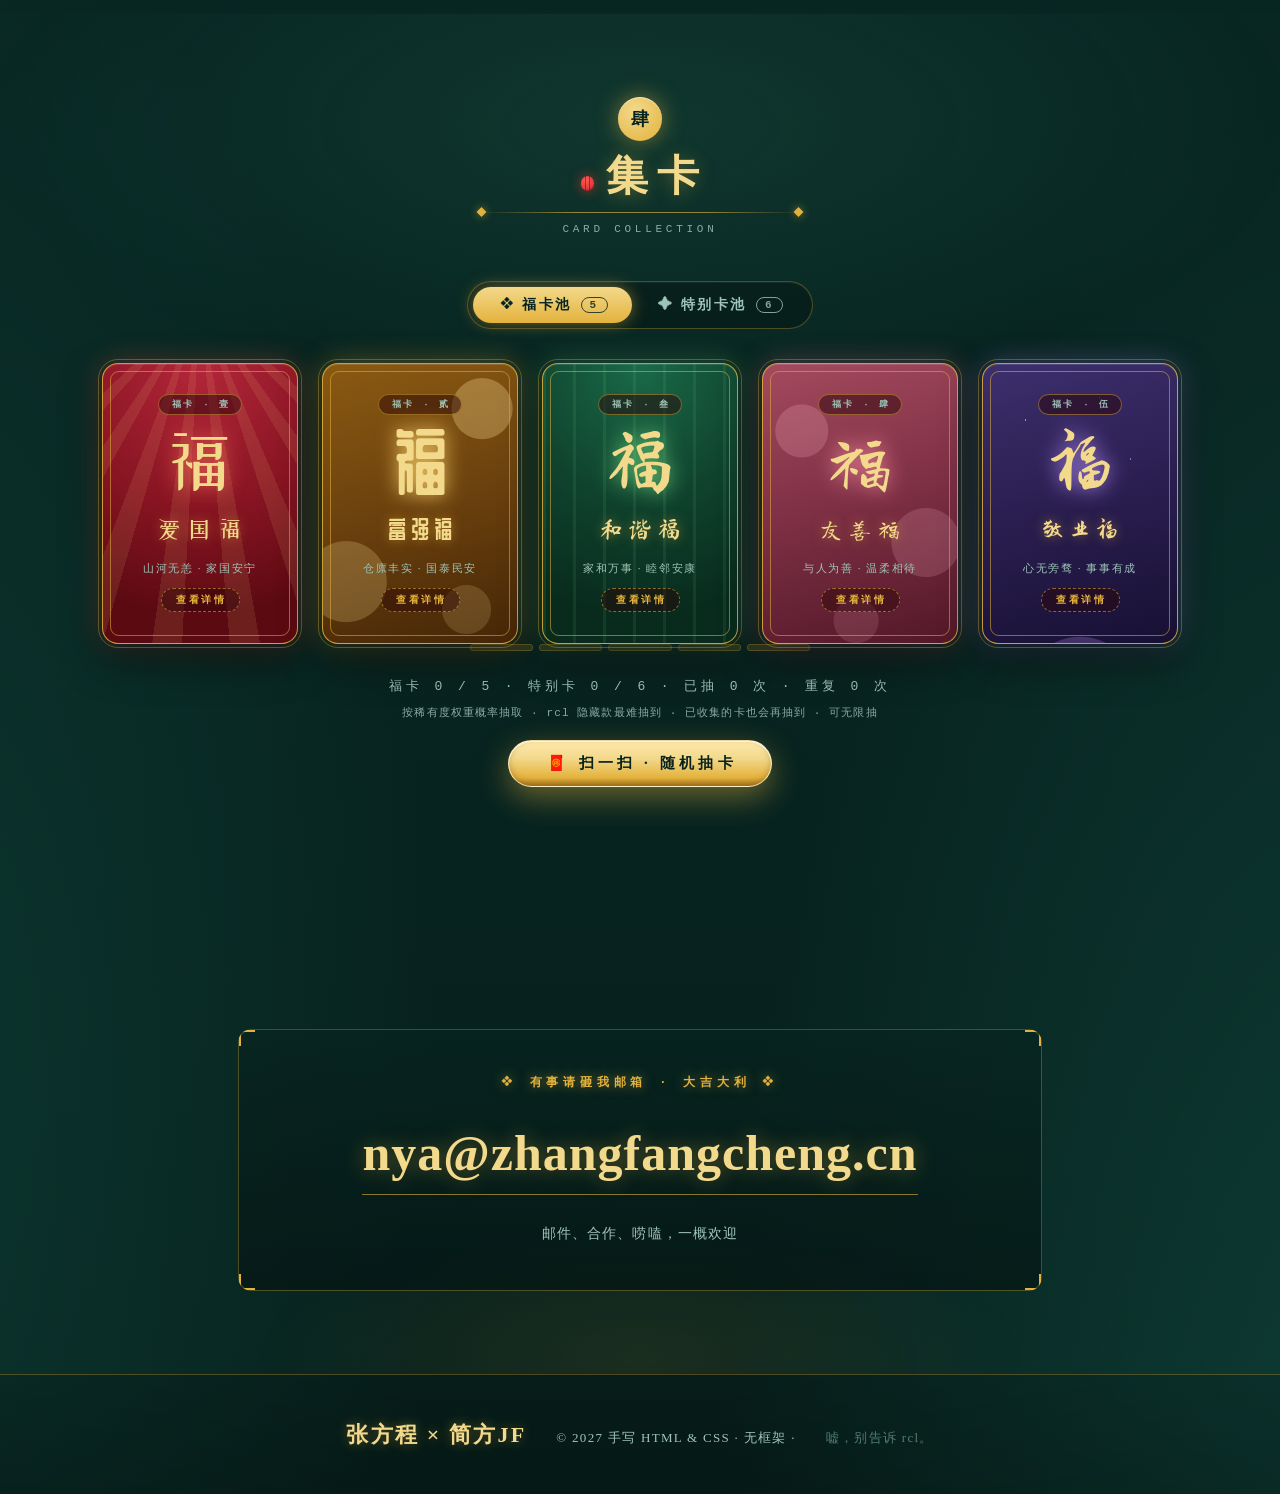
==== commit a5564d2e: "feat(百科): 扩写道教并新增第10章八卦与象数（10章31节，增69块）" ====
--- a/index.html
+++ b/index.html
@@ -50,7 +50,7 @@
     <a href="#links">链接</a>
     <a href="#support">支持</a>
     <a href="#wufu">集卡</a>
-    <a href="encyclopedia.html?v=20261114c" class="nav-wiki">百科</a>
+    <a href="encyclopedia.html?v=20261114d" class="nav-wiki">百科</a>
     <a href="#contact">联系</a>
   </nav>
 </header>
@@ -176,10 +176,10 @@
     <span class="en">LINKS</span>
   </div>
   <div class="rows panel">
-    <a class="row" href="encyclopedia.html?v=20261114c">
+    <a class="row" href="encyclopedia.html?v=20261114d">
       <span class="t">百科</span>
       <span class="leader"></span>
-      <span class="d">方程的工艺百科全书 · 语言篇 C* / C23 / C++ / HTML / CSS / JS / 汇编 / Python · 操作系统篇 JNL OS / Windows / Linux / DOS · 网络攻防技术篇（8 门）· 医学篇 中医基础与急救 / 中医进阶 / 外科手术 / 遗传学 / 人体解剖学 / 内科学 / 药理学 · rcl 语录篇 ？/ 666 / 喵？/ 喵～ / 神了 · 实体篇 水稻 / 猫 / 树木 · 宗教篇 道教 / 符箓 · 法器 · 诀咒 · 学说</span>
+      <span class="d">方程的工艺百科全书 · 语言篇 C* / C23 / C++ / HTML / CSS / JS / 汇编 / Python · 操作系统篇 JNL OS / Windows / Linux / DOS · 网络攻防技术篇（8 门）· 医学篇 中医基础与急救 / 中医进阶 / 外科手术 / 遗传学 / 人体解剖学 / 内科学 / 药理学 · rcl 语录篇 ？/ 666 / 喵？/ 喵～ / 神了 · 实体篇 水稻 / 猫 / 树木 · 宗教篇 道教 / 符箓 · 法器 · 诀咒 · 学说 · 八卦象数</span>
       <span class="go">❖</span>
     </a>
     <a class="row" href="live.html">
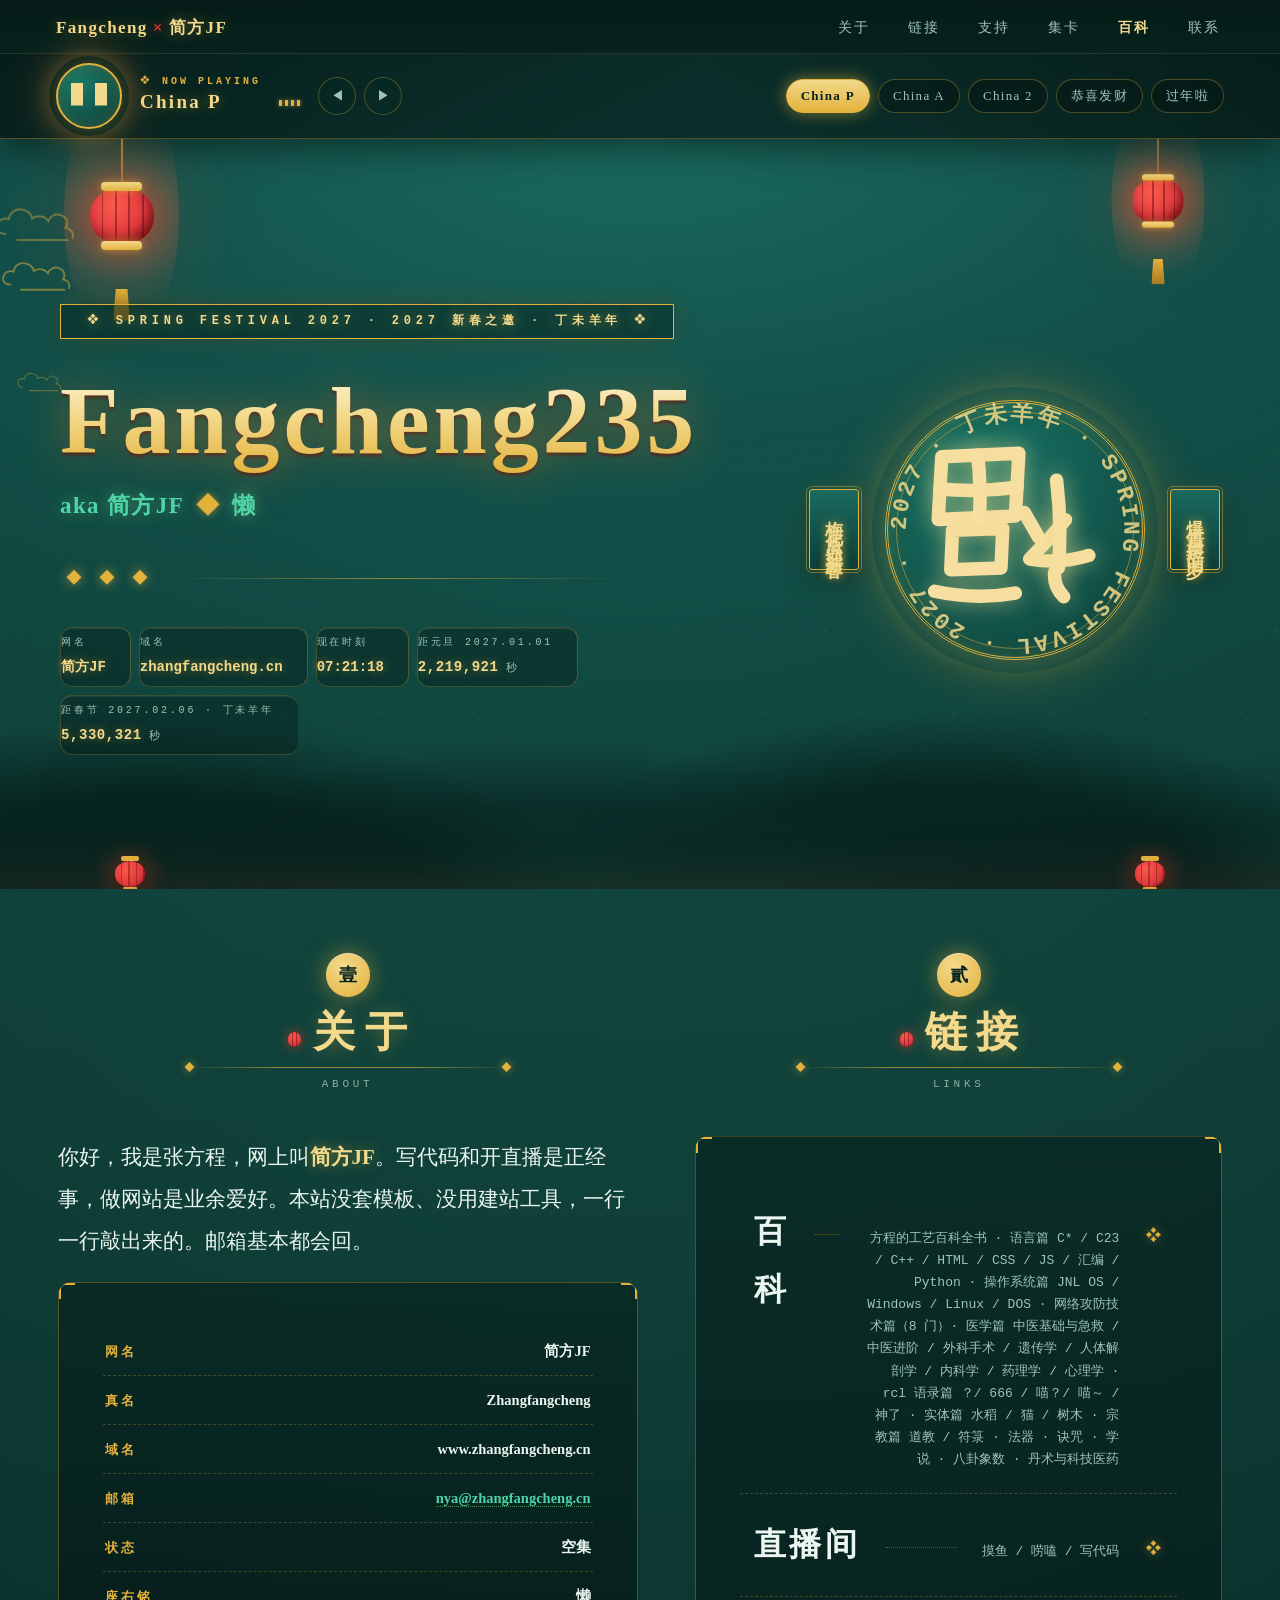
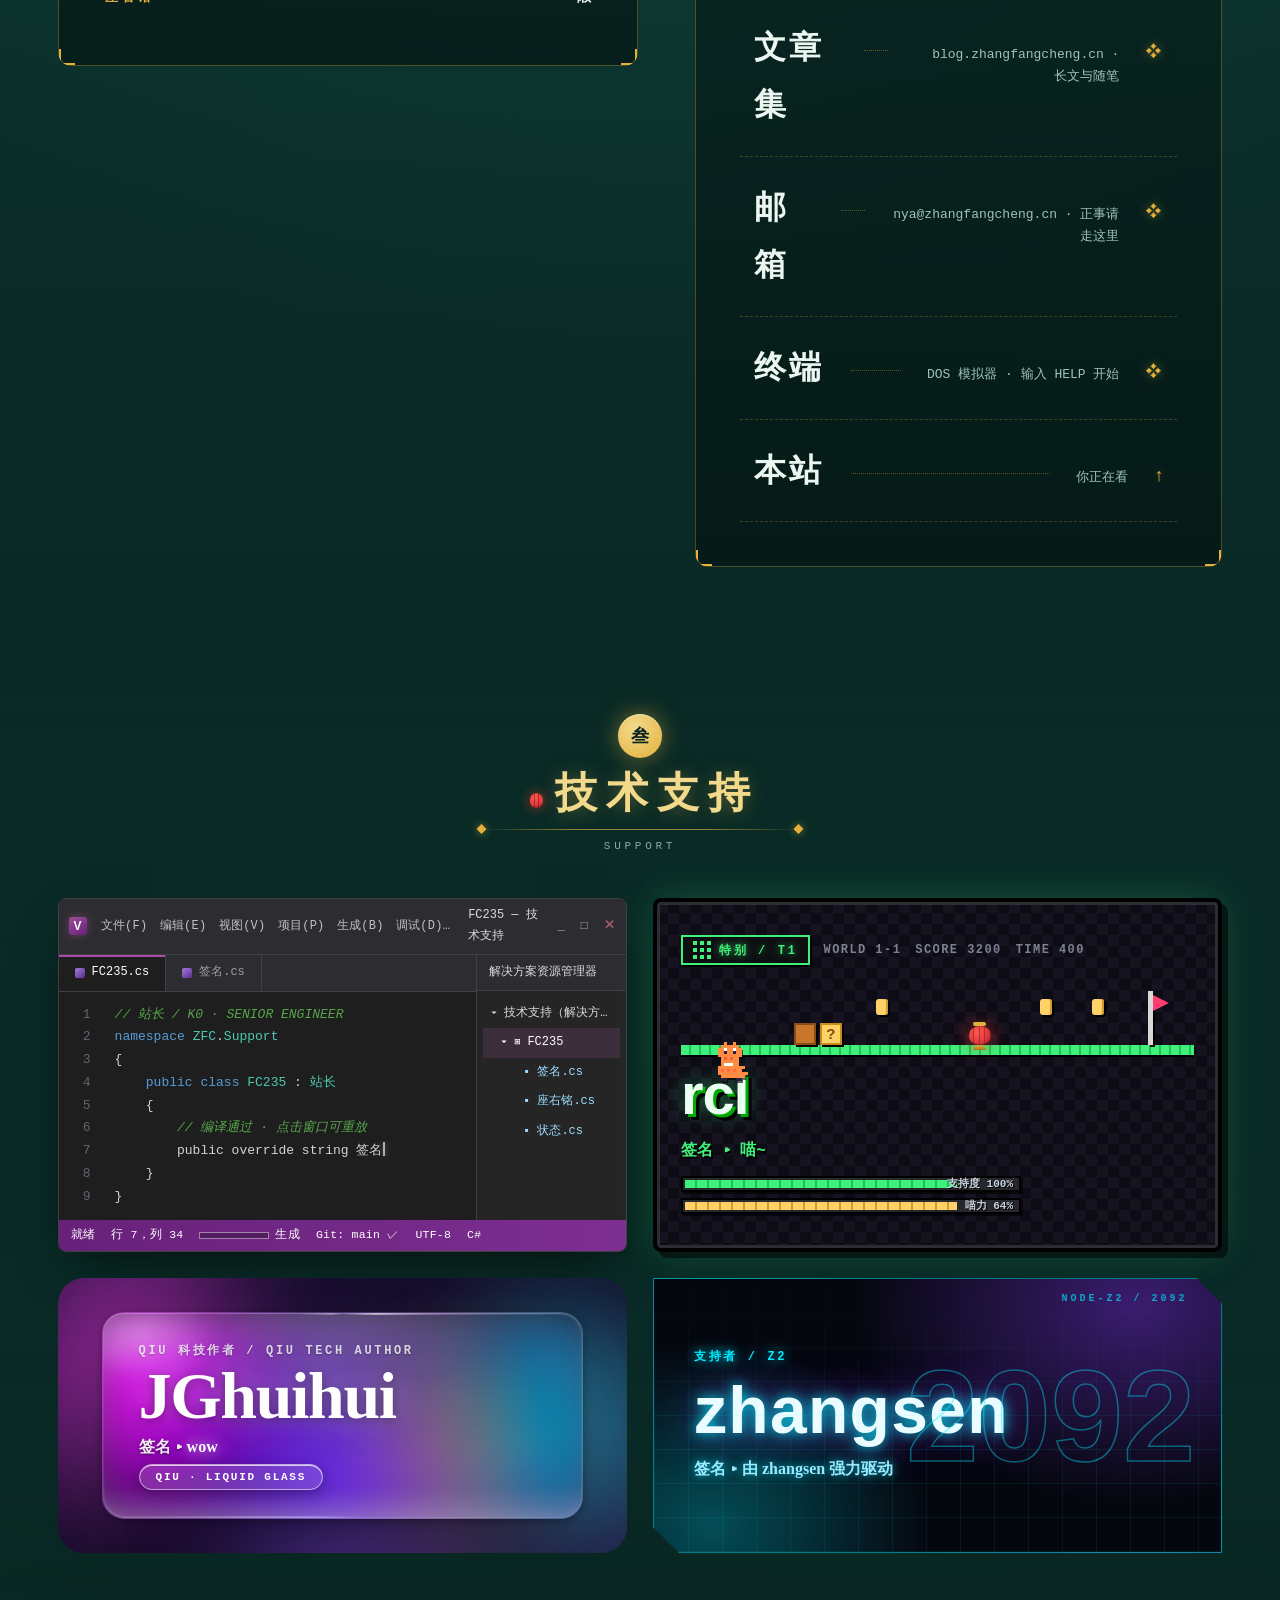
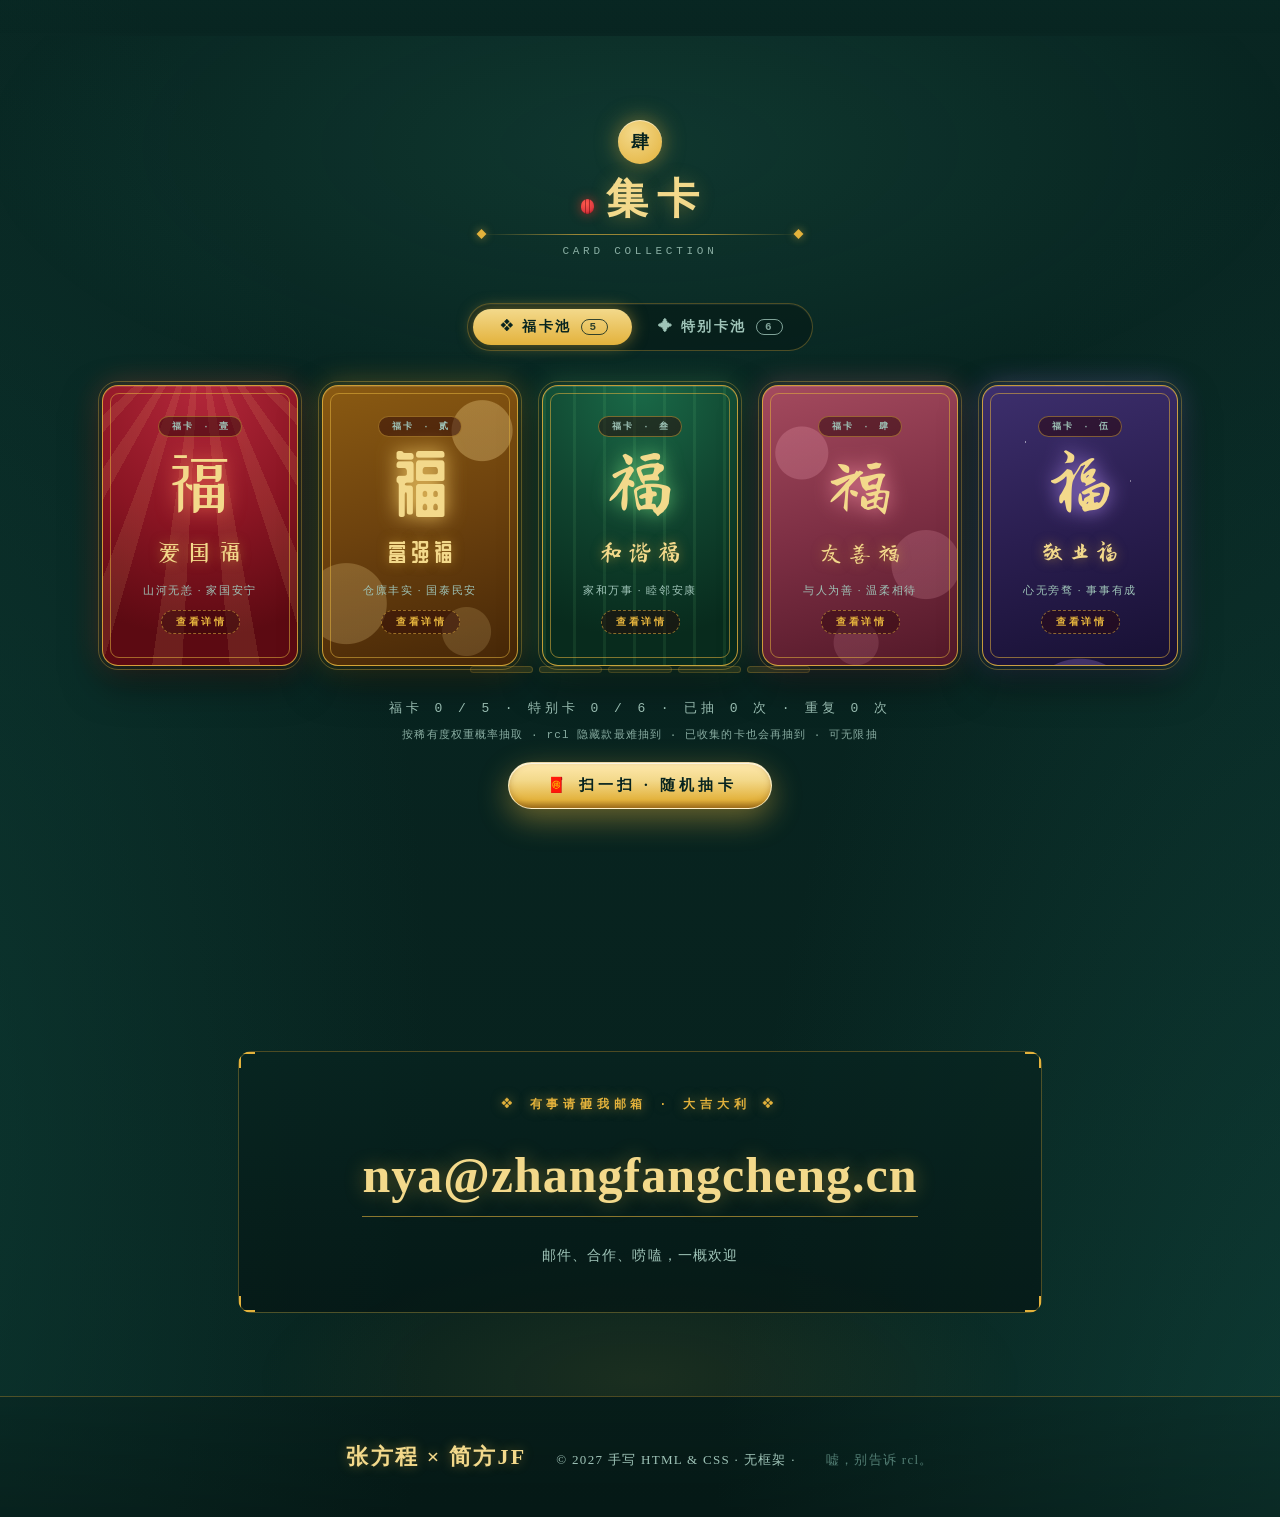
==== commit 07850343: "feat(百科): 新增心理学课程(医学篇·未) + 道教扩写丹术与科技医药章(共11章)" ====
--- a/index.html
+++ b/index.html
@@ -50,7 +50,7 @@
     <a href="#links">链接</a>
     <a href="#support">支持</a>
     <a href="#wufu">集卡</a>
-    <a href="encyclopedia.html?v=20261114d" class="nav-wiki">百科</a>
+    <a href="encyclopedia.html?v=20261114e" class="nav-wiki">百科</a>
     <a href="#contact">联系</a>
   </nav>
 </header>
@@ -176,10 +176,10 @@
     <span class="en">LINKS</span>
   </div>
   <div class="rows panel">
-    <a class="row" href="encyclopedia.html?v=20261114d">
+    <a class="row" href="encyclopedia.html?v=20261114e">
       <span class="t">百科</span>
       <span class="leader"></span>
-      <span class="d">方程的工艺百科全书 · 语言篇 C* / C23 / C++ / HTML / CSS / JS / 汇编 / Python · 操作系统篇 JNL OS / Windows / Linux / DOS · 网络攻防技术篇（8 门）· 医学篇 中医基础与急救 / 中医进阶 / 外科手术 / 遗传学 / 人体解剖学 / 内科学 / 药理学 · rcl 语录篇 ？/ 666 / 喵？/ 喵～ / 神了 · 实体篇 水稻 / 猫 / 树木 · 宗教篇 道教 / 符箓 · 法器 · 诀咒 · 学说 · 八卦象数</span>
+      <span class="d">方程的工艺百科全书 · 语言篇 C* / C23 / C++ / HTML / CSS / JS / 汇编 / Python · 操作系统篇 JNL OS / Windows / Linux / DOS · 网络攻防技术篇（8 门）· 医学篇 中医基础与急救 / 中医进阶 / 外科手术 / 遗传学 / 人体解剖学 / 内科学 / 药理学 / 心理学 · rcl 语录篇 ？/ 666 / 喵？/ 喵～ / 神了 · 实体篇 水稻 / 猫 / 树木 · 宗教篇 道教 / 符箓 · 法器 · 诀咒 · 学说 · 八卦象数 · 丹术与科技医药</span>
       <span class="go">❖</span>
     </a>
     <a class="row" href="live.html">
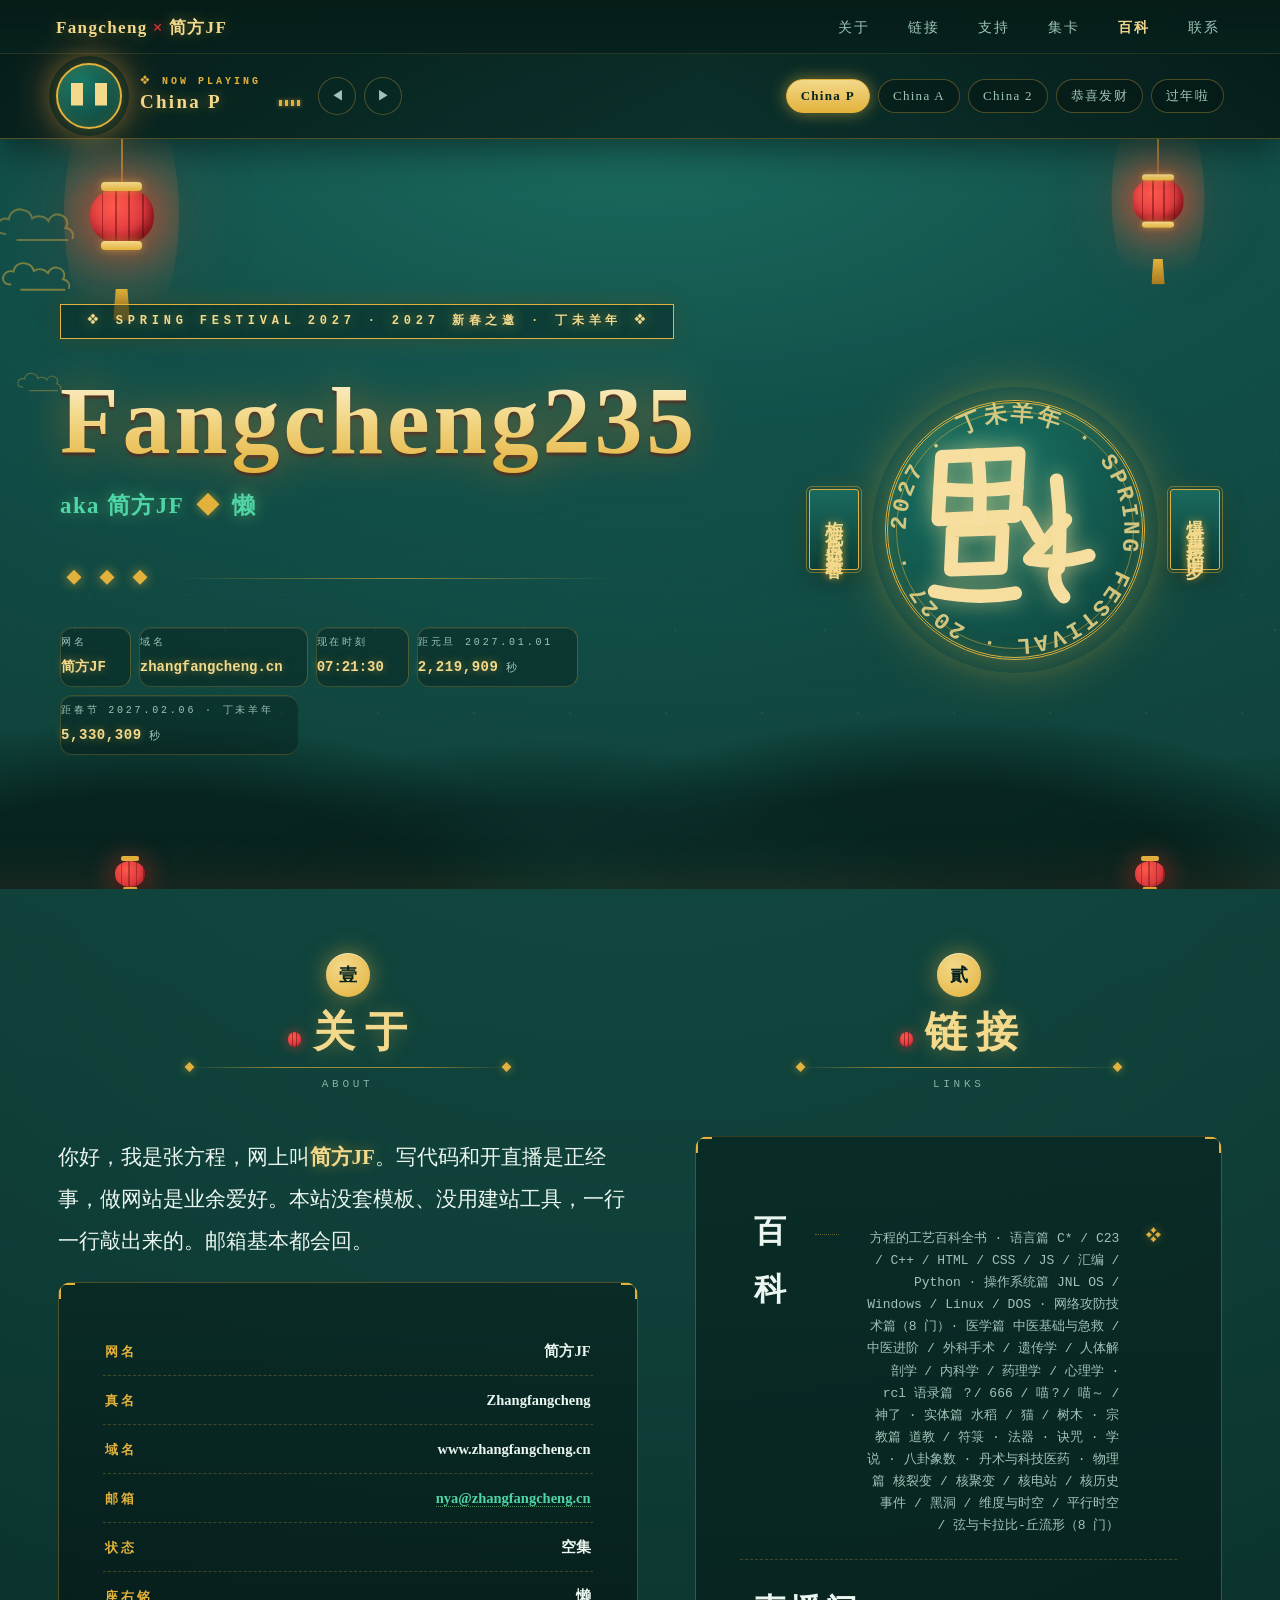
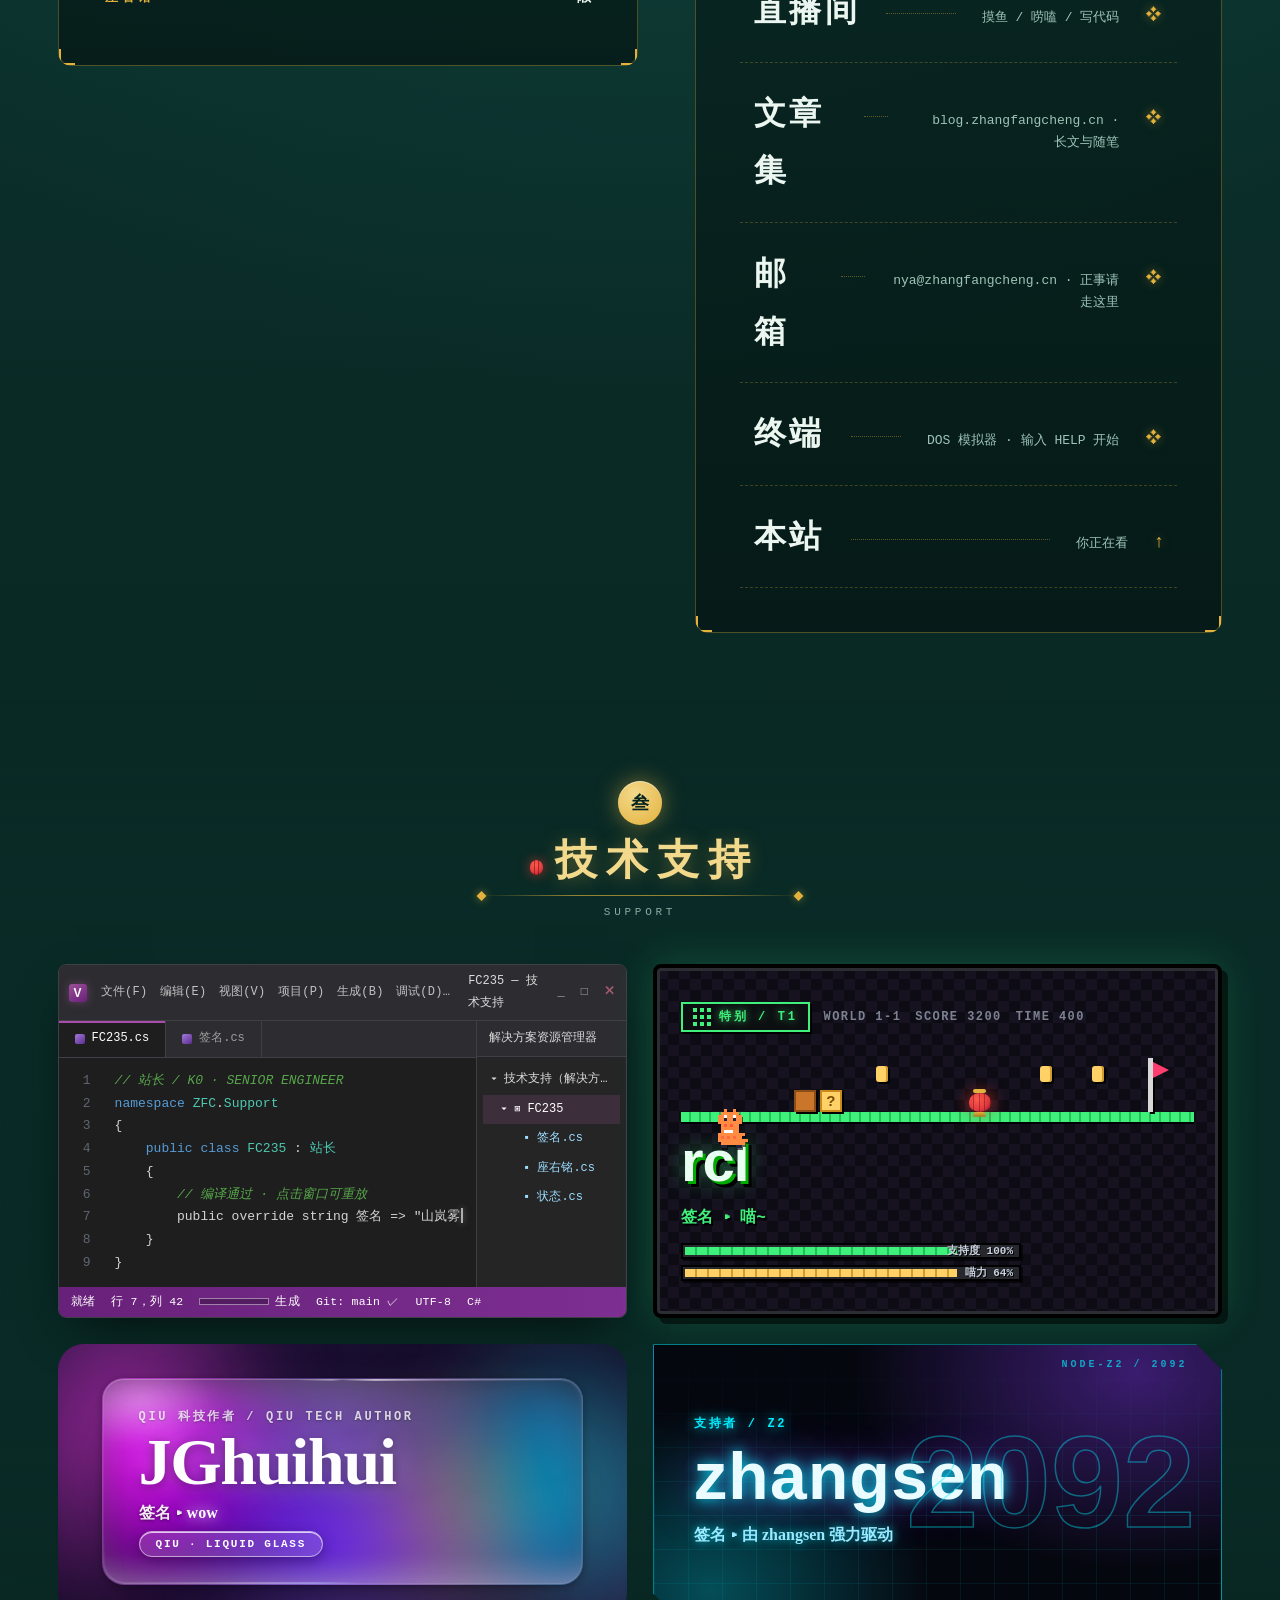
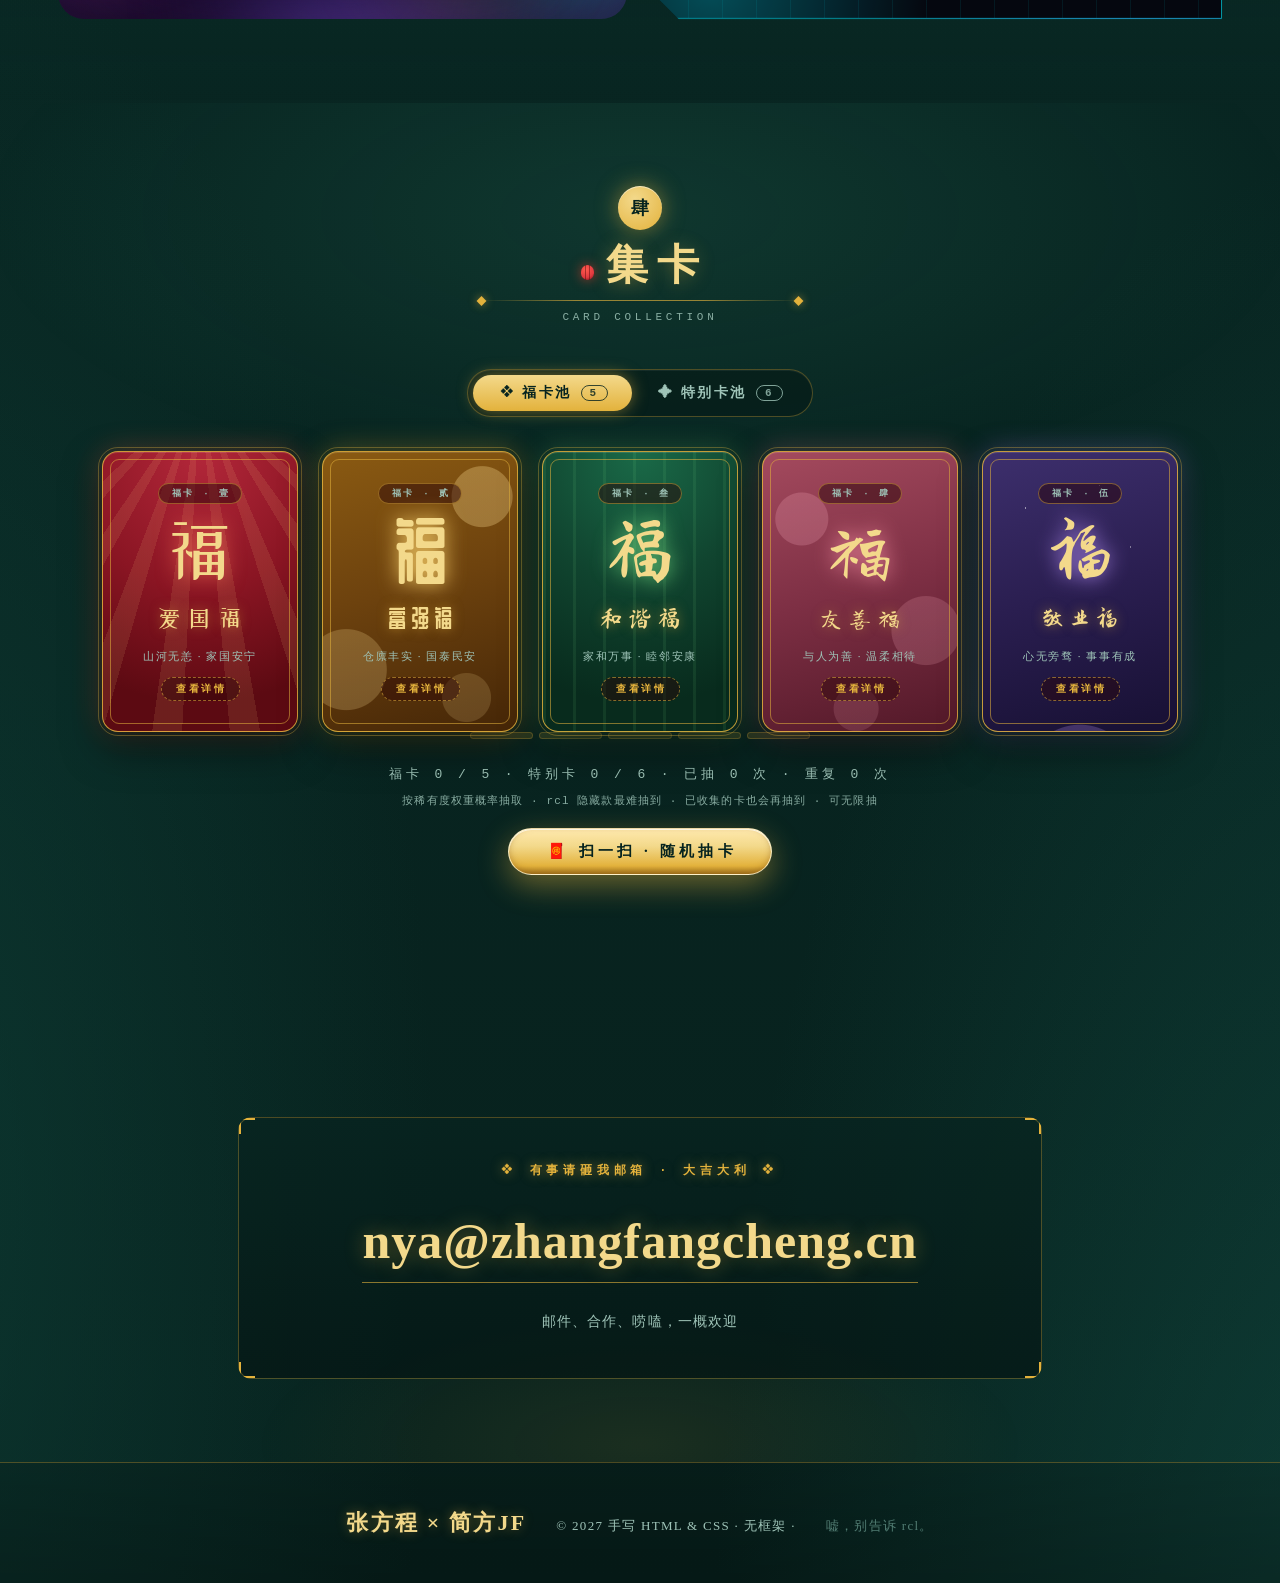
==== commit c97e8c0b: "feat(百科): 新增第捌卷物理篇 8 门（核裂变/核聚变/核电站/核历史事件/黑洞/维度与时空/平行时空/弦与卡拉比-丘流形，48章144节）" ====
--- a/index.html
+++ b/index.html
@@ -50,7 +50,7 @@
     <a href="#links">链接</a>
     <a href="#support">支持</a>
     <a href="#wufu">集卡</a>
-    <a href="encyclopedia.html?v=20261114e" class="nav-wiki">百科</a>
+    <a href="encyclopedia.html?v=20261115a" class="nav-wiki">百科</a>
     <a href="#contact">联系</a>
   </nav>
 </header>
@@ -176,10 +176,10 @@
     <span class="en">LINKS</span>
   </div>
   <div class="rows panel">
-    <a class="row" href="encyclopedia.html?v=20261114e">
+    <a class="row" href="encyclopedia.html?v=20261115a">
       <span class="t">百科</span>
       <span class="leader"></span>
-      <span class="d">方程的工艺百科全书 · 语言篇 C* / C23 / C++ / HTML / CSS / JS / 汇编 / Python · 操作系统篇 JNL OS / Windows / Linux / DOS · 网络攻防技术篇（8 门）· 医学篇 中医基础与急救 / 中医进阶 / 外科手术 / 遗传学 / 人体解剖学 / 内科学 / 药理学 / 心理学 · rcl 语录篇 ？/ 666 / 喵？/ 喵～ / 神了 · 实体篇 水稻 / 猫 / 树木 · 宗教篇 道教 / 符箓 · 法器 · 诀咒 · 学说 · 八卦象数 · 丹术与科技医药</span>
+      <span class="d">方程的工艺百科全书 · 语言篇 C* / C23 / C++ / HTML / CSS / JS / 汇编 / Python · 操作系统篇 JNL OS / Windows / Linux / DOS · 网络攻防技术篇（8 门）· 医学篇 中医基础与急救 / 中医进阶 / 外科手术 / 遗传学 / 人体解剖学 / 内科学 / 药理学 / 心理学 · rcl 语录篇 ？/ 666 / 喵？/ 喵～ / 神了 · 实体篇 水稻 / 猫 / 树木 · 宗教篇 道教 / 符箓 · 法器 · 诀咒 · 学说 · 八卦象数 · 丹术与科技医药 · 物理篇 核裂变 / 核聚变 / 核电站 / 核历史事件 / 黑洞 / 维度与时空 / 平行时空 / 弦与卡拉比-丘流形（8 门）</span>
       <span class="go">❖</span>
     </a>
     <a class="row" href="live.html">
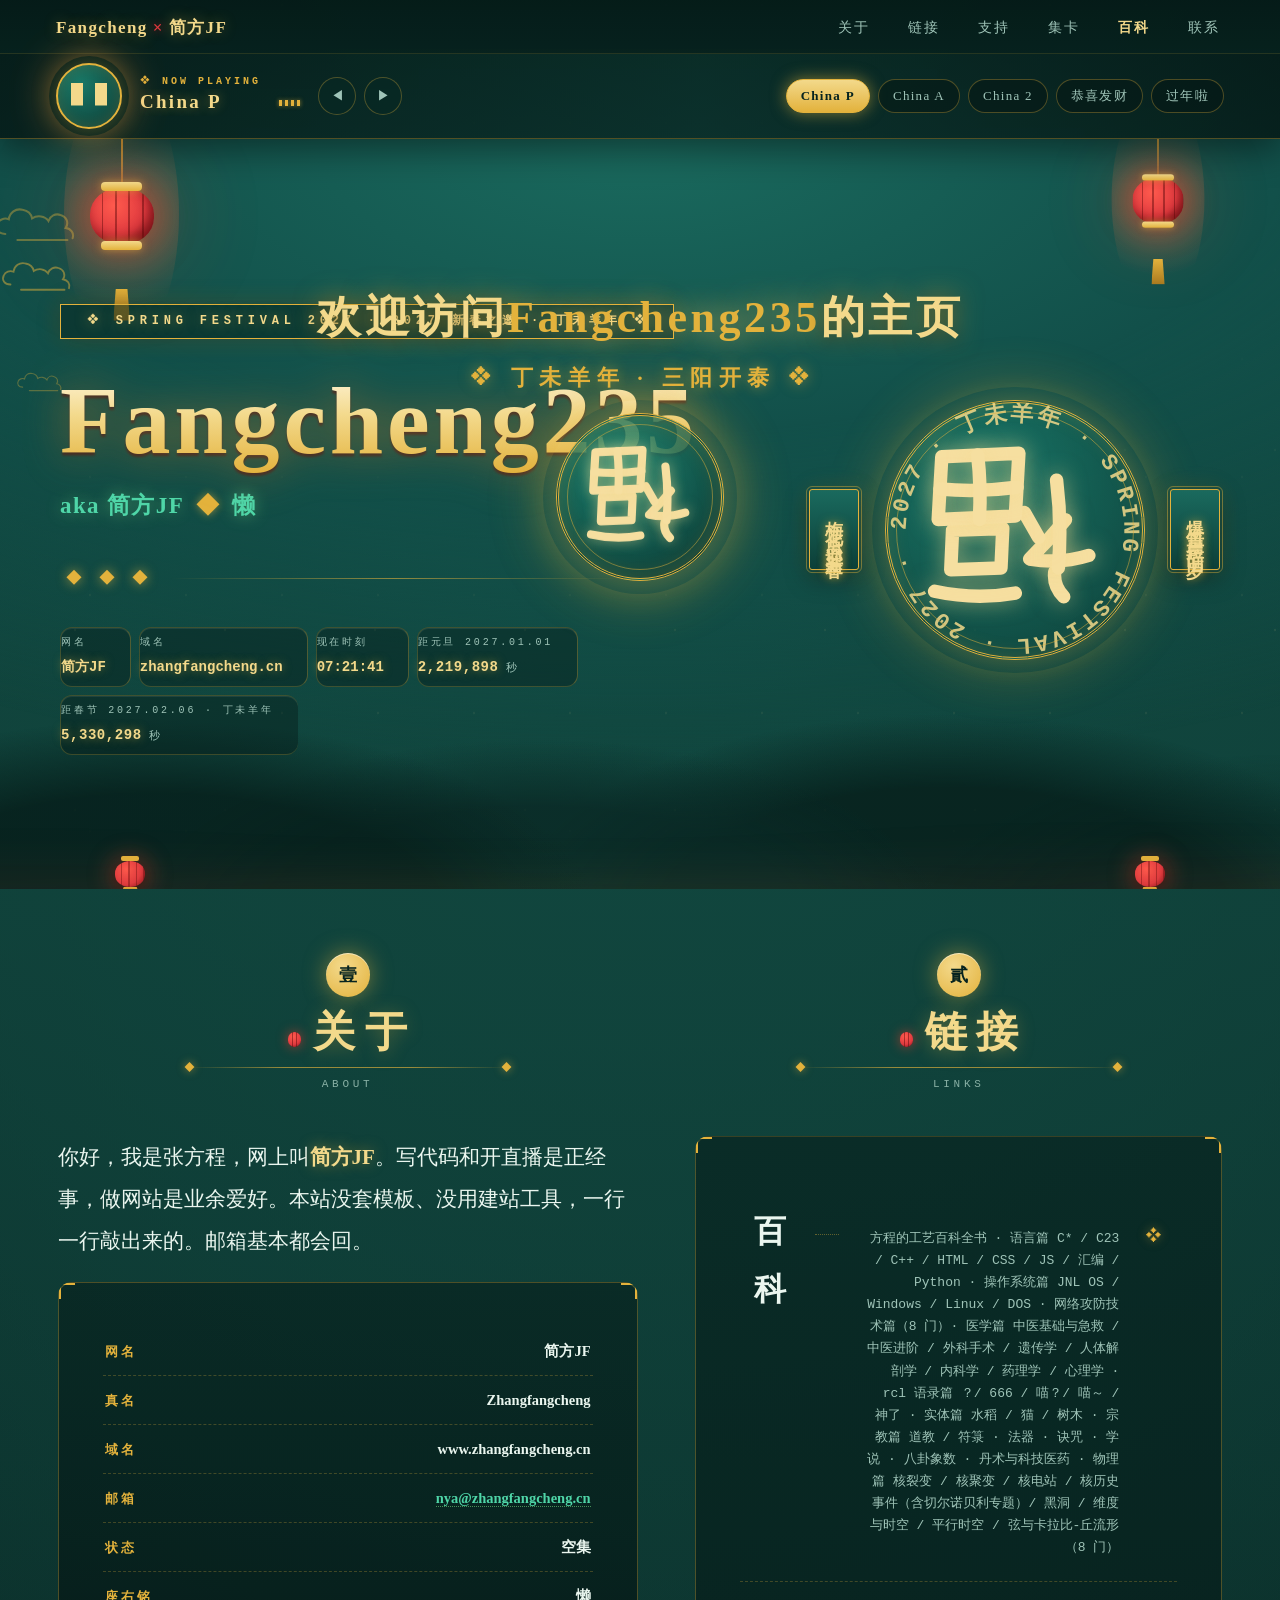
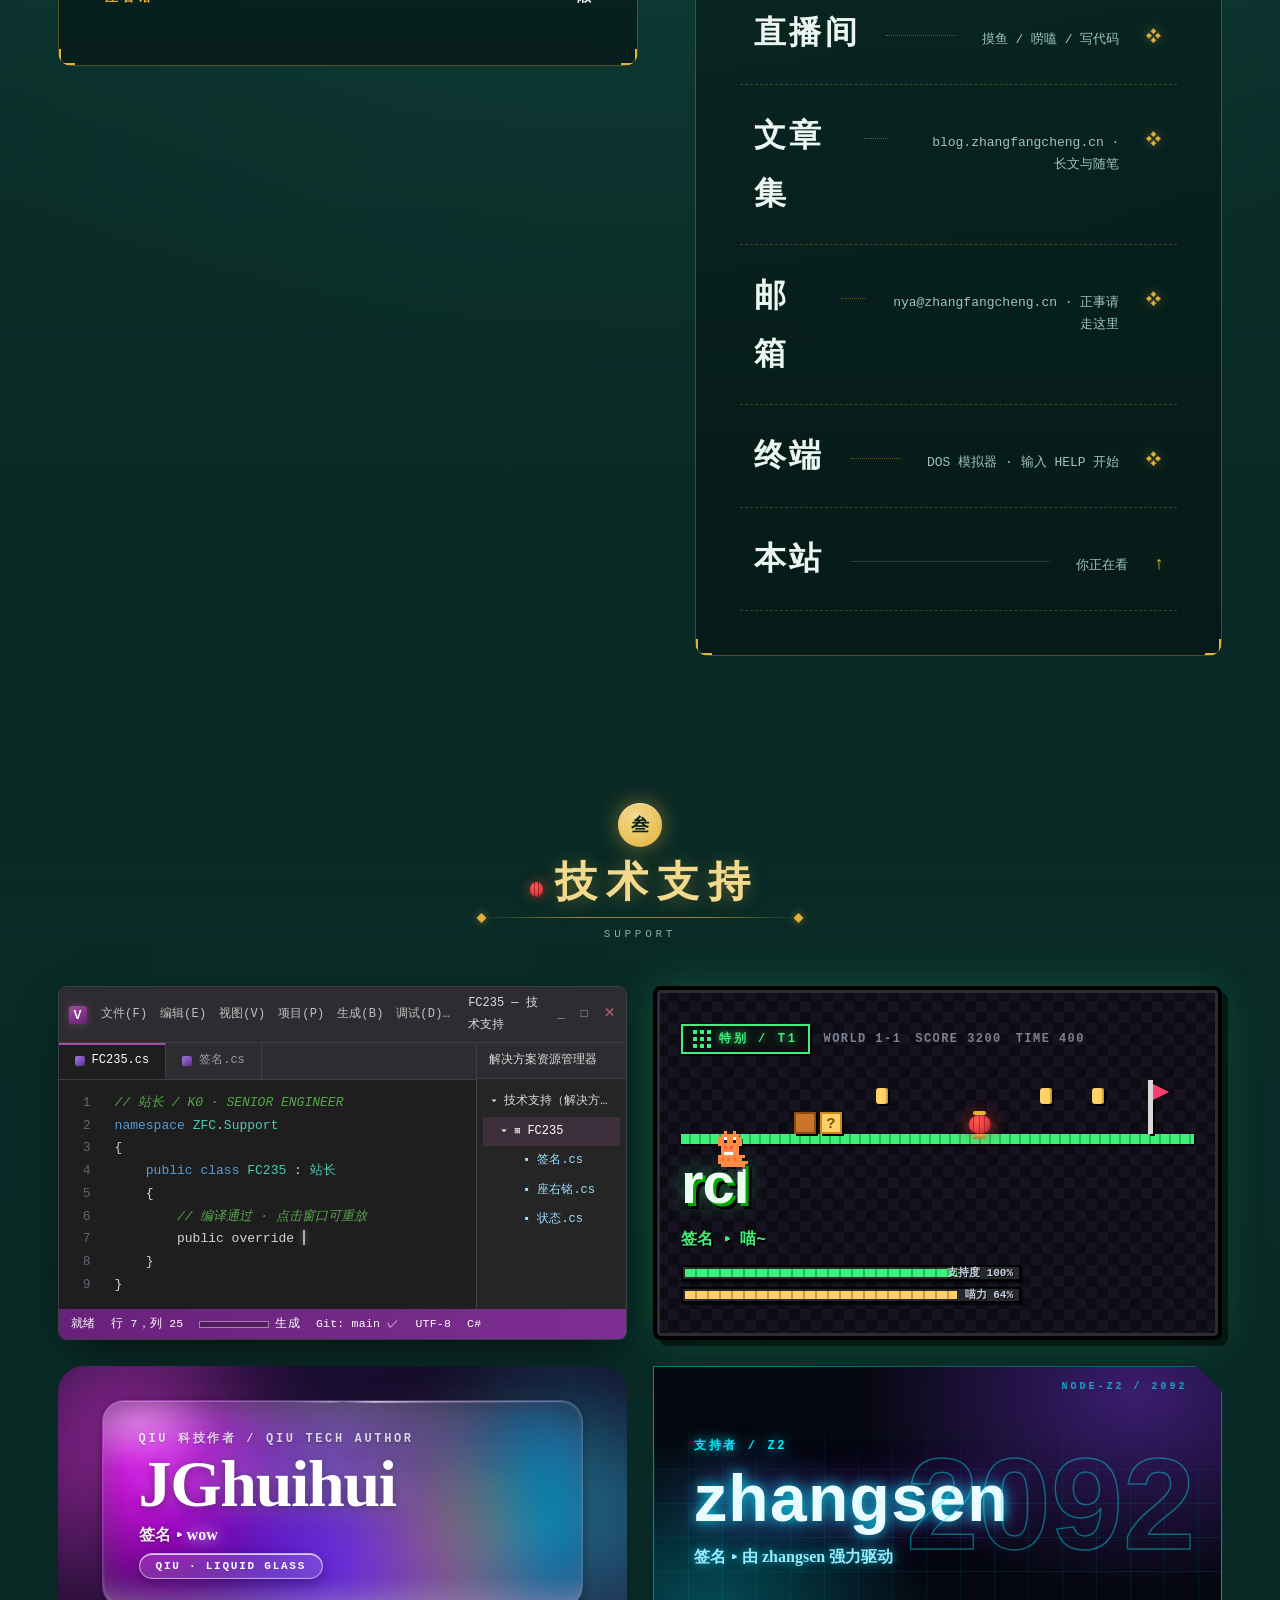
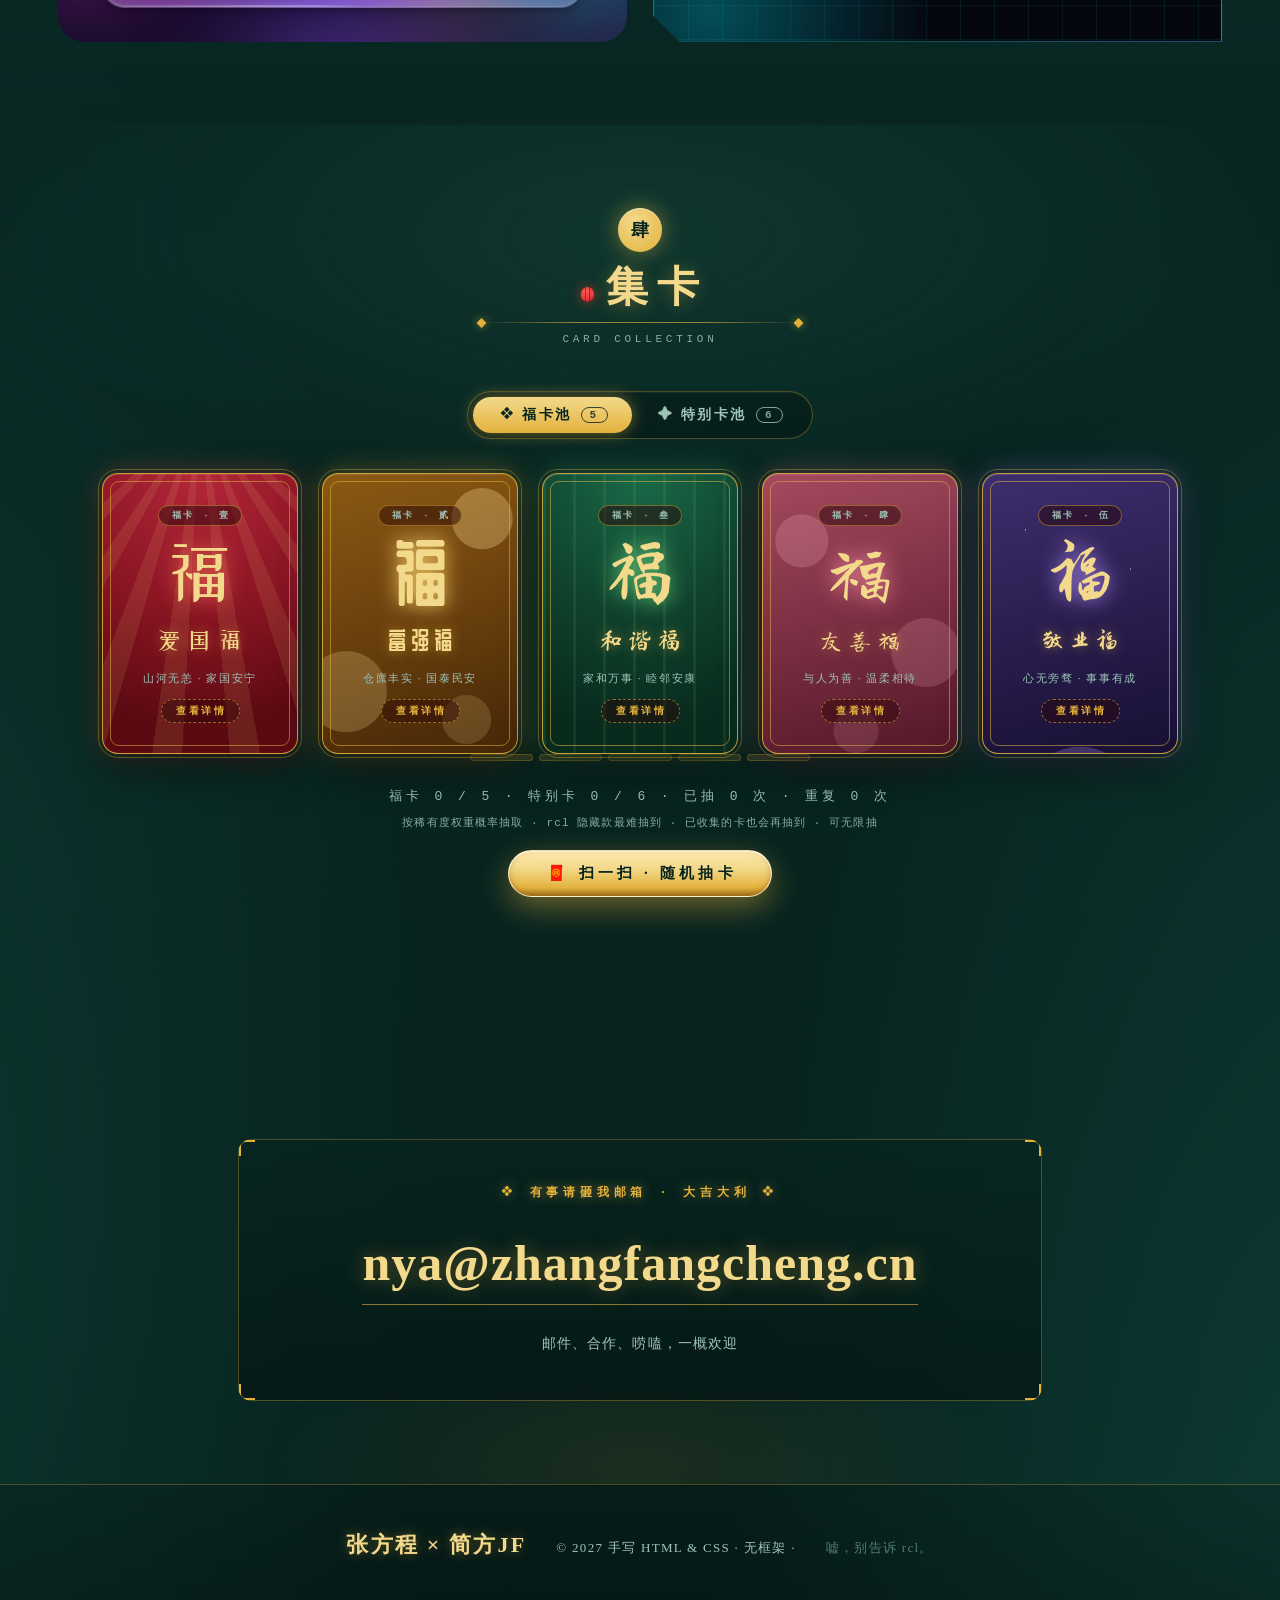
==== commit 0bee6190: "feat(百科): 核历史事件·切尔诺贝利专题深读（4.4—4.11 共8节64块，第4章由3节扩至11节）" ====
--- a/index.html
+++ b/index.html
@@ -50,7 +50,7 @@
     <a href="#links">链接</a>
     <a href="#support">支持</a>
     <a href="#wufu">集卡</a>
-    <a href="encyclopedia.html?v=20261115a" class="nav-wiki">百科</a>
+    <a href="encyclopedia.html?v=20261115b" class="nav-wiki">百科</a>
     <a href="#contact">联系</a>
   </nav>
 </header>
@@ -176,10 +176,10 @@
     <span class="en">LINKS</span>
   </div>
   <div class="rows panel">
-    <a class="row" href="encyclopedia.html?v=20261115a">
+    <a class="row" href="encyclopedia.html?v=20261115b">
       <span class="t">百科</span>
       <span class="leader"></span>
-      <span class="d">方程的工艺百科全书 · 语言篇 C* / C23 / C++ / HTML / CSS / JS / 汇编 / Python · 操作系统篇 JNL OS / Windows / Linux / DOS · 网络攻防技术篇（8 门）· 医学篇 中医基础与急救 / 中医进阶 / 外科手术 / 遗传学 / 人体解剖学 / 内科学 / 药理学 / 心理学 · rcl 语录篇 ？/ 666 / 喵？/ 喵～ / 神了 · 实体篇 水稻 / 猫 / 树木 · 宗教篇 道教 / 符箓 · 法器 · 诀咒 · 学说 · 八卦象数 · 丹术与科技医药 · 物理篇 核裂变 / 核聚变 / 核电站 / 核历史事件 / 黑洞 / 维度与时空 / 平行时空 / 弦与卡拉比-丘流形（8 门）</span>
+      <span class="d">方程的工艺百科全书 · 语言篇 C* / C23 / C++ / HTML / CSS / JS / 汇编 / Python · 操作系统篇 JNL OS / Windows / Linux / DOS · 网络攻防技术篇（8 门）· 医学篇 中医基础与急救 / 中医进阶 / 外科手术 / 遗传学 / 人体解剖学 / 内科学 / 药理学 / 心理学 · rcl 语录篇 ？/ 666 / 喵？/ 喵～ / 神了 · 实体篇 水稻 / 猫 / 树木 · 宗教篇 道教 / 符箓 · 法器 · 诀咒 · 学说 · 八卦象数 · 丹术与科技医药 · 物理篇 核裂变 / 核聚变 / 核电站 / 核历史事件（含切尔诺贝利专题）/ 黑洞 / 维度与时空 / 平行时空 / 弦与卡拉比-丘流形（8 门）</span>
       <span class="go">❖</span>
     </a>
     <a class="row" href="live.html">
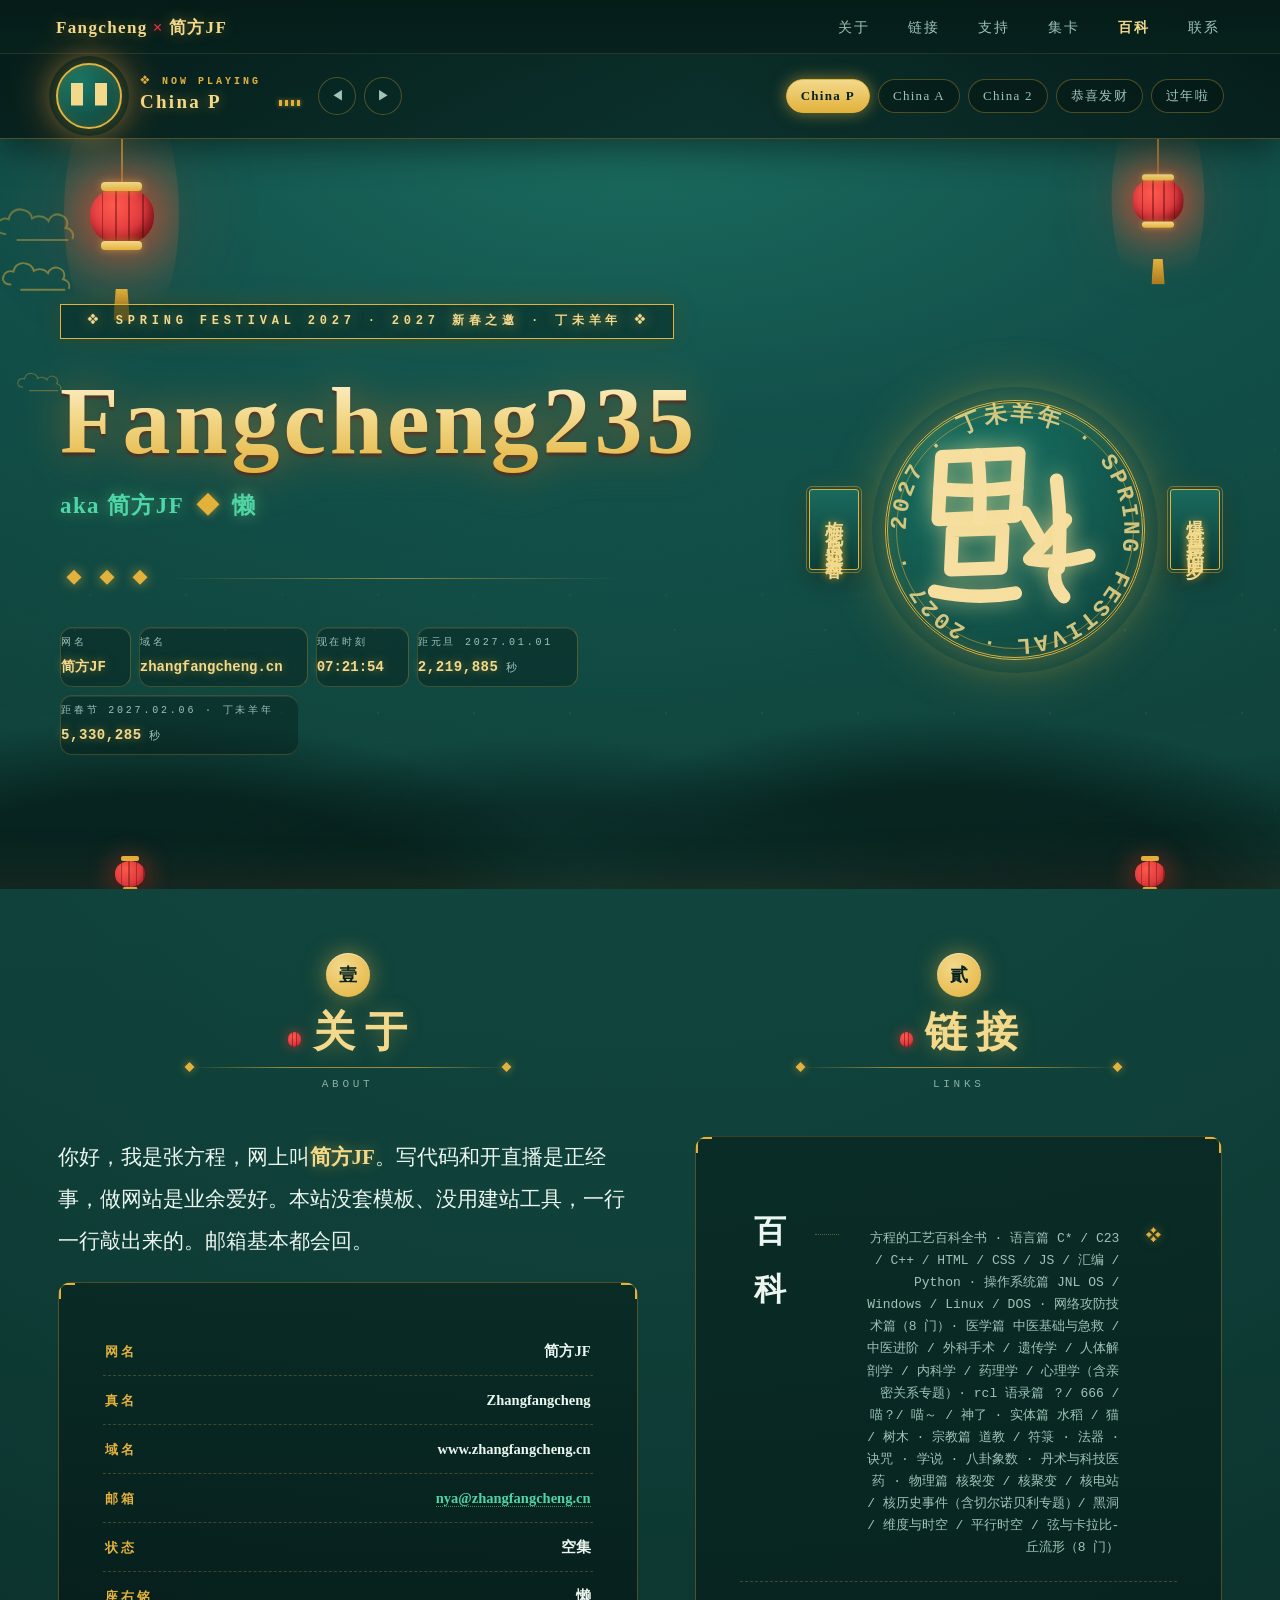
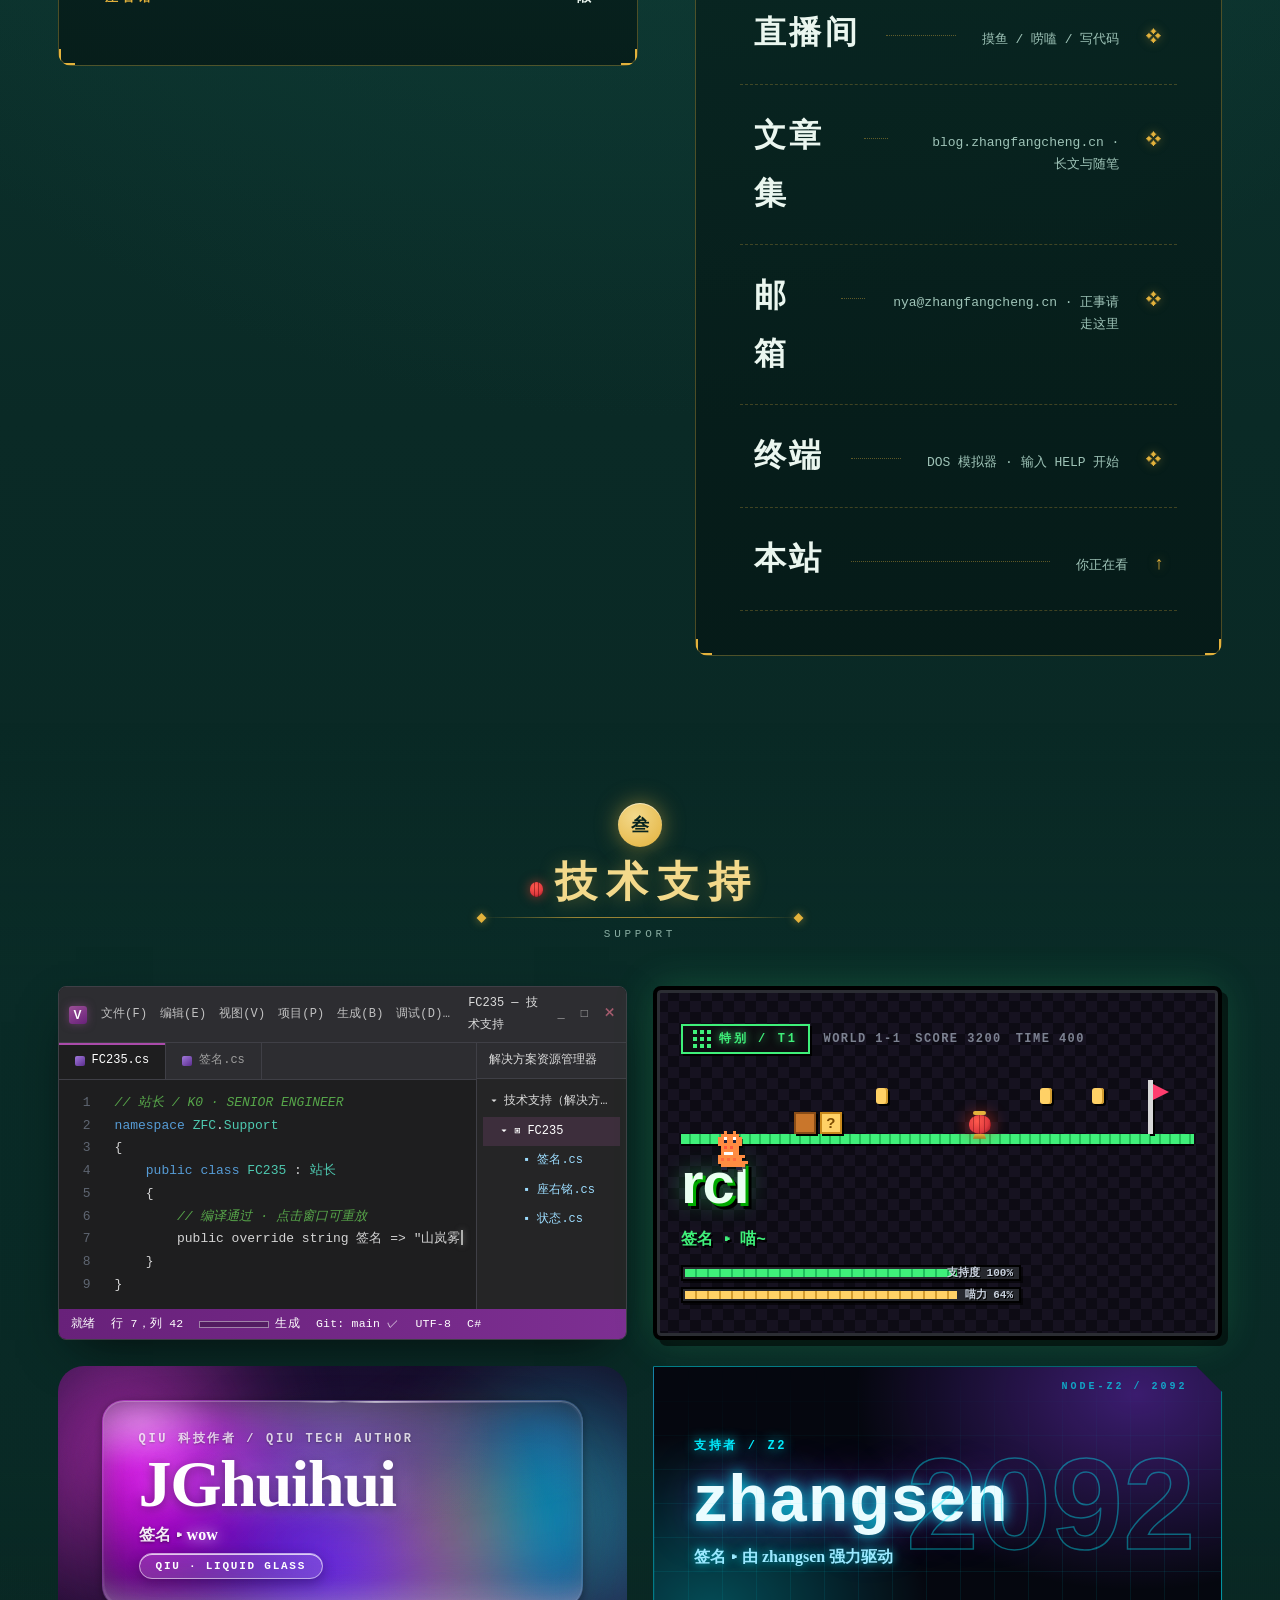
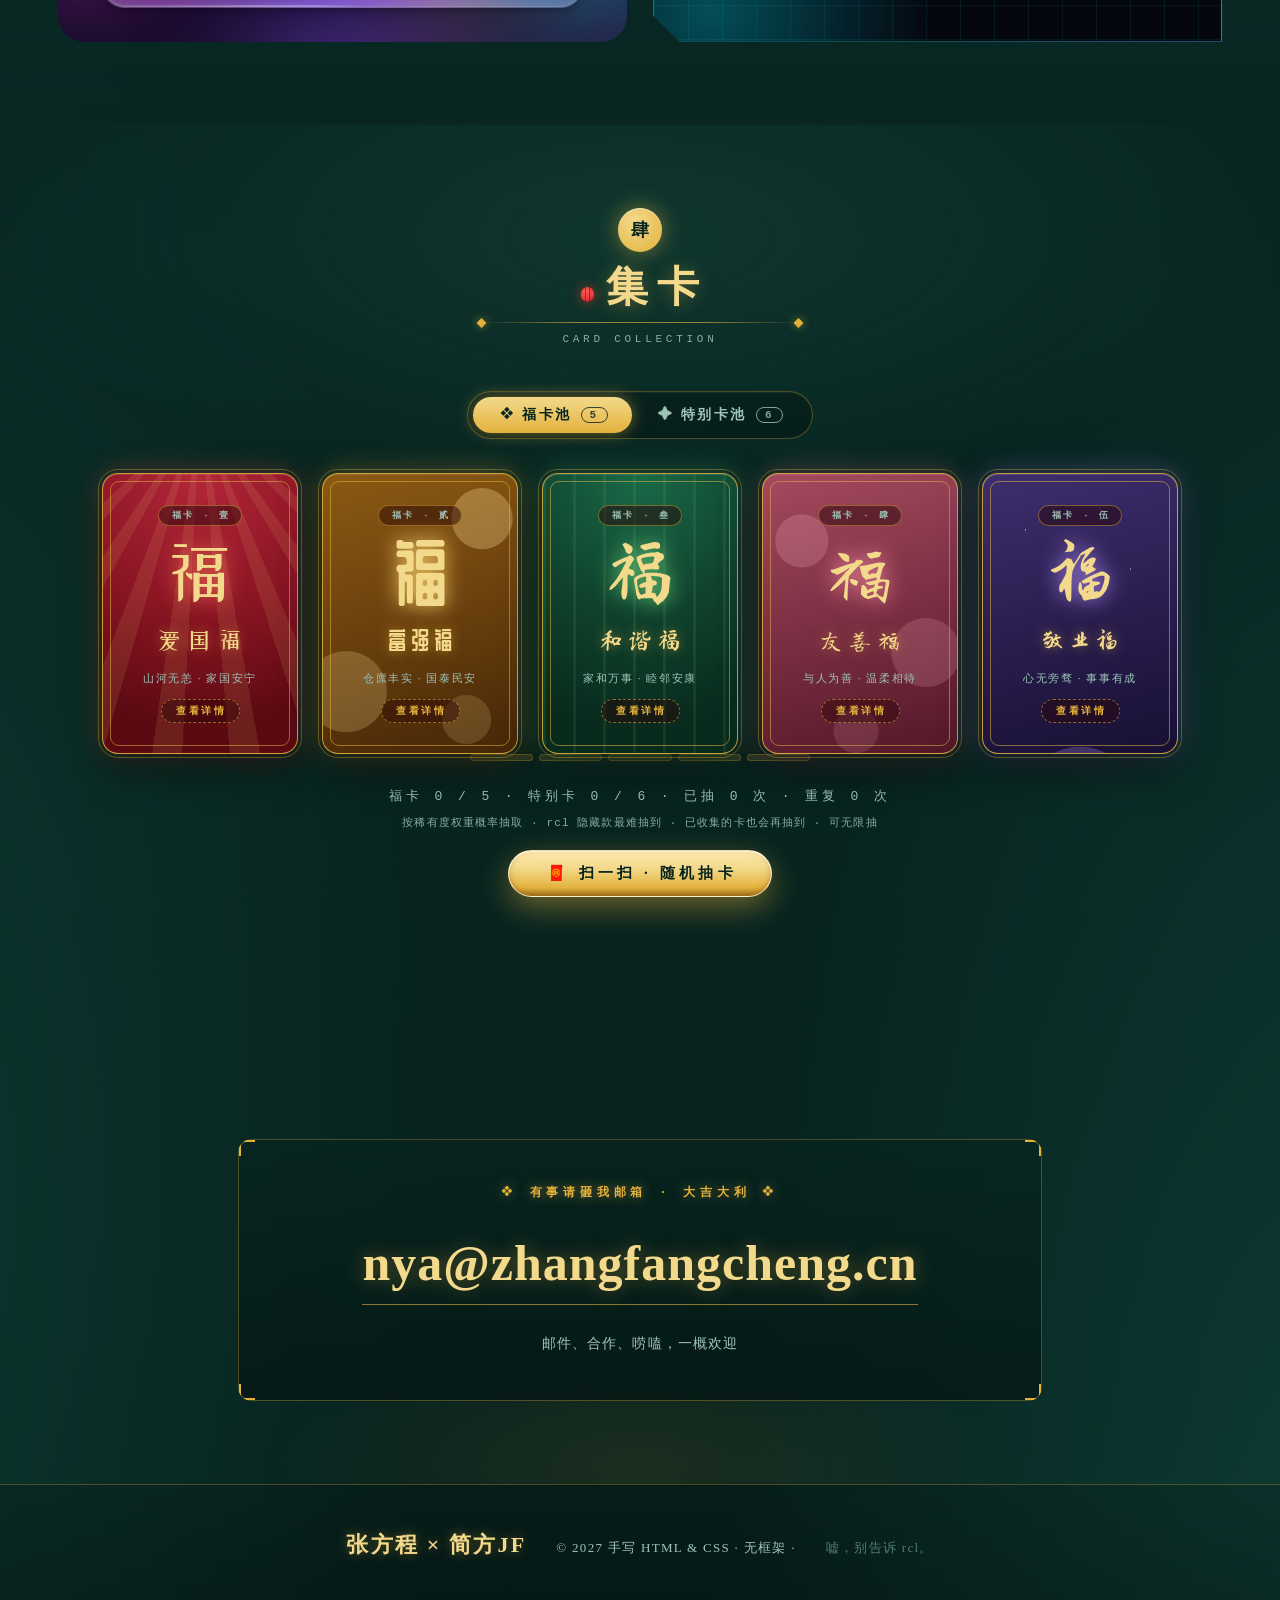
==== commit b7c156bd: "feat(百科): 心理学新增第10章亲密关系与情感心理应用专题（喜欢/爱/吸引/依恋/嫉妒/掌控欲/强制性控制/病娇辨析，8节55块），并清理原有中英夹杂" ====
--- a/index.html
+++ b/index.html
@@ -50,7 +50,7 @@
     <a href="#links">链接</a>
     <a href="#support">支持</a>
     <a href="#wufu">集卡</a>
-    <a href="encyclopedia.html?v=20261115b" class="nav-wiki">百科</a>
+    <a href="encyclopedia.html?v=20261115c" class="nav-wiki">百科</a>
     <a href="#contact">联系</a>
   </nav>
 </header>
@@ -176,10 +176,10 @@
     <span class="en">LINKS</span>
   </div>
   <div class="rows panel">
-    <a class="row" href="encyclopedia.html?v=20261115b">
+    <a class="row" href="encyclopedia.html?v=20261115c">
       <span class="t">百科</span>
       <span class="leader"></span>
-      <span class="d">方程的工艺百科全书 · 语言篇 C* / C23 / C++ / HTML / CSS / JS / 汇编 / Python · 操作系统篇 JNL OS / Windows / Linux / DOS · 网络攻防技术篇（8 门）· 医学篇 中医基础与急救 / 中医进阶 / 外科手术 / 遗传学 / 人体解剖学 / 内科学 / 药理学 / 心理学 · rcl 语录篇 ？/ 666 / 喵？/ 喵～ / 神了 · 实体篇 水稻 / 猫 / 树木 · 宗教篇 道教 / 符箓 · 法器 · 诀咒 · 学说 · 八卦象数 · 丹术与科技医药 · 物理篇 核裂变 / 核聚变 / 核电站 / 核历史事件（含切尔诺贝利专题）/ 黑洞 / 维度与时空 / 平行时空 / 弦与卡拉比-丘流形（8 门）</span>
+      <span class="d">方程的工艺百科全书 · 语言篇 C* / C23 / C++ / HTML / CSS / JS / 汇编 / Python · 操作系统篇 JNL OS / Windows / Linux / DOS · 网络攻防技术篇（8 门）· 医学篇 中医基础与急救 / 中医进阶 / 外科手术 / 遗传学 / 人体解剖学 / 内科学 / 药理学 / 心理学（含亲密关系专题）· rcl 语录篇 ？/ 666 / 喵？/ 喵～ / 神了 · 实体篇 水稻 / 猫 / 树木 · 宗教篇 道教 / 符箓 · 法器 · 诀咒 · 学说 · 八卦象数 · 丹术与科技医药 · 物理篇 核裂变 / 核聚变 / 核电站 / 核历史事件（含切尔诺贝利专题）/ 黑洞 / 维度与时空 / 平行时空 / 弦与卡拉比-丘流形（8 门）</span>
       <span class="go">❖</span>
     </a>
     <a class="row" href="live.html">
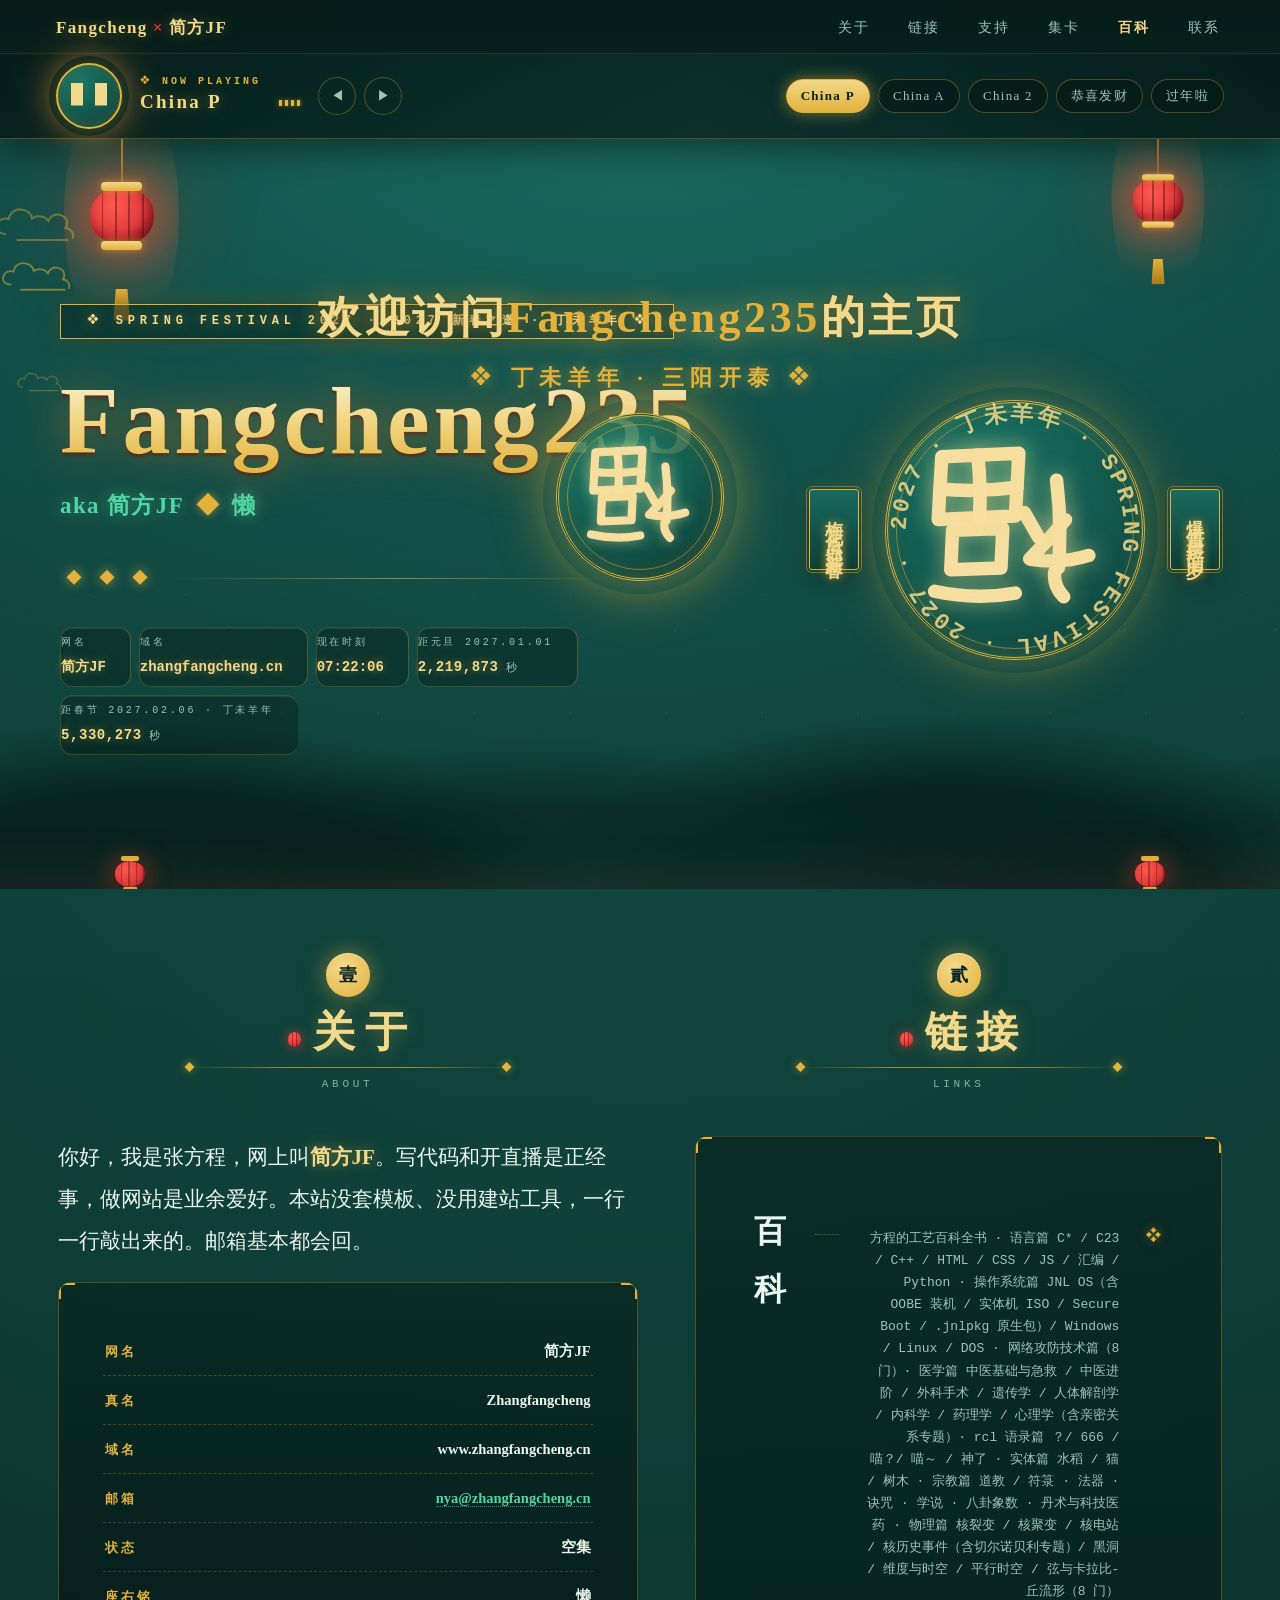
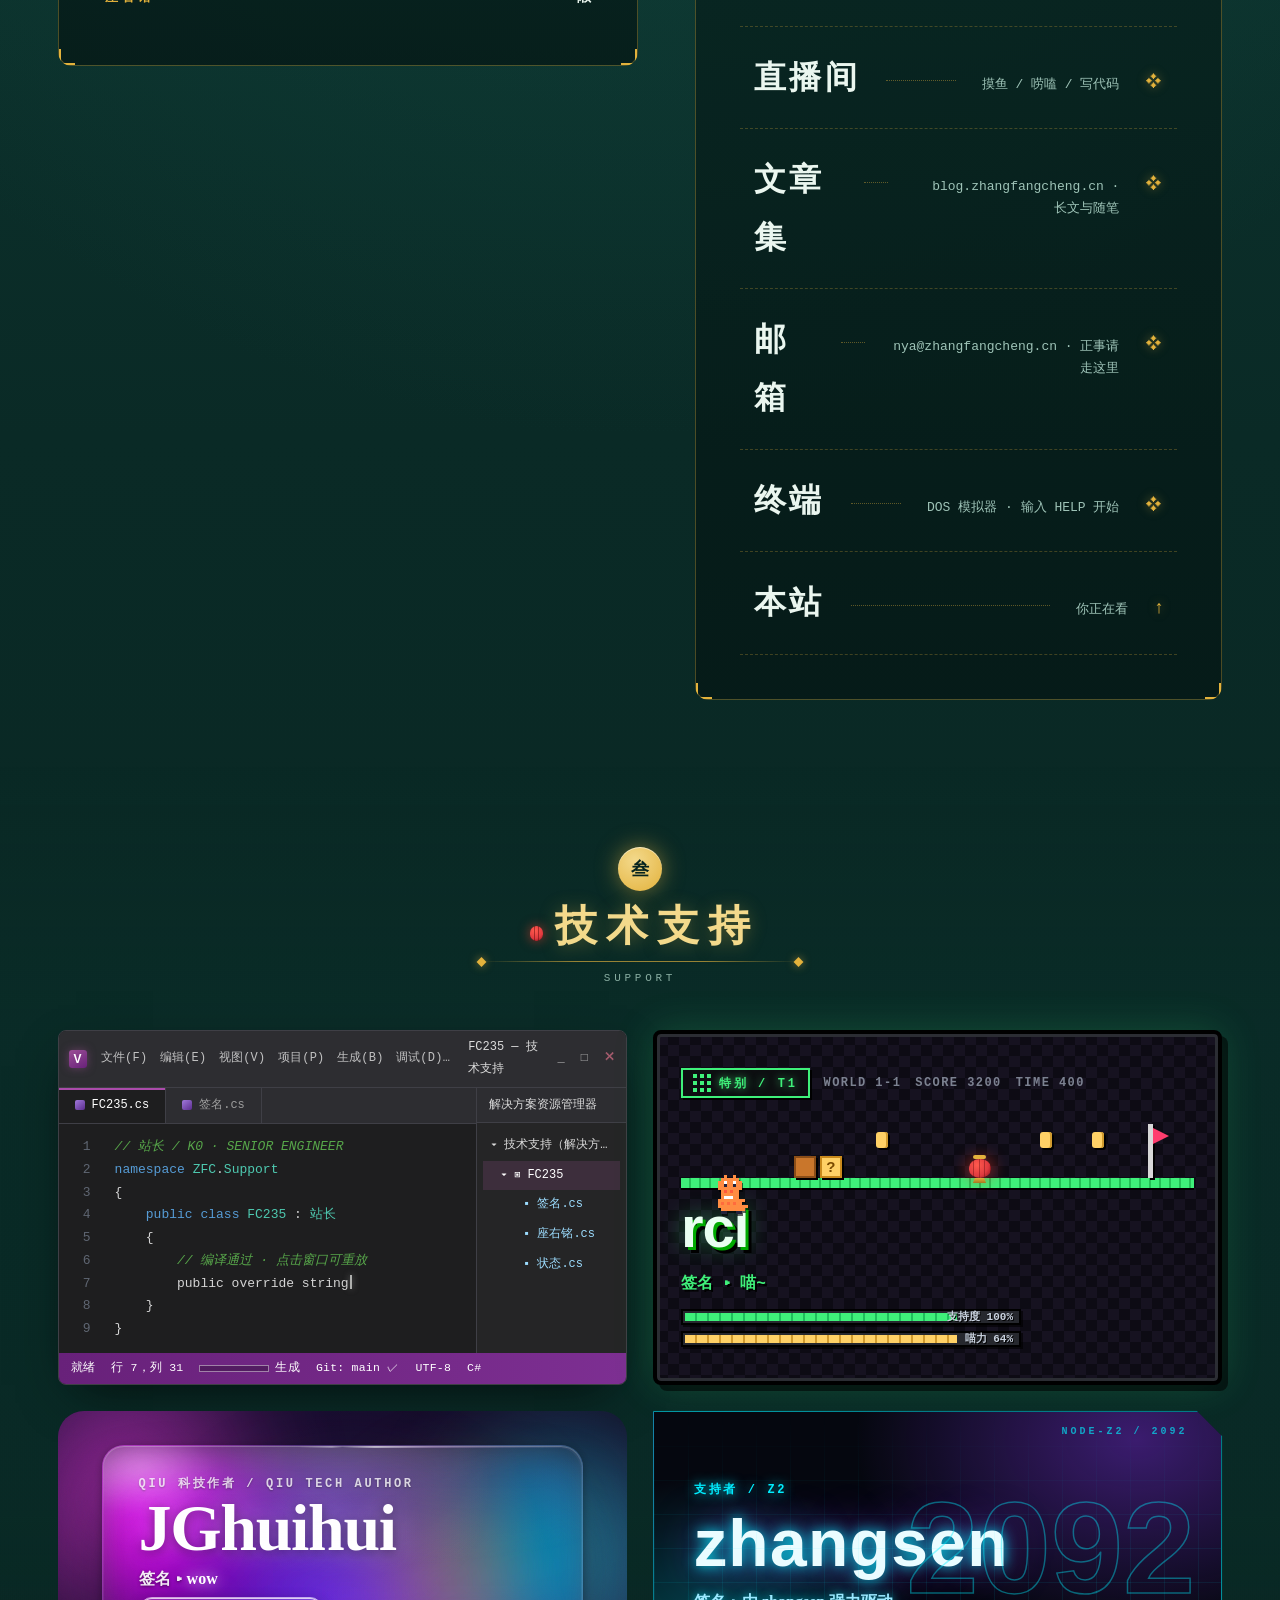
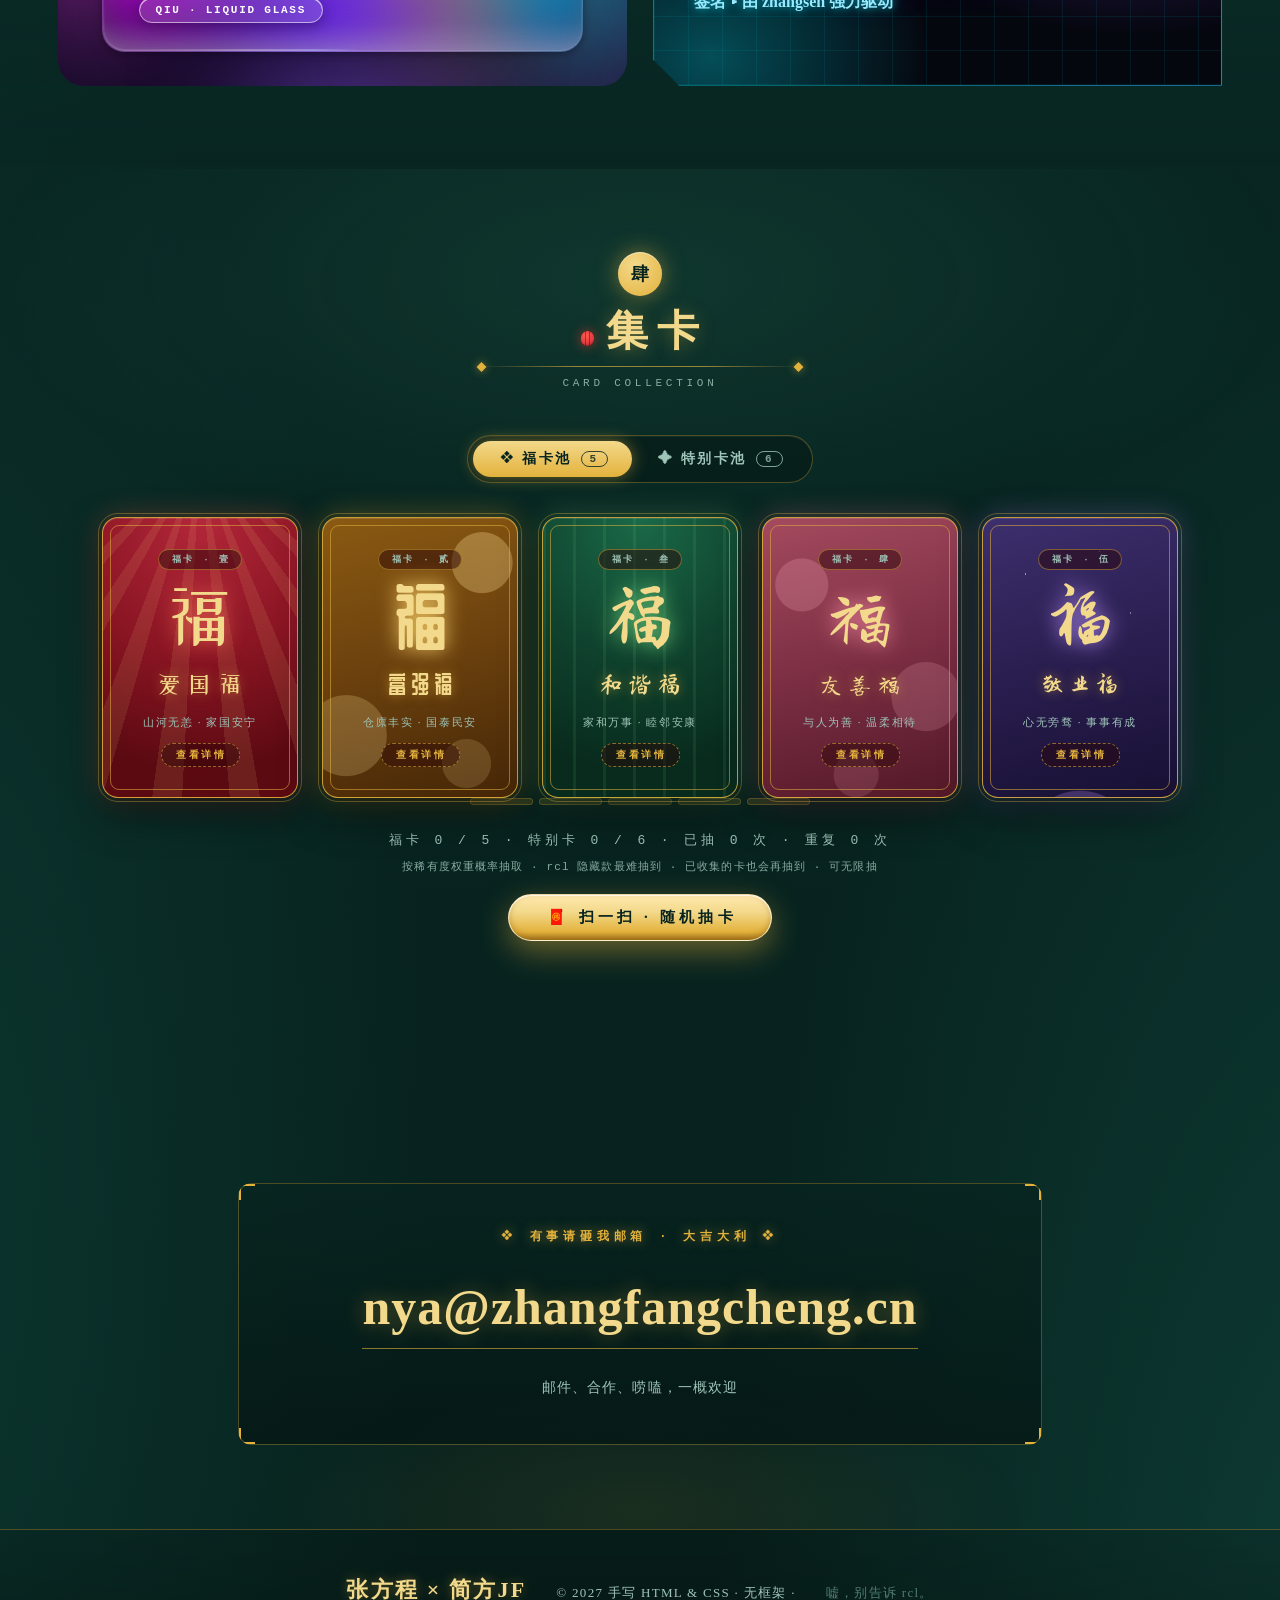
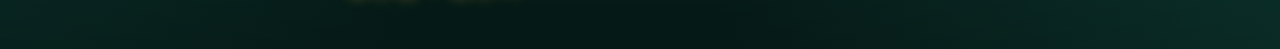
==== commit b4ebc344: "feat(百科): 按 Gitee 仓库重写 JNL OS 课程（13章42节，含 OOBE 双盘装机/实体机ISO三重启动/Secure Boot/.jnlpkg 原生包/12自研应用+37商店/里" ====
--- a/index.html
+++ b/index.html
@@ -50,7 +50,7 @@
     <a href="#links">链接</a>
     <a href="#support">支持</a>
     <a href="#wufu">集卡</a>
-    <a href="encyclopedia.html?v=20261115c" class="nav-wiki">百科</a>
+    <a href="encyclopedia.html?v=20261118a" class="nav-wiki">百科</a>
     <a href="#contact">联系</a>
   </nav>
 </header>
@@ -176,10 +176,10 @@
     <span class="en">LINKS</span>
   </div>
   <div class="rows panel">
-    <a class="row" href="encyclopedia.html?v=20261115c">
+    <a class="row" href="encyclopedia.html?v=20261118a">
       <span class="t">百科</span>
       <span class="leader"></span>
-      <span class="d">方程的工艺百科全书 · 语言篇 C* / C23 / C++ / HTML / CSS / JS / 汇编 / Python · 操作系统篇 JNL OS / Windows / Linux / DOS · 网络攻防技术篇（8 门）· 医学篇 中医基础与急救 / 中医进阶 / 外科手术 / 遗传学 / 人体解剖学 / 内科学 / 药理学 / 心理学（含亲密关系专题）· rcl 语录篇 ？/ 666 / 喵？/ 喵～ / 神了 · 实体篇 水稻 / 猫 / 树木 · 宗教篇 道教 / 符箓 · 法器 · 诀咒 · 学说 · 八卦象数 · 丹术与科技医药 · 物理篇 核裂变 / 核聚变 / 核电站 / 核历史事件（含切尔诺贝利专题）/ 黑洞 / 维度与时空 / 平行时空 / 弦与卡拉比-丘流形（8 门）</span>
+      <span class="d">方程的工艺百科全书 · 语言篇 C* / C23 / C++ / HTML / CSS / JS / 汇编 / Python · 操作系统篇 JNL OS（含 OOBE 装机 / 实体机 ISO / Secure Boot / .jnlpkg 原生包）/ Windows / Linux / DOS · 网络攻防技术篇（8 门）· 医学篇 中医基础与急救 / 中医进阶 / 外科手术 / 遗传学 / 人体解剖学 / 内科学 / 药理学 / 心理学（含亲密关系专题）· rcl 语录篇 ？/ 666 / 喵？/ 喵～ / 神了 · 实体篇 水稻 / 猫 / 树木 · 宗教篇 道教 / 符箓 · 法器 · 诀咒 · 学说 · 八卦象数 · 丹术与科技医药 · 物理篇 核裂变 / 核聚变 / 核电站 / 核历史事件（含切尔诺贝利专题）/ 黑洞 / 维度与时空 / 平行时空 / 弦与卡拉比-丘流形（8 门）</span>
       <span class="go">❖</span>
     </a>
     <a class="row" href="live.html">
@@ -530,9 +530,9 @@
           <div class="sp-visual">
             <div class="sp-term">
               <span class="tl"><b>$</b> sudo apt install jnlos</span>
-              <span class="tl ok">[ OK ] Debian 13 · Cinnamon</span>
+              <span class="tl ok">[ OK ] NyxNiri · 7.4-rc1 内核</span>
               <span class="tl ok">[ OK ] 3GB RAM 流畅运行</span>
-              <span class="tl sl">安全 · 稳定 · 高效</span>
+              <span class="tl sl">装机 · ISO · 安全启动</span>
             </div>
           </div>
           <h3 class="fc-name">JNL OS</h3>
